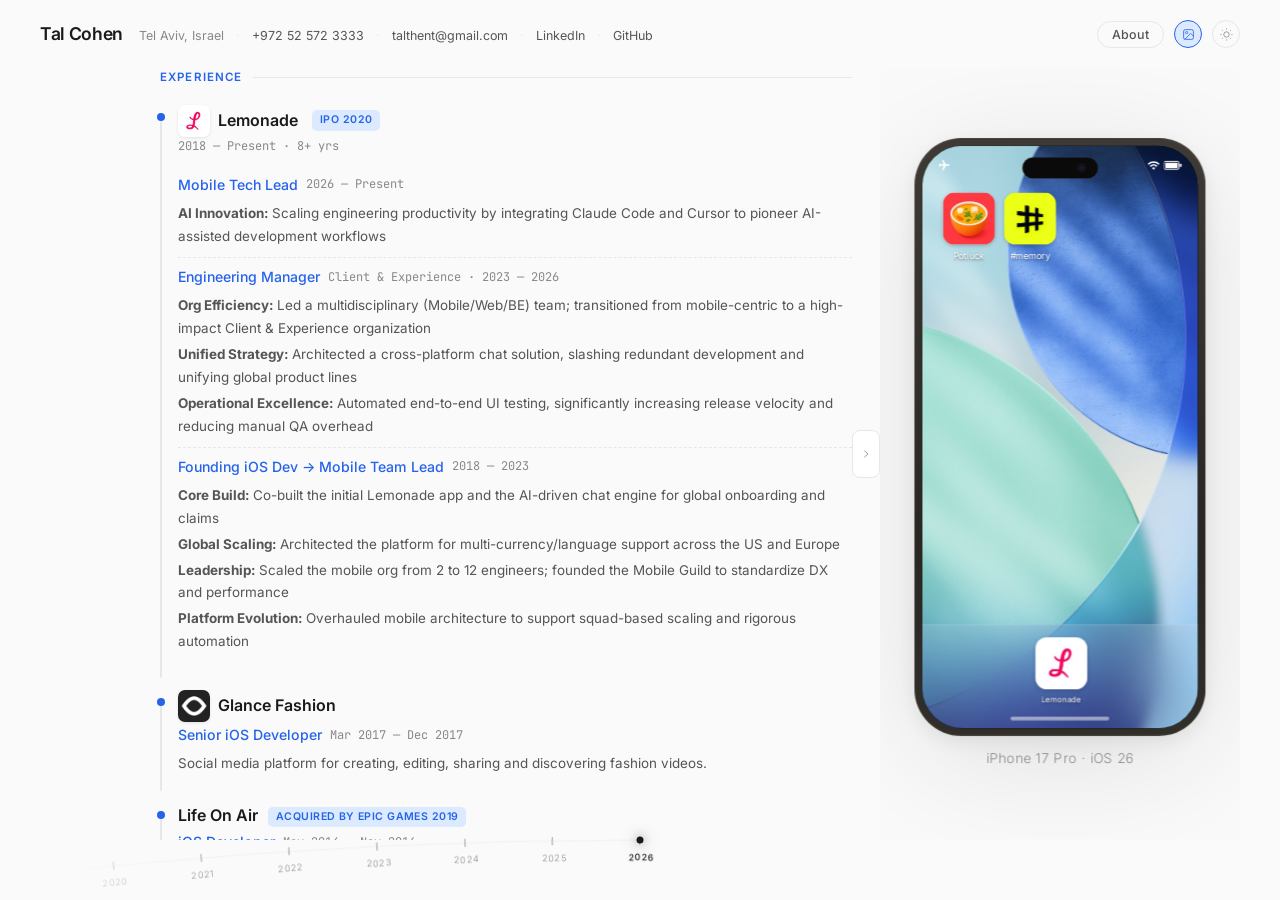
==== cv-final.html @ aab0a904 "Add cv-final and cv2 pages combining interactive device with full CV cv-final.html: Self-contained p" ====
<!DOCTYPE html>
<html lang="en" data-theme="light" style="color-scheme: light dark">
<head>
  <meta charset="UTF-8">
  <meta name="viewport" content="width=device-width, initial-scale=1.0, viewport-fit=cover">
  <title>Tal Cohen — Mobile Tech Lead</title>
  <meta name="description" content="Tal Cohen — Mobile Tech Lead at Lemonade. 12+ years of iOS development through every iPhone generation.">
  <meta name="theme-color" content="#ffffff" id="themeColorMeta">
  <link rel="icon" href="data:image/svg+xml,<svg xmlns='http://www.w3.org/2000/svg' viewBox='0 0 100 100'><text y='.9em' font-size='90'>📱</text></svg>">
  <link rel="preconnect" href="https://fonts.googleapis.com">
  <link rel="preconnect" href="https://fonts.gstatic.com" crossorigin>
  <link href="https://fonts.googleapis.com/css2?family=Inter:wght@400;500;600;700&family=JetBrains+Mono:wght@400;500&display=swap" rel="stylesheet">
  <style>
    /* ══════════════════════════════════════
       Reset & Base
       ══════════════════════════════════════ */
    *, *::before, *::after { margin: 0; padding: 0; box-sizing: border-box; }

    :root {
      --font-sans: 'Inter', -apple-system, BlinkMacSystemFont, sans-serif;
      --font-mono: 'JetBrains Mono', monospace;
      --radius: 12px;
      --transition: 0.3s ease;
      --spring: cubic-bezier(0.16, 1, 0.3, 1);
    }

    /* ── Light Theme ── */
    [data-theme="light"] {
      --bg: #fafafa;
      --bg-card: #ffffff;
      --text: #1a1a1a;
      --text-secondary: #555;
      --text-muted: #888;
      --accent: #2563eb;
      --accent-soft: #dbeafe;
      --border: #e5e7eb;
      --tag-bg: #f0f4ff;
      --tag-text: #2563eb;
      --shadow: 0 1px 3px rgba(0,0,0,0.06), 0 1px 2px rgba(0,0,0,0.04);
      --shadow-lg: 0 4px 24px rgba(0,0,0,0.08);
      --overlay-bg: rgba(250,250,250,0.72);
    }

    /* ── Dark Theme ── */
    [data-theme="dark"] {
      --bg: #0f0f0f;
      --bg-card: #1a1a1a;
      --text: #e5e5e5;
      --text-secondary: #a3a3a3;
      --text-muted: #666;
      --accent: #60a5fa;
      --accent-soft: #1e3a5f;
      --border: #2a2a2a;
      --tag-bg: #1e293b;
      --tag-text: #93c5fd;
      --shadow: 0 1px 3px rgba(0,0,0,0.3);
      --shadow-lg: 0 4px 24px rgba(0,0,0,0.4);
      --overlay-bg: rgba(15,15,15,0.72);
    }

    html {
      scroll-behavior: smooth;
      height: 100%;
    }

    body {
      font-family: var(--font-sans);
      background: var(--bg);
      color: var(--text);
      line-height: 1.6;
      transition: background var(--transition), color var(--transition);
      -webkit-font-smoothing: antialiased;
      height: 100%;
      overflow: hidden;
    }

    /* ══════════════════════════════════════
       App Layout — full viewport
       ══════════════════════════════════════ */
    .app {
      display: flex;
      flex-direction: column;
      height: 100vh;
      height: 100dvh;
      overflow: hidden;
      padding: 0 40px;
      background: transparent;
    }

    /* Entrance animation */
    .app .header, .app .main-stage, .app .timeline {
      opacity: 0;
    }
    .app.loaded .header { animation: fadeIn 1s ease forwards; }
    .app.loaded .main-stage { animation: fadeIn 1.2s ease 0.2s forwards; }
    .app.loaded .timeline { animation: fadeIn 1s ease 0.5s forwards; }
    @keyframes fadeIn { from { opacity: 0; } to { opacity: 1; } }

    /* ══════════════════════════════════════
       Header
       ══════════════════════════════════════ */
    .header {
      position: relative;
      z-index: 10;
      padding: 20px 0;
      display: flex;
      align-items: center;
      justify-content: space-between;
      flex-shrink: 0;
    }

    .header-left {
      display: flex;
      align-items: baseline;
      gap: 16px;
    }

    .header h1 {
      font-size: 1.1rem;
      font-weight: 600;
      letter-spacing: -0.02em;
      color: var(--text);
    }

    .header .contact-row {
      display: flex;
      flex-wrap: wrap;
      gap: 12px;
      font-size: 0.78rem;
      color: var(--text-muted);
    }

    .header .contact-row a {
      color: var(--text-secondary);
      text-decoration: none;
      transition: color var(--transition);
    }

    .header .contact-row a:hover { color: var(--accent); }

    .header .contact-row .sep { color: var(--border); }

    .header-actions {
      display: flex;
      align-items: center;
      gap: 10px;
    }

    /* ── Header Buttons ── */
    .header-btn {
      width: 28px;
      height: 28px;
      border-radius: 50%;
      border: 1px solid var(--border);
      background: transparent;
      cursor: pointer;
      transition: border-color var(--transition), color var(--transition), background var(--transition);
      display: flex;
      align-items: center;
      justify-content: center;
      color: var(--text-muted);
    }

    .header-btn:hover {
      border-color: var(--text-secondary);
      color: var(--text-secondary);
    }

    .header-btn.active {
      border-color: var(--accent);
      background: var(--accent-soft);
      color: var(--accent);
    }

    .about-btn {
      padding: 5px 14px;
      border-radius: 980px;
      border: 1px solid var(--border);
      background: transparent;
      color: var(--text-secondary);
      font-family: var(--font-sans);
      font-size: 0.78rem;
      font-weight: 500;
      cursor: pointer;
      transition: border-color var(--transition), color var(--transition);
    }

    .about-btn:hover {
      border-color: var(--accent);
      color: var(--accent);
    }

    /* Theme toggle icons */
    .theme-icon {
      transition: opacity 0.3s ease, transform 0.3s ease;
      position: absolute;
    }
    .theme-icon--sun { opacity: 1; transform: scale(1); }
    .theme-icon--moon { opacity: 0; transform: scale(0.6); }
    [data-theme="dark"] .theme-icon--sun { opacity: 0; transform: scale(0.6); }
    [data-theme="dark"] .theme-icon--moon { opacity: 1; transform: scale(1); }

    /* ══════════════════════════════════════
       Main Stage — CV left, device right
       ══════════════════════════════════════ */
    .main-stage {
      flex: 1;
      display: flex;
      min-height: 0;
      overflow: hidden;
      position: relative;
    }


    /* ── CV Panel (left) ── */
    .cv-panel-wrap {
      flex: 1;
      position: relative;
      min-height: 0;
    }


    .cv-panel {
      width: 100%;
      height: 100%;
      overflow-y: auto;
      overscroll-behavior: contain;
      padding: 0 0 40px 120px;
    }

    .cv-panel::-webkit-scrollbar { display: none; }
    .cv-panel { scrollbar-width: none; }

    /* ── Device Collapse Button ── */
    .device-collapse {
      width: 28px;
      height: 48px;
      border: 1px solid var(--border);
      border-radius: 8px;
      background: var(--bg-card);
      color: var(--text-muted);
      cursor: pointer;
      display: flex;
      align-items: center;
      justify-content: center;
      flex-shrink: 0;
      align-self: center;
      transition: color var(--transition), border-color var(--transition), background var(--transition);
      z-index: 3;
    }

    .device-collapse:hover {
      color: var(--text-secondary);
      border-color: var(--text-secondary);
    }

    .device-collapse svg {
      transition: transform 0.3s ease;
    }

    .device-collapsed .device-collapse svg {
      transform: rotate(180deg);
    }

    /* ── Device Panel (right) ── */
    .device-panel {
      width: 360px;
      flex-shrink: 0;
      display: flex;
      align-items: center;
      justify-content: center;
      transition: width 0.5s cubic-bezier(0.16, 1, 0.3, 1), opacity 0.3s ease;
      overflow: hidden;
    }

    .device-collapsed .device-panel {
      width: 0;
      opacity: 0;
    }

    /* ══════════════════════════════════════
       CV Content — Experience (from cv2)
       ══════════════════════════════════════ */
    .section { margin-bottom: 32px; }

    .section-title {
      font-size: 0.72rem;
      font-weight: 600;
      text-transform: uppercase;
      letter-spacing: 0.1em;
      color: var(--accent);
      margin-bottom: 18px;
      display: flex;
      align-items: center;
      gap: 10px;
    }

    .section-title::after {
      content: '';
      flex: 1;
      height: 1px;
      background: var(--border);
    }

    .exp-card {
      position: relative;
      padding-left: 18px;
      margin-bottom: 28px;
    }

    .exp-card::before {
      content: '';
      position: absolute;
      left: 0; top: 8px; bottom: -16px;
      width: 2px;
      background: var(--border);
      border-radius: 1px;
    }

    .exp-card:last-child::before { bottom: 8px; }

    .exp-card::after {
      content: '';
      position: absolute;
      left: -3px; top: 8px;
      width: 8px; height: 8px;
      border-radius: 50%;
      background: var(--accent);
    }

    .exp-company-row {
      display: flex;
      align-items: center;
      gap: 8px;
    }

    .app-icon {
      width: 32px; height: 32px;
      border-radius: 7px;
      object-fit: cover;
      flex-shrink: 0;
      box-shadow: 0 1px 3px rgba(0,0,0,0.1);
    }

    .app-icon-sm {
      width: 20px; height: 20px;
      border-radius: 5px;
      object-fit: cover;
      flex-shrink: 0;
      box-shadow: 0 1px 2px rgba(0,0,0,0.08);
      vertical-align: middle;
      margin-right: 3px;
    }

    .exp-company {
      font-size: 1rem;
      font-weight: 600;
      color: var(--text);
    }

    .exp-meta {
      display: flex;
      flex-wrap: wrap;
      gap: 8px;
      align-items: center;
      margin-top: 2px;
    }

    .exp-role {
      font-size: 0.88rem;
      font-weight: 500;
      color: var(--accent);
    }

    .exp-date {
      font-size: 0.75rem;
      color: var(--text-muted);
      font-family: var(--font-mono);
    }

    .exp-desc {
      margin-top: 6px;
      font-size: 0.84rem;
      color: var(--text-secondary);
      line-height: 1.7;
    }

    .exp-desc ul {
      list-style: none;
      margin-top: 4px;
    }

    .exp-desc ul li {
      margin-bottom: 3px;
    }

    .role-timeline { margin-top: 10px; }
    .role-item { padding: 6px 0; }
    .role-item + .role-item { border-top: 1px dashed var(--border); }

    .badge {
      display: inline-flex;
      align-items: center;
      font-size: 0.66rem;
      font-weight: 600;
      text-transform: uppercase;
      letter-spacing: 0.04em;
      padding: 2px 8px;
      border-radius: 5px;
      background: var(--accent-soft);
      color: var(--accent);
      margin-left: 6px;
      vertical-align: middle;
      transition: background var(--transition), color var(--transition);
    }

    /* Project cards */
    .project-card {
      background: var(--bg-card);
      border: 1px solid var(--border);
      border-radius: var(--radius);
      padding: 16px;
      margin-top: 10px;
      box-shadow: var(--shadow);
      transition: background var(--transition), border-color var(--transition);
    }

    .project-card h3 { font-size: 0.92rem; font-weight: 600; margin-bottom: 2px; }
    .project-card .project-sub { font-size: 0.75rem; color: var(--text-muted); font-family: var(--font-mono); margin-bottom: 6px; }
    .project-card p { font-size: 0.84rem; color: var(--text-secondary); line-height: 1.6; }
    .project-card .project-tags { margin-top: 8px; }

    .tags { display: flex; flex-wrap: wrap; gap: 5px; }
    .tag {
      font-size: 0.72rem; font-weight: 500;
      padding: 3px 9px; border-radius: 5px;
      background: var(--tag-bg); color: var(--tag-text);
      transition: background var(--transition), color var(--transition);
      white-space: nowrap;
    }

    /* ══════════════════════════════════════
       Device (from index.html)
       ══════════════════════════════════════ */
    .device {
      position: relative;
      flex-shrink: 0;
      filter: drop-shadow(0 4px 8px rgba(0,0,0,0.08)) drop-shadow(0 16px 48px rgba(0,0,0,0.1));
      cursor: pointer;
      transform-origin: center center;
    }

    .device__frame {
      position: relative;
      overflow: hidden;
      width: var(--frame-w);
      height: var(--frame-h);
      border-radius: var(--frame-r);
      transition: width 0.7s var(--spring), height 0.7s var(--spring), border-radius 0.5s var(--spring), background 0.4s ease, border-color 0.4s ease, box-shadow 0.4s ease;
    }

    .device__screen {
      position: absolute;
      overflow: hidden;
      display: flex;
      flex-direction: column;
      z-index: 1;
      top: var(--screen-top); left: var(--screen-side); right: var(--screen-side); bottom: var(--screen-bottom);
      border-radius: var(--screen-r);
      background: #000;
      transition: top 0.7s var(--spring), left 0.7s var(--spring), right 0.7s var(--spring), bottom 0.7s var(--spring), border-radius 0.5s var(--spring);
    }

    .device__wallpaper {
      position: absolute; inset: 0;
      background-size: cover; background-position: center;
      z-index: 0;
      transition: opacity 0.5s ease;
    }

    .device__statusbar {
      position: relative; z-index: 2; height: 20px;
      display: flex; align-items: flex-end; justify-content: space-between;
      padding: 0 12px; font-size: 7px; font-weight: 600; color: #fff;
      text-shadow: 0 0.5px 1px rgba(0,0,0,0.3);
    }

    .device__statusbar-left, .device__statusbar-right {
      display: flex; align-items: flex-end; gap: 3px;
    }

    .device__icons { position: relative; z-index: 1; flex: 1; }

    .device__app {
      position: absolute;
      display: flex; flex-direction: column; align-items: center; gap: 3px;
      transition: left 0.5s var(--spring), top 0.5s var(--spring), transform 0.5s var(--spring), opacity 0.5s var(--spring);
    }

    .device__app--entering { opacity: 0; transform: scale(0.3); }
    .device__app--leaving { opacity: 0; transform: scale(0.3); pointer-events: none; }

    .device__app-icon {
      width: 40px; height: 40px; border-radius: 22%; object-fit: cover;
      box-shadow: 0 1px 3px rgba(0,0,0,0.2);
    }

    .device__app-label {
      font-size: 7px; color: #fff;
      text-shadow: 0 0.5px 2px rgba(0,0,0,0.5);
      text-align: center; max-width: 44px;
      overflow: hidden; text-overflow: ellipsis; white-space: nowrap;
    }

    .device__dock {
      position: absolute; z-index: 3; bottom: 0; left: 0; right: 0; height: 80px;
      background: rgba(255,255,255,0.15);
      backdrop-filter: blur(20px); -webkit-backdrop-filter: blur(20px);
      border-top: 1px solid rgba(255,255,255,0.1);
      border-radius: 0 0 var(--screen-r) var(--screen-r);
      transition: border-radius 0.5s var(--spring);
    }

    .device__dock .device__app-icon { width: 40px; height: 40px; }
    .device__dock .device__app-label { font-size: 6px; }

    .device__home-indicator {
      position: absolute; bottom: 6px; left: 50%; transform: translateX(-50%);
      width: 36%; height: 3px; border-radius: 2px;
      background: rgba(255,255,255,0.5); z-index: 3;
      transition: opacity 0.4s ease;
    }

    .device__home-btn {
      position: absolute; bottom: 13px; left: 50%; transform: translateX(-50%);
      width: 32px; height: 32px; border-radius: 50%;
      border: 1.5px solid rgba(255,255,255,0.1);
      background: linear-gradient(180deg, #222, #1a1a1a);
      box-shadow: 0 1px 2px rgba(0,0,0,0.3), inset 0 1px 1px rgba(255,255,255,0.08);
      z-index: 5; transition: opacity 0.4s ease;
    }

    .device__home-btn::after {
      content: ''; position: absolute; top: 50%; left: 50%;
      transform: translate(-50%, -50%);
      width: 22px; height: 22px; border-radius: 4px;
      border: 1px solid rgba(255,255,255,0.08);
    }

    [data-theme="dark"] .device__home-btn {
      border-color: rgba(0,0,0,0.15);
      background: linear-gradient(180deg, #d0d0d0, #b8b8b8);
      box-shadow: 0 1px 2px rgba(0,0,0,0.1), inset 0 1px 1px rgba(255,255,255,0.5);
    }
    [data-theme="dark"] .device__home-btn::after { border-color: rgba(0,0,0,0.12); }

    .device__notch {
      position: absolute; top: var(--screen-top); left: 50%; transform: translateX(-50%);
      width: var(--notch-w); height: var(--notch-h);
      background: #0a0a0a; border-radius: 0 0 8px 8px; z-index: 5;
      transition: opacity 0.4s ease, width 0.5s var(--spring), height 0.5s var(--spring), top 0.7s var(--spring);
    }
    .device__notch::after {
      content: ''; position: absolute; top: 4px; right: 14px;
      width: 4px; height: 4px; border-radius: 50%;
      background: radial-gradient(circle, #1a1a2e 30%, #0d0d1a 70%);
      box-shadow: 0 0 0 1px rgba(40,40,60,0.5);
    }

    .device__island {
      position: absolute; top: 14px; left: 50%; transform: translateX(-50%);
      width: var(--island-w); height: var(--island-h);
      background: #0a0a0a; border-radius: 50px; z-index: 5;
      box-shadow: 0 0 0 0.5px rgba(60,60,60,0.3);
      transition: opacity 0.4s ease, width 0.5s var(--spring), height 0.5s var(--spring);
    }
    .device__island::after {
      content: ''; position: absolute; top: 50%; right: 10px; transform: translateY(-50%);
      width: 5px; height: 5px; border-radius: 50%;
      background: radial-gradient(circle, #1a1a2e 30%, #0d0d1a 70%);
      box-shadow: 0 0 0 1px rgba(40,40,60,0.4);
    }

    .device__side-btn {
      position: absolute; z-index: 6; border-radius: 2px;
      transition: background 0.3s ease;
    }
    .device__side-btn--power { right: -3px; top: 100px; height: 36px; width: 3px; border-radius: 0 2px 2px 0; background: linear-gradient(90deg, #1a1a1a, #2a2a2a, #1a1a1a); }
    .device__side-btn--vol-up { left: -3px; top: 90px; height: 24px; width: 3px; border-radius: 2px 0 0 2px; background: linear-gradient(270deg, #1a1a1a, #2a2a2a, #1a1a1a); }
    .device__side-btn--vol-down { left: -3px; top: 120px; height: 24px; width: 3px; border-radius: 2px 0 0 2px; background: linear-gradient(270deg, #1a1a1a, #2a2a2a, #1a1a1a); }
    .device__side-btn--silent { left: -3px; top: 70px; width: 3px; height: 10px; border-radius: 2px 0 0 2px; background: linear-gradient(270deg, #1a1a1a, #2a2a2a, #1a1a1a); }

    [data-theme="dark"] .device__side-btn--power { background: linear-gradient(90deg, #bbb, #d5d5d5, #bbb); }
    [data-theme="dark"] .device__side-btn--vol-up,
    [data-theme="dark"] .device__side-btn--vol-down,
    [data-theme="dark"] .device__side-btn--silent { background: linear-gradient(270deg, #bbb, #d5d5d5, #bbb); }

    /* Frame gradients */
    .device--classic .device__frame { background: linear-gradient(180deg, #2a2a2a, #1e1e1e, #181818); border: 1px solid rgba(255,255,255,0.06); }
    [data-theme="dark"] .device--classic .device__frame { background: linear-gradient(180deg, #e8e8e8, #d8d8d8, #ccc); border-color: rgba(255,255,255,0.3); }
    .device--notch .device__frame { background: linear-gradient(180deg, #2a2a2a, #1e1e1e, #181818); border: 1px solid rgba(255,255,255,0.06); }
    [data-theme="dark"] .device--notch .device__frame { background: linear-gradient(180deg, #e0e0e0, #d0d0d0, #c4c4c4); border-color: rgba(255,255,255,0.3); }
    .device--flat .device__frame { background: linear-gradient(180deg, #262626, #1a1a1a, #141414); border: 1px solid rgba(255,255,255,0.04); }
    [data-theme="dark"] .device--flat .device__frame { background: linear-gradient(180deg, #ddd, #ccc, #c0c0c0); border-color: rgba(255,255,255,0.3); }
    .device--island .device__frame { background: linear-gradient(180deg, #262626, #1a1a1a, #141414); border: 1px solid rgba(255,255,255,0.04); }
    [data-theme="dark"] .device--island .device__frame { background: linear-gradient(180deg, #ddd, #ccc, #c0c0c0); border-color: rgba(255,255,255,0.3); }

    .device--steel .device__frame { background: linear-gradient(160deg, #3a3a3a, #222, #444, #1a1a1a, #333, #252525, #3a3a3a) !important; }
    [data-theme="dark"] .device--steel .device__frame { background: linear-gradient(160deg, #eee, #d8d8d8, #f4f4f4, #ccc, #e0e0e0, #d0d0d0, #e8e8e8) !important; }
    .device--titanium .device__frame { background: linear-gradient(180deg, #3e3a36, #34302c, #2a2622, #322e2a) !important; }
    [data-theme="dark"] .device--titanium .device__frame { background: linear-gradient(180deg, #d2cdc6, #c4bfb7, #b8b3ab, #c0bbb3) !important; }

    .device__caption {
      text-align: center; margin-top: 10px;
      font-size: 0.65rem; font-weight: 300; letter-spacing: 0.03em;
      color: var(--text-muted); transition: color var(--transition);
    }

    /* ══════════════════════════════════════
       Timeline (from index.html)
       ══════════════════════════════════════ */
    .timeline {
      position: relative; flex-shrink: 0; height: 100px;
      margin-top: -40px;
      cursor: pointer; user-select: none; -webkit-user-select: none;
      overflow: hidden;
      -webkit-mask-image: linear-gradient(to right, transparent 0%, black 15%, black 85%, transparent 100%);
      mask-image: linear-gradient(to right, transparent 0%, black 15%, black 85%, transparent 100%);
    }


    .timeline__inner {
      position: absolute; top: 0; left: 0; right: 0; bottom: 0;
      transform-origin: 0 0;
      transition: transform 0.8s cubic-bezier(0.16, 1, 0.3, 1);
      will-change: transform;
    }

    .timeline__svg {
      position: absolute; bottom: 10px; left: 40px; right: 40px;
      width: calc(100% - 80px); height: 70px; overflow: visible;
    }

    .timeline__arc { fill: none; stroke: var(--border); stroke-width: 0.5; transition: stroke var(--transition); }

    .timeline__tick-el {
      position: absolute; height: 1px; background: var(--border); opacity: 0.5; pointer-events: none;
    }
    .timeline__tick-el--major { height: 1px; background: var(--text-muted); opacity: 0.8; }

    .timeline__label-el {
      position: absolute; transform: translateX(-50%);
      font-family: var(--font-sans); font-size: 9px; font-weight: 300; letter-spacing: 0.04em;
      color: var(--text-muted); cursor: pointer;
      transition: color 0.6s cubic-bezier(0.16, 1, 0.3, 1), font-weight 0.6s cubic-bezier(0.16, 1, 0.3, 1);
      white-space: nowrap;
    }
    .timeline__label-el--active { color: var(--text); font-weight: 500; }

    .timeline__dot {
      position: absolute; z-index: 10; border-radius: 50%;
      width: 7px; height: 7px; transform: translate(-50%, -50%);
      background: var(--text);
      box-shadow: 0 0 6px 2px rgba(128,128,128,0.2), 0 0 14px 4px rgba(128,128,128,0.2);
      cursor: grab; pointer-events: auto;
      transition: background var(--transition), box-shadow var(--transition);
    }
    .timeline__dot:active { cursor: grabbing; }

    /* ══════════════════════════════════════
       Footer
       ══════════════════════════════════════ */
    .footer {
      text-align: center;
      padding: 32px 0 24px;
      font-size: 0.68rem;
      font-weight: 400;
      letter-spacing: 0.15em;
      text-transform: uppercase;
      color: var(--text-muted);
    }

    /* ══════════════════════════════════════
       About Overlay
       ══════════════════════════════════════ */
    .about-overlay {
      position: fixed; inset: 0; z-index: 100;
      background: var(--overlay-bg);
      backdrop-filter: blur(40px) saturate(180%);
      -webkit-backdrop-filter: blur(40px) saturate(180%);
      display: flex; align-items: center; justify-content: center;
      opacity: 0; pointer-events: none;
      transition: opacity 0.4s ease;
    }
    .about-overlay.visible { opacity: 1; pointer-events: all; }

    .about-content {
      max-width: 520px; width: 90%; max-height: 80vh;
      overflow-y: auto; overscroll-behavior: contain; padding: 48px;
    }

    .about-close {
      position: absolute; top: 28px; right: 28px;
      width: 32px; height: 32px; border-radius: 50%;
      border: 1px solid var(--border); background: transparent;
      color: var(--text-secondary); font-size: 1rem; cursor: pointer;
      display: flex; align-items: center; justify-content: center;
      transition: border-color var(--transition), color var(--transition);
    }
    .about-close:hover { border-color: var(--text-secondary); color: var(--text); }

    .about-section { margin-bottom: 32px; }

    .about-section-title {
      font-size: 0.65rem; font-weight: 500; text-transform: uppercase;
      letter-spacing: 0.12em; color: var(--text-muted); margin-bottom: 16px;
    }

    .about-text {
      font-size: 0.9rem; color: var(--text-secondary); line-height: 1.7; font-weight: 300;
    }
    .about-text p + p { margin-top: 12px; }

    .about-skills-category { margin-bottom: 12px; }
    .about-skills-label { font-size: 0.72rem; font-weight: 500; color: var(--text-muted); margin-bottom: 6px; }

    .about-interests { list-style: none; }
    .about-interests li {
      font-size: 0.88rem; color: var(--text-secondary); font-weight: 300;
      padding: 4px 0; display: flex; align-items: center; gap: 8px;
    }

    .about-contact a {
      color: var(--text); text-decoration: none; font-size: 0.88rem; font-weight: 400;
      transition: color var(--transition);
    }
    .about-contact a:hover { color: var(--text-secondary); }
    .about-contact p { font-size: 0.88rem; color: var(--text-secondary); font-weight: 300; margin-bottom: 4px; }

    /* ══════════════════════════════════════
       Print & Mobile
       ══════════════════════════════════════ */
    @media print {
      .header-actions, .about-overlay, .device-panel, .timeline, .footer { display: none; }
      body { background: #fff; color: #000; overflow: visible; height: auto; }
      .app { height: auto; overflow: visible; }
      .main-stage { overflow: visible; }
      .cv-panel { overflow: visible; }
    }

    @media (max-width: 900px) {
      .device-panel { display: none; }
      .header-left { flex-direction: column; gap: 4px; }
    }

    @media (max-width: 600px) {
      .app { padding: 0 16px; }
      .cv-panel { padding-left: 0; }
      .header .contact-row { font-size: 0.7rem; gap: 8px; }
      .timeline { height: 56px; }
    }

    /* Touch & select */
    button, a, .timeline, .device { touch-action: manipulation; }
    .main-stage, .timeline { user-select: none; -webkit-user-select: none; }

    @media (prefers-reduced-motion: reduce) {
      *, *::before, *::after {
        animation-duration: 0.01ms !important;
        transition-duration: 0.01ms !important;
      }
    }
  </style>
</head>
<body>

  <div class="app">

    <!-- Header -->
    <header class="header">
      <div class="header-left">
        <h1>Tal Cohen</h1>
        <div class="contact-row">
          <span>Tel Aviv, Israel</span>
          <span class="sep">·</span>
          <a href="tel:+972525723333">+972 52 572 3333</a>
          <span class="sep">·</span>
          <a href="mailto:talthent@gmail.com">talthent@gmail.com</a>
          <span class="sep">·</span>
          <a href="https://www.linkedin.com/in/tal-cohen-ios/" target="_blank" rel="noopener">LinkedIn</a>
          <span class="sep">·</span>
          <a href="https://github.com/talthent" target="_blank" rel="noopener">GitHub</a>
        </div>
      </div>
      <div class="header-actions">
        <button class="about-btn" id="aboutBtn">About</button>
        <button class="header-btn" id="wallpaperToggle" aria-label="Toggle wallpaper">
          <svg width="13" height="13" viewBox="0 0 24 24" fill="none" stroke="currentColor" stroke-width="1.5"><rect x="3" y="3" width="18" height="18" rx="3"/><circle cx="8.5" cy="8.5" r="2"/><path d="M21 15l-5-5L5 21"/></svg>
        </button>
        <button class="header-btn" id="themeToggle" aria-label="Toggle theme">
          <svg class="theme-icon theme-icon--sun" width="13" height="13" viewBox="0 0 24 24" fill="none" stroke="currentColor" stroke-width="1.5"><circle cx="12" cy="12" r="5"/><path d="M12 1v2M12 21v2M4.22 4.22l1.42 1.42M18.36 18.36l1.42 1.42M1 12h2M21 12h2M4.22 19.78l1.42-1.42M18.36 5.64l1.42-1.42"/></svg>
          <svg class="theme-icon theme-icon--moon" width="13" height="13" viewBox="0 0 24 24" fill="none" stroke="currentColor" stroke-width="1.5"><path d="M21 12.79A9 9 0 1111.21 3 7 7 0 0021 12.79z"/></svg>
        </button>
      </div>
    </header>

    <!-- Main Stage -->
    <div class="main-stage">

      <!-- CV Panel (left, scrollable) -->
      <div class="cv-panel-wrap">
      <div class="cv-panel" id="cvPanel">

        <!-- Experience -->
        <section class="section">
          <h2 class="section-title">Experience</h2>

          <!-- Lemonade -->
          <div class="exp-card" data-year-index="12">
            <div class="exp-company-row">
              <img src="assets/lemonade.jpg" alt="Lemonade" class="app-icon">
              <div class="exp-company">Lemonade</div>
              <span class="badge">IPO 2020</span>
            </div>
            <div class="exp-date">2018 — Present · 8+ yrs</div>

            <div class="role-timeline">
              <div class="role-item" data-year-index="12">
                <div class="exp-meta">
                  <span class="exp-role">Mobile Tech Lead</span>
                  <span class="exp-date">2026 — Present</span>
                </div>
                <div class="exp-desc">
                  <ul>
                    <li><strong>AI Innovation:</strong> Scaling engineering productivity by integrating Claude Code and Cursor to pioneer AI-assisted development workflows</li>
                  </ul>
                </div>
              </div>

              <div class="role-item" data-year-index="9">
                <div class="exp-meta">
                  <span class="exp-role">Engineering Manager</span>
                  <span class="exp-date">Client & Experience · 2023 — 2026</span>
                </div>
                <div class="exp-desc">
                  <ul>
                    <li><strong>Org Efficiency:</strong> Led a multidisciplinary (Mobile/Web/BE) team; transitioned from mobile-centric to a high-impact Client & Experience organization</li>
                    <li><strong>Unified Strategy:</strong> Architected a cross-platform chat solution, slashing redundant development and unifying global product lines</li>
                    <li><strong>Operational Excellence:</strong> Automated end-to-end UI testing, significantly increasing release velocity and reducing manual QA overhead</li>
                  </ul>
                </div>
              </div>

              <div class="role-item" data-year-index="4">
                <div class="exp-meta">
                  <span class="exp-role">Founding iOS Dev → Mobile Team Lead</span>
                  <span class="exp-date">2018 — 2023</span>
                </div>
                <div class="exp-desc">
                  <ul>
                    <li><strong>Core Build:</strong> Co-built the initial Lemonade app and the AI-driven chat engine for global onboarding and claims</li>
                    <li><strong>Global Scaling:</strong> Architected the platform for multi-currency/language support across the US and Europe</li>
                    <li><strong>Leadership:</strong> Scaled the mobile org from 2 to 12 engineers; founded the Mobile Guild to standardize DX and performance</li>
                    <li><strong>Platform Evolution:</strong> Overhauled mobile architecture to support squad-based scaling and rigorous automation</li>
                  </ul>
                </div>
              </div>
            </div>
          </div>

          <!-- Glance -->
          <div class="exp-card" data-year-index="3">
            <div class="exp-company-row">
              <img src="assets/glance.png" alt="Glance Fashion" class="app-icon">
              <div class="exp-company">Glance Fashion</div>
            </div>
            <div class="exp-meta">
              <span class="exp-role">Senior iOS Developer</span>
              <span class="exp-date">Mar 2017 — Dec 2017</span>
            </div>
            <div class="exp-desc">
              <p>Social media platform for creating, editing, sharing and discovering fashion videos.</p>
            </div>
          </div>

          <!-- Life On Air -->
          <div class="exp-card" data-year-index="0">
            <div class="exp-company">Life On Air <span class="badge">Acquired by Epic Games 2019</span></div>
            <div class="exp-meta">
              <span class="exp-role">iOS Developer</span>
              <span class="exp-date">May 2014 — Nov 2016</span>
            </div>
            <div class="exp-desc">
              <p>Part of a small, high-caliber team building social apps around live video.</p>
              <ul>
                <li><img src="assets/houseparty.png" alt="Houseparty" class="app-icon-sm"><strong>Houseparty</strong> — Built the entire app from scratch. End-to-end architecture and product design. Integrated real-time messaging and WebRTC live video. Reached #2 on the overall App Store chart</li>
                <li><img src="assets/meerkat.png" alt="Meerkat" class="app-icon-sm"><strong>Meerkat</strong> — Live broadcast app on Twitter's social graph that gained massive traction</li>
                <li><img src="assets/yevvo.png" alt="Yevvo" class="app-icon-sm"><strong>Yevvo</strong> — Joined mid-project and rewrote major portions of the codebase</li>
              </ul>
            </div>
          </div>
        </section>

        <!-- Side Projects -->
        <section class="section">
          <h2 class="section-title">Side Projects</h2>

          <div class="project-card" style="margin-bottom: 12px;">
            <div class="exp-company-row" style="margin-bottom: 4px;">
              <img src="assets/memory.png" alt="#memory" class="app-icon">
              <h3>#memory</h3>
            </div>
            <div class="project-sub">Dec 2016 — Mar 2017</div>
            <p>Helped build a brain extension note-taking app for macOS and iOS. Built the macOS app and performed code review for the iOS app.</p>
            <div class="tags project-tags">
              <span class="tag">macOS</span>
              <span class="tag">iOS</span>
              <span class="tag">Cocoa</span>
            </div>
          </div>

          <div class="project-card">
            <div class="exp-company-row" style="margin-bottom: 4px;">
              <img src="assets/potluck.jpg" alt="Potluck Recipes" class="app-icon">
              <h3>Potluck Recipes</h3>
            </div>
            <div class="project-sub">Co-Founded with my wife · Oct 2019 — Present</div>
            <p>A cookbook app to keep and share favorite family recipes. Started as a React Native project, migrated to native Swift, and later completely rewritten in VueJS + Ionic for full cross-platform support.</p>
            <div class="tags project-tags">
              <span class="tag">VueJS</span>
              <span class="tag">Ionic</span>
              <span class="tag">Swift</span>
              <span class="tag">React Native</span>
              <span class="tag">Cross-Platform</span>
            </div>
          </div>
        </section>

        <div class="footer">Vibecoded with &hearts;</div>

      </div>
      </div>

      <!-- Device (right) -->
      <button class="device-collapse" id="deviceCollapse" aria-label="Toggle device">
        <svg width="14" height="14" viewBox="0 0 24 24" fill="none" stroke="currentColor" stroke-width="1.5"><path d="M9 18l6-6-6-6"/></svg>
      </button>
      <div class="device-panel" id="devicePanel"></div>

    </div>

    <!-- Timeline -->
    <div class="timeline" id="timeline"></div>

  </div>

  <!-- About Overlay -->
  <div class="about-overlay" id="aboutOverlay" role="dialog" aria-modal="true" aria-label="About" aria-hidden="true">
    <button class="about-close" id="aboutClose" aria-label="Close">&times;</button>
    <div class="about-content" id="aboutContent"></div>
  </div>

  <!-- Scripts (inline, self-contained) -->
  <script>
    // ── Data ──
    const CAREER_DATA = [
      { year: 2014, device: { model: 'iPhone 6', era: 'classic', ios: 8 }, company: 'Life On Air', role: 'iOS Developer', apps: [{ name: 'Yevvo', icon: 'assets/yevvo.png', dock: true }, { name: 'Meerkat', icon: 'assets/meerkat.png', dock: true }], highlights: [], wallpaper: 'assets/wallpapers/ios8.png' },
      { year: 2015, device: { model: 'iPhone 6s', era: 'classic', ios: 9 }, company: 'Life On Air', role: 'iOS Developer', apps: [{ name: 'Meerkat', icon: 'assets/meerkat.png', dock: true }, { name: 'Houseparty', icon: 'assets/houseparty.png', dock: true }], highlights: [], wallpaper: 'assets/wallpapers/ios9.png' },
      { year: 2016, device: { model: 'iPhone 7', era: 'classic', ios: 10 }, company: 'Life On Air', role: 'iOS Developer', apps: [{ name: 'Houseparty', icon: 'assets/houseparty.png', dock: true }], highlights: [], wallpaper: 'assets/wallpapers/ios10.jpeg' },
      { year: 2017, device: { model: 'iPhone X', era: 'notch', ios: 11 }, company: 'Glance Fashion', role: 'Senior iOS Developer', apps: [{ name: 'Glance', icon: 'assets/glance.png', dock: true }], highlights: [], wallpaper: 'assets/wallpapers/ios11.jpeg' },
      { year: 2018, device: { model: 'iPhone XS', era: 'notch', ios: 12 }, company: 'Lemonade', role: 'Senior iOS Developer', apps: [{ name: 'Lemonade', icon: 'assets/lemonade.jpg', dock: true }], highlights: [], wallpaper: 'assets/wallpapers/ios12.jpeg' },
      { year: 2019, device: { model: 'iPhone 11 Pro', era: 'notch', ios: 13, material: 'steel' }, company: 'Lemonade', role: 'Senior iOS Developer', apps: [{ name: 'Lemonade', icon: 'assets/lemonade.jpg', dock: true }, { name: 'Potluck', icon: 'assets/potluck.jpg' }], highlights: [], wallpaper: 'assets/wallpapers/ios13.png' },
      { year: 2020, device: { model: 'iPhone 12 Pro', era: 'flat', ios: 14, material: 'steel' }, company: 'Lemonade', role: 'Senior iOS Developer', apps: [{ name: 'Lemonade', icon: 'assets/lemonade.jpg', dock: true }, { name: 'Potluck', icon: 'assets/potluck.jpg' }], highlights: [], wallpaper: 'assets/wallpapers/ios14.jpg' },
      { year: 2021, device: { model: 'iPhone 13 Pro', era: 'flat', ios: 15, material: 'steel' }, company: 'Lemonade', role: 'Lead iOS Developer', apps: [{ name: 'Lemonade', icon: 'assets/lemonade.jpg', dock: true }, { name: 'Potluck', icon: 'assets/potluck.jpg' }], highlights: [], wallpaper: 'assets/wallpapers/ios15.jpg' },
      { year: 2022, device: { model: 'iPhone 14 Pro', era: 'island', ios: 16, material: 'steel' }, company: 'Lemonade', role: 'Mobile Platform Team Lead', apps: [{ name: 'Lemonade', icon: 'assets/lemonade.jpg', dock: true }, { name: 'Potluck', icon: 'assets/potluck.jpg' }], highlights: [], wallpaper: 'assets/wallpapers/ios16.jpg' },
      { year: 2023, device: { model: 'iPhone 15 Pro', era: 'island', ios: 17, material: 'titanium' }, company: 'Lemonade', role: 'Engineering Manager', apps: [{ name: 'Lemonade', icon: 'assets/lemonade.jpg', dock: true }, { name: 'Potluck', icon: 'assets/potluck.jpg' }], highlights: [], wallpaper: 'assets/wallpapers/ios17.jpg' },
      { year: 2024, device: { model: 'iPhone 16 Pro', era: 'island', ios: 18, material: 'titanium' }, company: 'Lemonade', role: 'Engineering Manager', apps: [{ name: 'Lemonade', icon: 'assets/lemonade.jpg', dock: true }, { name: 'Potluck', icon: 'assets/potluck.jpg' }, { name: '#memory', icon: 'assets/memory.png' }], highlights: [], wallpaper: 'assets/wallpapers/ios18.png' },
      { year: 2025, device: { model: 'iPhone 17 Pro', era: 'island', ios: 26, material: 'titanium' }, company: 'Lemonade', role: 'Engineering Manager', apps: [{ name: 'Lemonade', icon: 'assets/lemonade.jpg', dock: true }, { name: 'Potluck', icon: 'assets/potluck.jpg' }, { name: '#memory', icon: 'assets/memory.png' }], highlights: [], wallpaper: 'assets/wallpapers/ios26.jpg' },
      { year: 2026, device: { model: 'iPhone 17 Pro', era: 'island', ios: 26, material: 'titanium' }, company: 'Lemonade', role: 'Mobile Tech Lead', apps: [{ name: 'Lemonade', icon: 'assets/lemonade.jpg', dock: true }, { name: 'Potluck', icon: 'assets/potluck.jpg' }, { name: '#memory', icon: 'assets/memory.png' }], highlights: [], wallpaper: 'assets/wallpapers/ios26.jpg' }
    ];

    const ABOUT_DATA = {
      intro: 'I love working on products that obsess over tiny details — really thinking about what the user feels at every interaction.',
      personal: 'Outside of work I\'m a pianist who performs every once in a while, a swimmer, working on my silversmith skills, and a foodie when time allows. Married to Shani, father of two.',
      skills: {
        'Frameworks & Architecture': ['SwiftUI', 'TCA', 'Combine', 'UIKit', 'Swift Concurrency', 'SPM Modular Arch', 'Ionic Capacitor'],
        'Testing': ['XCTest', 'Snapshot Testing', 'UI Testing', 'OCR-based WebView Testing'],
        'Tools & CI/CD': ['Fastlane', 'GitHub Actions', 'Xcode Cloud', 'Custom CI Scripts'],
        'AI-Assisted Development': ['Claude Code', 'Cursor', 'MCP Integrations']
      },
      personal_interests: [
        { icon: '\u{1F3B9}', label: 'Pianist & performer' },
        { icon: '\u{1F3CA}', label: 'Swimming' },
        { icon: '\u{1F528}', label: 'Silversmithing' },
        { icon: '\u{1F37D}', label: 'Foodie' },
        { icon: '\u{1F3B5}', label: 'Military band commander' }
      ],
      contact: {
        location: 'Tel Aviv, Israel',
        phone: '+972 52 572 3333',
        email: 'talthent@gmail.com',
        linkedin: 'https://www.linkedin.com/in/tal-cohen-ios/',
        github: 'https://github.com/talthent'
      }
    };

    const WALLPAPER_GRADIENTS = {
      8:  'linear-gradient(135deg, #1a2a6c, #b21f1f, #fdbb2d)',
      9:  'linear-gradient(135deg, #667db6, #0082c8, #667db6)',
      10: 'linear-gradient(135deg, #2c3e50, #3498db)',
      11: 'linear-gradient(135deg, #0f9b8e, #24c6dc, #514a9d)',
      12: 'linear-gradient(135deg, #ff6e7f, #bfe9ff)',
      13: 'linear-gradient(135deg, #0a0a2e, #1a1a4e, #2d1b69)',
      14: 'linear-gradient(135deg, #a8edea, #fed6e3)',
      15: 'linear-gradient(135deg, #c9d6ff, #e2e2e2)',
      16: 'linear-gradient(135deg, #f12711, #f5af19)',
      17: 'linear-gradient(135deg, #fceabb, #f8b500)',
      18: 'linear-gradient(135deg, #4158d0, #c850c0, #ffcc70)',
      26: 'linear-gradient(135deg, #a18cd1, #fbc2eb)'
    };
  </script>

  <script>
    // ── State ──
    const State = (() => {
      const yearCount = CAREER_DATA.length;
      const yearStart = CAREER_DATA[0].year;
      const yearEnd = CAREER_DATA[yearCount - 1].year;
      let currentIndex = yearCount - 1;
      const listeners = [];

      function subscribe(fn) { listeners.push(fn); }
      function notify() { listeners.forEach(fn => fn(currentIndex)); }

      function goTo(index) {
        if (index < 0 || index >= yearCount) return;
        currentIndex = index;
        notify();
      }

      function prev() { goTo(currentIndex - 1); }
      function next() { goTo(currentIndex + 1); }
      function getIndex() { return currentIndex; }
      function getData(index) { return CAREER_DATA[index != null ? index : currentIndex]; }

      return { subscribe, goTo, prev, next, getIndex, getData, yearCount, yearStart, yearEnd };
    })();
  </script>

  <script>
    // ── Device ──
    const Device = (() => {
      const ERA_SPECS = {
        classic: { frameW: 210, frameH: 420, frameR: 42, screenTop: 70, screenSide: 12, screenBottom: 70, screenR: 3,  notchW: 0,  notchH: 0,  islandW: 0,  islandH: 0  },
        notch:   { frameW: 224, frameH: 460, frameR: 38, screenTop: 8,  screenSide: 8,  screenBottom: 8,  screenR: 30, notchW: 38, notchH: 16, islandW: 0,  islandH: 0  },
        flat:    { frameW: 224, frameH: 460, frameR: 36, screenTop: 5,  screenSide: 5,  screenBottom: 5,  screenR: 31, notchW: 30, notchH: 14, islandW: 0,  islandH: 0  },
        island:  { frameW: 224, frameH: 460, frameR: 36, screenTop: 5,  screenSide: 5,  screenBottom: 5,  screenR: 31, notchW: 0,  notchH: 0,  islandW: 26, islandH: 16 },
      };

      const DOCK_HEIGHT = 80;
      const PLAIN_GRADIENT = 'linear-gradient(145deg, #2d2926, #3d3835, #4a4440)';

      let deviceEl, frameEl, screenEl, captionEl;
      let homeBtnEl, notchEl, islandEl, homeIndicatorEl;
      let wpFrontEl, wpBackEl;
      let dockEl, iconsGridEl;
      let wpIsFrontA = true, wallpapersOn = true, firstWallpaper = true;
      const currentDockApps = new Map();
      const currentGridApps = new Map();

      function init(container) {
        preloadIcons();
        buildDOM(container);
        State.subscribe(() => update());
      }

      function preloadIcons() {
        const seen = new Set();
        CAREER_DATA.forEach(d => d.apps.forEach(app => {
          if (!seen.has(app.icon)) { seen.add(app.icon); new Image().src = app.icon; }
        }));
      }

      function buildDOM(container) {
        deviceEl = document.createElement('div');
        deviceEl.className = 'device';
        frameEl = document.createElement('div');
        frameEl.className = 'device__frame';

        homeBtnEl = c(frameEl, 'div', 'device__home-btn');
        notchEl = c(frameEl, 'div', 'device__notch');
        islandEl = c(frameEl, 'div', 'device__island');

        screenEl = c(frameEl, 'div', 'device__screen');
        wpFrontEl = c(screenEl, 'div', 'device__wallpaper');
        wpBackEl = c(screenEl, 'div', 'device__wallpaper');
        wpBackEl.style.opacity = '0';

        const statusbar = c(screenEl, 'div', 'device__statusbar');
        statusbar.innerHTML = `
          <span class="device__statusbar-left"><svg width="10" height="10" viewBox="0 0 24 24" fill="white"><g transform="translate(12,12) rotate(90) translate(-12,-12)"><path d="M21 16v-2l-8-5V3.5A1.5 1.5 0 0011.5 2 1.5 1.5 0 0010 3.5V9l-8 5v2l8-2.5V19l-2 1.5V22l3.5-1 3.5 1v-1.5L13 19v-5.5l8 2.5z"/></g></svg></span>
          <span class="device__statusbar-right"><svg width="10" height="10" viewBox="0 0 24 24" fill="white"><path d="M1 9l2 2c4.97-4.97 13.03-4.97 18 0l2-2C16.93 2.93 7.08 2.93 1 9zm8 8l3 3 3-3a4.237 4.237 0 00-6 0zm-4-4l2 2a7.074 7.074 0 0110 0l2-2C15.14 9.14 8.87 9.14 5 13z"/></svg><svg width="14" height="10" viewBox="0 0 28 14" fill="white"><rect x="0" y="1" width="23" height="12" rx="2" ry="2" fill="none" stroke="white" stroke-width="1.5"/><rect x="2" y="3" width="19" height="8" rx="1" ry="1"/><rect x="24.5" y="4.5" width="2.5" height="5" rx="1" ry="1"/></svg></span>`;

        iconsGridEl = c(screenEl, 'div', 'device__icons');
        dockEl = c(screenEl, 'div', 'device__dock');
        homeIndicatorEl = c(screenEl, 'div', 'device__home-indicator');
        frameEl.appendChild(screenEl);

        ['power', 'vol-up', 'vol-down', 'silent'].forEach(btn =>
          c(frameEl, 'div', `device__side-btn device__side-btn--${btn}`)
        );

        deviceEl.appendChild(frameEl);
        captionEl = c(deviceEl, 'div', 'device__caption');
        container.appendChild(deviceEl);
      }

      function c(parent, tag, cls) {
        const el = document.createElement(tag);
        el.className = cls;
        parent.appendChild(el);
        return el;
      }

      function update() {
        const data = State.getData();
        const spec = ERA_SPECS[data.device.era];
        const era = data.device.era;
        setVars(spec);
        deviceEl.className = `device device--${era}${data.device.material ? ` device--${data.device.material}` : ''}`;
        homeBtnEl.style.opacity = era === 'classic' ? '1' : '0';
        notchEl.style.opacity = (era === 'notch' || era === 'flat') ? '1' : '0';
        islandEl.style.opacity = era === 'island' ? '1' : '0';
        homeIndicatorEl.style.opacity = era !== 'classic' ? '1' : '0';
        captionEl.textContent = `${data.device.model} \u00b7 iOS ${data.device.ios}`;
        crossfadeWallpaper(data);
        diffApps(dockEl, currentDockApps, data.apps.filter(a => a.dock), calcDockPositions, spec);
        diffApps(iconsGridEl, currentGridApps, data.apps.filter(a => !a.dock), calcGridPositions, spec);
      }

      function setVars(spec) {
        const s = deviceEl.style;
        s.setProperty('--frame-w', spec.frameW + 'px');
        s.setProperty('--frame-h', spec.frameH + 'px');
        s.setProperty('--frame-r', spec.frameR + 'px');
        s.setProperty('--screen-top', spec.screenTop + 'px');
        s.setProperty('--screen-side', spec.screenSide + 'px');
        s.setProperty('--screen-bottom', spec.screenBottom + 'px');
        s.setProperty('--screen-r', spec.screenR + 'px');
        s.setProperty('--notch-w', spec.notchW + '%');
        s.setProperty('--notch-h', spec.notchH + 'px');
        s.setProperty('--island-w', spec.islandW + '%');
        s.setProperty('--island-h', spec.islandH + 'px');
      }

      function crossfadeWallpaper(data) {
        const bgImage = wallpapersOn ? (WALLPAPER_GRADIENTS[data.device.ios] || WALLPAPER_GRADIENTS[26]) : PLAIN_GRADIENT;
        if (firstWallpaper) {
          firstWallpaper = false;
          wpFrontEl.style.backgroundImage = bgImage;
          wpFrontEl.style.opacity = '1';
          if (wallpapersOn && data.wallpaper) {
            const img = new Image();
            img.onload = () => { wpFrontEl.style.backgroundImage = `url(${data.wallpaper})`; };
            img.src = data.wallpaper;
          }
          return;
        }
        const back = wpIsFrontA ? wpBackEl : wpFrontEl;
        const front = wpIsFrontA ? wpFrontEl : wpBackEl;
        back.style.transition = 'none';
        back.style.opacity = '1';
        back.style.backgroundImage = bgImage;
        back.style.zIndex = '0';
        front.style.zIndex = '1';
        if (wallpapersOn && data.wallpaper) {
          const img = new Image();
          img.onload = () => { back.style.backgroundImage = `url(${data.wallpaper})`; };
          img.src = data.wallpaper;
        }
        requestAnimationFrame(() => { front.style.transition = 'opacity 0.5s ease'; front.style.opacity = '0'; });
        wpIsFrontA = !wpIsFrontA;
      }

      function setWallpapers(on) { wallpapersOn = on; update(); }

      function calcGridPositions(count, _c, spec) {
        const cols = 4, iconSize = 40, itemH = iconSize + 15;
        const containerW = spec.frameW - 2 * spec.screenSide;
        const padX = 16, padY = 16;
        const gapX = (containerW - padX * 2 - cols * iconSize) / (cols - 1);
        return Array.from({ length: count }, (_, i) => ({ left: padX + (i % cols) * (iconSize + gapX), top: padY + Math.floor(i / cols) * (itemH + 14) }));
      }

      function calcDockPositions(count, _c, spec) {
        const iconSize = 40, itemH = iconSize + 14, gap = 16;
        const containerW = spec.frameW - 2 * spec.screenSide;
        const totalW = count * iconSize + (count - 1) * gap;
        const startX = (containerW - totalW) / 2;
        return Array.from({ length: count }, (_, i) => ({ left: startX + i * (iconSize + gap), top: (DOCK_HEIGHT - itemH) / 2 - 4 }));
      }

      function diffApps(container, currentMap, newApps, calcFn, spec) {
        const newKeys = new Set(newApps.map(a => a.name));
        for (const [name, el] of currentMap) {
          if (!newKeys.has(name)) { el.classList.add('device__app--leaving'); el.addEventListener('transitionend', () => el.remove(), { once: true }); currentMap.delete(name); }
        }
        const positions = calcFn(newApps.length, container, spec);
        newApps.forEach((app, i) => {
          const pos = positions[i];
          if (!currentMap.has(app.name)) {
            const appEl = createAppEl(app);
            appEl.style.left = pos.left + 'px'; appEl.style.top = pos.top + 'px';
            appEl.classList.add('device__app--entering');
            container.appendChild(appEl);
            requestAnimationFrame(() => requestAnimationFrame(() => appEl.classList.remove('device__app--entering')));
            currentMap.set(app.name, appEl);
          } else {
            const el = currentMap.get(app.name);
            el.style.left = pos.left + 'px'; el.style.top = pos.top + 'px';
          }
        });
      }

      function createAppEl(app) {
        const el = document.createElement('div');
        el.className = 'device__app';
        const icon = document.createElement('img');
        icon.className = 'device__app-icon'; icon.src = app.icon; icon.alt = app.name; icon.width = 40; icon.height = 40;
        el.appendChild(icon);
        const label = document.createElement('span');
        label.className = 'device__app-label'; label.textContent = app.name;
        el.appendChild(label);
        return el;
      }

      return { init, setWallpapers };
    })();
  </script>

  <script>
    // ── Timeline ──
    const Timeline = (() => {
      let svgEl, arcPath, container, inner, indicatorEl;
      let labelEls = [], tickEls = [], yearPoints = [];
      let isDragging = false, totalLength = 0;
      const YEAR_START = State.yearStart, YEAR_END = State.yearEnd, YEAR_COUNT = YEAR_END - YEAR_START;

      function init(containerEl) {
        container = containerEl;
        inner = document.createElement('div');
        inner.className = 'timeline__inner';
        container.appendChild(inner);

        svgEl = document.createElementNS('http://www.w3.org/2000/svg', 'svg');
        svgEl.setAttribute('viewBox', '0 0 1000 100');
        svgEl.setAttribute('preserveAspectRatio', 'none');
        svgEl.classList.add('timeline__svg');

        arcPath = document.createElementNS('http://www.w3.org/2000/svg', 'path');
        arcPath.setAttribute('d', 'M 30,85 Q 500,10 970,85');
        arcPath.setAttribute('class', 'timeline__arc');
        svgEl.appendChild(arcPath);
        inner.appendChild(svgEl);
        totalLength = arcPath.getTotalLength();

        for (let year = YEAR_START; year <= YEAR_END; year++) {
          const t = (year - YEAR_START) / YEAR_COUNT;
          const tick = document.createElement('div');
          tick.className = 'timeline__tick-el timeline__tick-el--major';
          inner.appendChild(tick);
          tickEls.push({ el: tick, t, major: true });

          const label = document.createElement('div');
          label.className = 'timeline__label-el';
          label.textContent = year;
          label.dataset.year = year;
          label.addEventListener('click', (e) => { e.stopPropagation(); State.goTo(year - YEAR_START); });
          inner.appendChild(label);
          labelEls.push(label);
        }

        indicatorEl = document.createElement('div');
        indicatorEl.className = 'timeline__dot';
        container.appendChild(indicatorEl);

        layoutElements();
        positionDot();

        window.addEventListener('resize', () => { layoutElements(); positionDot(); scrollToIndex(State.getIndex()); });
        initInteractions();
        State.subscribe((index) => update(index));
      }

      function getPointRelativeToInner(t) {
        const svgPt = arcPath.getPointAtLength(t * totalLength);
        const rect = svgEl.getBoundingClientRect();
        const innerRect = inner.getBoundingClientRect();
        return { x: rect.left - innerRect.left + (svgPt.x / 1000) * rect.width, y: rect.top - innerRect.top + (svgPt.y / 100) * rect.height };
      }

      function getTangentAngle(t) {
        const len = t * totalLength;
        const pt1 = arcPath.getPointAtLength(Math.max(0, len - 2));
        const pt2 = arcPath.getPointAtLength(Math.min(totalLength, len + 2));
        const rect = svgEl.getBoundingClientRect();
        return Math.atan2((pt2.y - pt1.y) / 100 * rect.height, (pt2.x - pt1.x) / 1000 * rect.width);
      }

      function layoutElements() {
        inner.style.transition = 'none';
        inner.style.transform = 'none';
        inner.offsetHeight;
        yearPoints = [];

        tickEls.forEach(({ el, t, major }) => {
          const pt = getPointRelativeToInner(t);
          const angle = getTangentAngle(t);
          const perpAngle = angle - Math.PI / 2;
          const len = major ? 8 : 5;
          el.style.left = pt.x + 'px'; el.style.top = pt.y + 'px';
          el.style.width = len + 'px';
          el.style.transform = `translate(-50%, -50%) rotate(${perpAngle + Math.PI}rad)`;
          el.style.transformOrigin = 'center center';
        });

        labelEls.forEach(label => {
          const year = parseInt(label.dataset.year);
          const t = (year - YEAR_START) / YEAR_COUNT;
          const pt = getPointRelativeToInner(t);
          const angle = getTangentAngle(t);
          const degrees = angle * (180 / Math.PI);
          label.style.left = pt.x + 'px'; label.style.top = (pt.y + 10) + 'px';
          label.style.transform = `translateX(-50%) rotate(${degrees}deg)`;
          yearPoints.push({ x: pt.x, y: pt.y, angle });
        });

        requestAnimationFrame(() => { inner.style.transition = ''; });
      }

      function positionDot() {
        indicatorEl.style.left = (container.offsetWidth / 2) + 'px';
        indicatorEl.style.top = (container.offsetHeight * 0.4) + 'px';
      }

      function scrollToIndex(index) {
        if (yearPoints.length === 0) return;
        const cx = container.offsetWidth / 2;
        const cy = container.offsetHeight * 0.4;
        const pt = yearPoints[index];
        const angleDeg = pt.angle * (180 / Math.PI);
        inner.style.transform = `translate(${cx}px, ${cy}px) rotate(${-angleDeg}deg) translate(${-pt.x}px, ${-pt.y}px)`;
      }

      function initInteractions() {
        container.addEventListener('mousedown', handleStart);
        container.addEventListener('touchstart', handleStart, { passive: false });
        window.addEventListener('mousemove', handleMove);
        window.addEventListener('touchmove', handleMove, { passive: false });
        window.addEventListener('mouseup', handleEnd);
        window.addEventListener('touchend', handleEnd);
        container.addEventListener('wheel', (e) => {
          e.preventDefault();
          if (e.deltaY > 0 || e.deltaX > 0) State.goTo(Math.min(State.getIndex() + 1, YEAR_COUNT));
          else State.goTo(Math.max(State.getIndex() - 1, 0));
        }, { passive: false });
      }

      function handleStart(e) { isDragging = true; handleMove(e); }
      function handleMove(e) {
        if (!isDragging) return;
        e.preventDefault();
        const rect = container.getBoundingClientRect();
        const clientX = e.touches ? e.touches[0].clientX : e.clientX;
        const relX = (clientX - rect.left) / rect.width;
        const currentIdx = State.getIndex();
        const offset = (relX - 0.5) * 6;
        const index = Math.round(Math.max(0, Math.min(YEAR_COUNT, currentIdx + offset)));
        if (index !== currentIdx) State.goTo(index);
      }
      function handleEnd() { isDragging = false; }

      function update(index) {
        scrollToIndex(index);
        labelEls.forEach(label => {
          const yearIndex = parseInt(label.dataset.year) - YEAR_START;
          label.classList.toggle('timeline__label-el--active', yearIndex === index);
        });
      }

      return { init };
    })();
  </script>

  <script>
    // ── About ──
    const About = (() => {
      function init() {
        const overlay = document.getElementById('aboutOverlay');
        const content = document.getElementById('aboutContent');
        const btn = document.getElementById('aboutBtn');
        const closeBtn = document.getElementById('aboutClose');

        content.innerHTML = `
          <div class="about-section">
            <h3 class="about-section-title">About</h3>
            <div class="about-text">
              <p>${ABOUT_DATA.intro}</p>
              <p>${ABOUT_DATA.personal}</p>
            </div>
          </div>
          <div class="about-section about-contact">
            <h3 class="about-section-title">Contact</h3>
            <p>${ABOUT_DATA.contact.location}</p>
            <p><a href="tel:${ABOUT_DATA.contact.phone}">${ABOUT_DATA.contact.phone}</a></p>
            <p><a href="mailto:${ABOUT_DATA.contact.email}">${ABOUT_DATA.contact.email}</a></p>
            <p><a href="${ABOUT_DATA.contact.linkedin}" target="_blank" rel="noopener">LinkedIn</a> &middot; <a href="${ABOUT_DATA.contact.github}" target="_blank" rel="noopener">GitHub</a></p>
          </div>
          <div class="about-section">
            <h3 class="about-section-title">Technical Skills</h3>
            ${Object.entries(ABOUT_DATA.skills).map(([cat, skills]) => `
              <div class="about-skills-category">
                <div class="about-skills-label">${cat}</div>
                <div class="tags">${skills.map(s => `<span class="tag">${s}</span>`).join('')}</div>
              </div>
            `).join('')}
          </div>
          <div class="about-section">
            <h3 class="about-section-title">Personal</h3>
            <ul class="about-interests">
              ${ABOUT_DATA.personal_interests.map(i => `<li><span>${i.icon}</span> ${i.label}</li>`).join('')}
            </ul>
          </div>
        `;

        let lastFocused = null;
        function open() { lastFocused = document.activeElement; overlay.classList.add('visible'); overlay.setAttribute('aria-hidden', 'false'); closeBtn.focus(); }
        function close() { overlay.classList.remove('visible'); overlay.setAttribute('aria-hidden', 'true'); if (lastFocused) lastFocused.focus(); }
        function isOpen() { return overlay.classList.contains('visible'); }

        btn.addEventListener('click', open);
        closeBtn.addEventListener('click', close);
        overlay.addEventListener('click', (e) => { if (e.target === overlay) close(); });
        document.addEventListener('keydown', (e) => {
          if (!isOpen()) return;
          if (e.key === 'Escape') { close(); return; }
          if (e.key === 'Tab') {
            const focusable = overlay.querySelectorAll('button, a[href]');
            const first = focusable[0], last = focusable[focusable.length - 1];
            if (e.shiftKey && document.activeElement === first) { e.preventDefault(); last.focus(); }
            else if (!e.shiftKey && document.activeElement === last) { e.preventDefault(); first.focus(); }
          }
        });

        return { isOpen };
      }
      return { init };
    })();
  </script>

  <script>
    // ── Theme ──
    const Theme = (() => {
      function init() {
        const saved = localStorage.getItem('theme');
        if (saved) document.documentElement.setAttribute('data-theme', saved);
        else if (window.matchMedia('(prefers-color-scheme: dark)').matches) document.documentElement.setAttribute('data-theme', 'dark');

        const meta = document.getElementById('themeColorMeta');
        meta.setAttribute('content', document.documentElement.getAttribute('data-theme') === 'dark' ? '#0f0f0f' : '#fafafa');

        document.getElementById('themeToggle').addEventListener('click', () => {
          const current = document.documentElement.getAttribute('data-theme');
          const next = current === 'light' ? 'dark' : 'light';
          document.documentElement.setAttribute('data-theme', next);
          document.documentElement.style.colorScheme = next;
          meta.setAttribute('content', next === 'dark' ? '#0f0f0f' : '#fafafa');
          localStorage.setItem('theme', next);
        });
      }
      return { init };
    })();
  </script>

  <script>
    // ── Input ──
    const Input = (() => {
      let aboutIsOpen = () => false;
      function init(opts = {}) {
        if (opts.aboutIsOpen) aboutIsOpen = opts.aboutIsOpen;

        document.addEventListener('keydown', (e) => {
          if (aboutIsOpen()) return;
          if (e.key === 'ArrowLeft') { e.preventDefault(); State.prev(); }
          else if (e.key === 'ArrowRight') { e.preventDefault(); State.next(); }
        });

        // Wheel on device panel
        const dp = document.querySelector('.device-panel');
        if (dp) {
          let accum = 0;
          dp.addEventListener('wheel', (e) => {
            e.preventDefault();
            const delta = Math.abs(e.deltaY) > Math.abs(e.deltaX) ? e.deltaY : e.deltaX;
            accum += delta;
            if (accum >= 200) { State.next(); accum = 0; }
            else if (accum <= -200) { State.prev(); accum = 0; }
          }, { passive: false });
        }
      }
      return { init };
    })();
  </script>

  <script>
    // ── Boot ──
    (() => {
      function boot() {
        Theme.init();
        Device.init(document.getElementById('devicePanel'));
        Timeline.init(document.getElementById('timeline'));

        const about = About.init();
        Input.init({ aboutIsOpen: about.isOpen });

        const wpBtn = document.getElementById('wallpaperToggle');
        const wpSaved = localStorage.getItem('wallpapers');
        const wpOn = wpSaved !== 'off';
        wpBtn.classList.toggle('active', wpOn);
        Device.setWallpapers(wpOn);

        wpBtn.addEventListener('click', () => {
          const on = !wpBtn.classList.contains('active');
          wpBtn.classList.toggle('active', on);
          Device.setWallpapers(on);
          localStorage.setItem('wallpapers', on ? 'on' : 'off');
        });

        // Device collapse toggle
        document.getElementById('deviceCollapse').addEventListener('click', () => {
          document.querySelector('.main-stage').classList.toggle('device-collapsed');
        });

        // Scroll-driven timeline: map scroll position to year index smoothly
        const cvPanel = document.getElementById('cvPanel');
        const maxIndex = State.yearCount - 1;

        cvPanel.addEventListener('scroll', () => {
          const scrollTop = cvPanel.scrollTop;
          const scrollMax = cvPanel.scrollHeight - cvPanel.clientHeight;
          if (scrollMax <= 0) return;
          const progress = scrollTop / scrollMax; // 0 = top (newest) → 1 = bottom (oldest)
          const idx = Math.round(maxIndex - progress * maxIndex); // reverse: top=latest, bottom=earliest
          if (idx !== State.getIndex()) State.goTo(idx);
        }, { passive: true });

        // Scale device to fill available height (only on init + resize)
        function scaleDevice() {
          const panel = document.getElementById('devicePanel');
          const device = panel.querySelector('.device');
          if (!device) return;
          const panelH = panel.clientHeight;
          const deviceH = 460 + 30; // max frame height + caption
          const scale = Math.min((panelH - 20) / deviceH, 1.3);
          device.style.transform = `scale(${scale})`;
        }
        window.addEventListener('resize', scaleDevice);

        State.goTo(State.yearCount - 1);
        requestAnimationFrame(() => {
          document.querySelector('.app').classList.add('loaded');
          scaleDevice();
        });
      }

      if (document.readyState === 'loading') document.addEventListener('DOMContentLoaded', boot);
      else boot();
    })();
  </script>

</body>
</html>
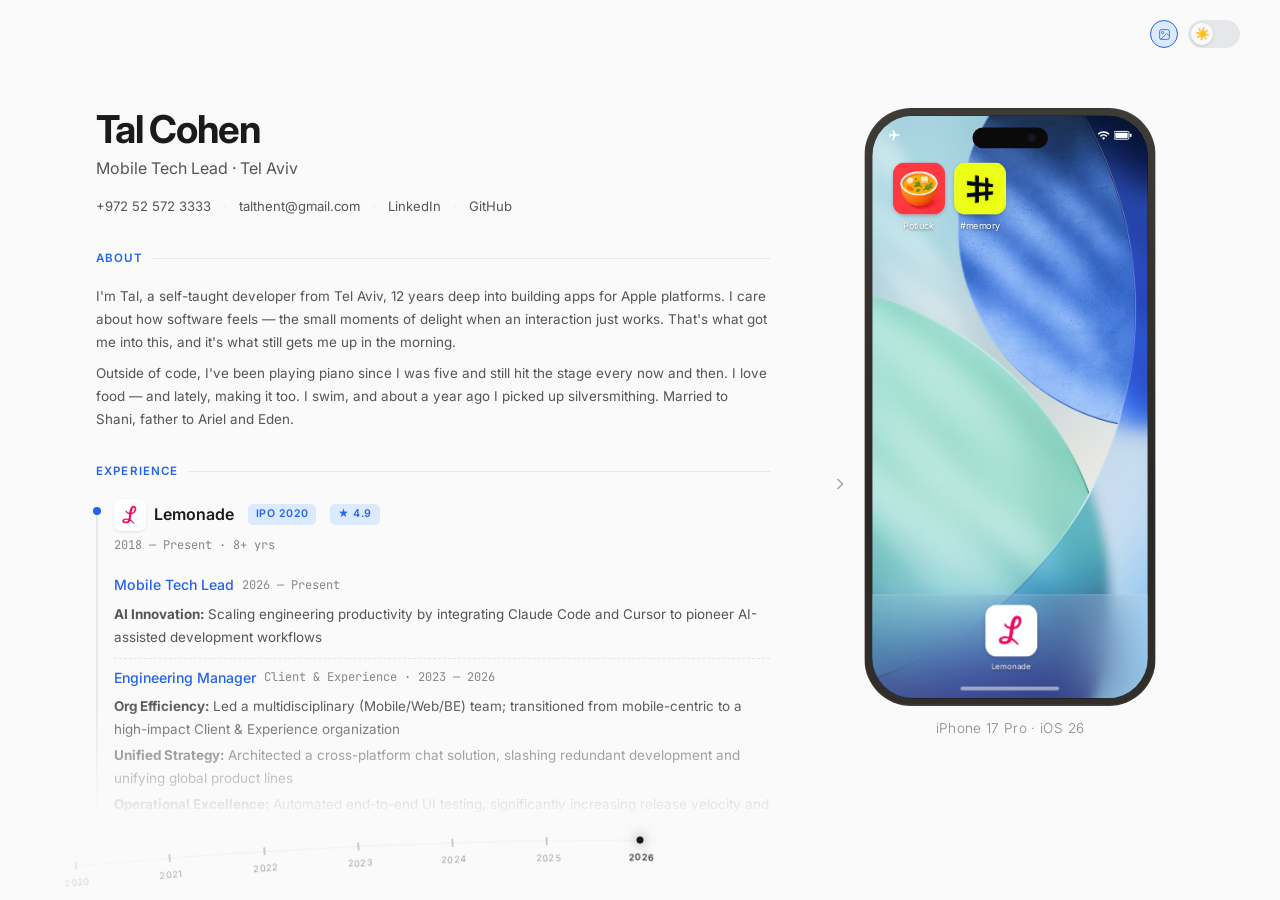
==== commit 149fa614: "Polish cv-final: hero section, scroll-synced timeline, simplified code - Added hero with name/contac" ====
--- a/cv-final.html
+++ b/cv-final.html
@@ -11,591 +11,270 @@
   <link rel="preconnect" href="https://fonts.gstatic.com" crossorigin>
   <link href="https://fonts.googleapis.com/css2?family=Inter:wght@400;500;600;700&family=JetBrains+Mono:wght@400;500&display=swap" rel="stylesheet">
   <style>
-    /* ══════════════════════════════════════
-       Reset & Base
-       ══════════════════════════════════════ */
     *, *::before, *::after { margin: 0; padding: 0; box-sizing: border-box; }
 
     :root {
-      --font-sans: 'Inter', -apple-system, BlinkMacSystemFont, sans-serif;
-      --font-mono: 'JetBrains Mono', monospace;
-      --radius: 12px;
-      --transition: 0.3s ease;
+      --sans: 'Inter', -apple-system, BlinkMacSystemFont, sans-serif;
+      --mono: 'JetBrains Mono', monospace;
+      --t: 0.3s ease;
       --spring: cubic-bezier(0.16, 1, 0.3, 1);
     }
 
-    /* ── Light Theme ── */
     [data-theme="light"] {
-      --bg: #fafafa;
-      --bg-card: #ffffff;
-      --text: #1a1a1a;
-      --text-secondary: #555;
-      --text-muted: #888;
-      --accent: #2563eb;
-      --accent-soft: #dbeafe;
-      --border: #e5e7eb;
-      --tag-bg: #f0f4ff;
-      --tag-text: #2563eb;
-      --shadow: 0 1px 3px rgba(0,0,0,0.06), 0 1px 2px rgba(0,0,0,0.04);
-      --shadow-lg: 0 4px 24px rgba(0,0,0,0.08);
-      --overlay-bg: rgba(250,250,250,0.72);
-    }
-
-    /* ── Dark Theme ── */
+      --bg: #fafafa; --card: #fff; --text: #1a1a1a; --dim: #555; --muted: #888;
+      --accent: #2563eb; --accent-soft: #dbeafe; --border: #e5e7eb;
+      --tag-bg: #f0f4ff; --tag-text: #2563eb;
+      --shadow: 0 1px 3px rgba(0,0,0,0.06); --overlay: rgba(250,250,250,0.72);
+    }
+
     [data-theme="dark"] {
-      --bg: #0f0f0f;
-      --bg-card: #1a1a1a;
-      --text: #e5e5e5;
-      --text-secondary: #a3a3a3;
-      --text-muted: #666;
-      --accent: #60a5fa;
-      --accent-soft: #1e3a5f;
-      --border: #2a2a2a;
-      --tag-bg: #1e293b;
-      --tag-text: #93c5fd;
-      --shadow: 0 1px 3px rgba(0,0,0,0.3);
-      --shadow-lg: 0 4px 24px rgba(0,0,0,0.4);
-      --overlay-bg: rgba(15,15,15,0.72);
-    }
-
-    html {
-      scroll-behavior: smooth;
-      height: 100%;
-    }
-
+      --bg: #0f0f0f; --card: #1a1a1a; --text: #e5e5e5; --dim: #a3a3a3; --muted: #666;
+      --accent: #60a5fa; --accent-soft: #1e3a5f; --border: #2a2a2a;
+      --tag-bg: #1e293b; --tag-text: #93c5fd;
+      --shadow: 0 1px 3px rgba(0,0,0,0.3); --overlay: rgba(15,15,15,0.72);
+    }
+
+    html, body { height: 100%; background: var(--bg); }
     body {
-      font-family: var(--font-sans);
-      background: var(--bg);
-      color: var(--text);
-      line-height: 1.6;
-      transition: background var(--transition), color var(--transition);
-      -webkit-font-smoothing: antialiased;
-      height: 100%;
-      overflow: hidden;
-    }
-
-    /* ══════════════════════════════════════
-       App Layout — full viewport
-       ══════════════════════════════════════ */
+      font-family: var(--sans); color: var(--text); line-height: 1.6;
+      transition: background var(--t), color var(--t);
+      -webkit-font-smoothing: antialiased; overflow: hidden;
+    }
+
+    /* Layout */
     .app {
-      display: flex;
-      flex-direction: column;
-      height: 100vh;
-      height: 100dvh;
-      overflow: hidden;
-      padding: 0 40px;
-      background: transparent;
-    }
-
-    /* Entrance animation */
-    .app .header, .app .main-stage, .app .timeline {
-      opacity: 0;
-    }
-    .app.loaded .header { animation: fadeIn 1s ease forwards; }
-    .app.loaded .main-stage { animation: fadeIn 1.2s ease 0.2s forwards; }
-    .app.loaded .timeline { animation: fadeIn 1s ease 0.5s forwards; }
-    @keyframes fadeIn { from { opacity: 0; } to { opacity: 1; } }
-
-    /* ══════════════════════════════════════
-       Header
-       ══════════════════════════════════════ */
-    .header {
-      position: relative;
-      z-index: 10;
-      padding: 20px 0;
-      display: flex;
-      align-items: center;
-      justify-content: space-between;
-      flex-shrink: 0;
-    }
-
-    .header-left {
-      display: flex;
-      align-items: baseline;
-      gap: 16px;
-    }
-
-    .header h1 {
-      font-size: 1.1rem;
-      font-weight: 600;
-      letter-spacing: -0.02em;
-      color: var(--text);
-    }
-
-    .header .contact-row {
-      display: flex;
-      flex-wrap: wrap;
-      gap: 12px;
-      font-size: 0.78rem;
-      color: var(--text-muted);
-    }
-
-    .header .contact-row a {
-      color: var(--text-secondary);
-      text-decoration: none;
-      transition: color var(--transition);
-    }
-
-    .header .contact-row a:hover { color: var(--accent); }
-
-    .header .contact-row .sep { color: var(--border); }
-
-    .header-actions {
-      display: flex;
-      align-items: center;
-      gap: 10px;
-    }
-
-    /* ── Header Buttons ── */
-    .header-btn {
-      width: 28px;
-      height: 28px;
-      border-radius: 50%;
-      border: 1px solid var(--border);
-      background: transparent;
-      cursor: pointer;
-      transition: border-color var(--transition), color var(--transition), background var(--transition);
-      display: flex;
-      align-items: center;
-      justify-content: center;
-      color: var(--text-muted);
-    }
-
-    .header-btn:hover {
-      border-color: var(--text-secondary);
-      color: var(--text-secondary);
-    }
-
-    .header-btn.active {
-      border-color: var(--accent);
-      background: var(--accent-soft);
-      color: var(--accent);
-    }
-
-    .about-btn {
-      padding: 5px 14px;
-      border-radius: 980px;
-      border: 1px solid var(--border);
-      background: transparent;
-      color: var(--text-secondary);
-      font-family: var(--font-sans);
-      font-size: 0.78rem;
-      font-weight: 500;
-      cursor: pointer;
-      transition: border-color var(--transition), color var(--transition);
-    }
-
-    .about-btn:hover {
-      border-color: var(--accent);
-      color: var(--accent);
-    }
-
-    /* Theme toggle icons */
-    .theme-icon {
-      transition: opacity 0.3s ease, transform 0.3s ease;
-      position: absolute;
-    }
-    .theme-icon--sun { opacity: 1; transform: scale(1); }
-    .theme-icon--moon { opacity: 0; transform: scale(0.6); }
-    [data-theme="dark"] .theme-icon--sun { opacity: 0; transform: scale(0.6); }
-    [data-theme="dark"] .theme-icon--moon { opacity: 1; transform: scale(1); }
-
-    /* ══════════════════════════════════════
-       Main Stage — CV left, device right
-       ══════════════════════════════════════ */
-    .main-stage {
-      flex: 1;
-      display: flex;
-      min-height: 0;
-      overflow: hidden;
-      position: relative;
-    }
-
-
-    /* ── CV Panel (left) ── */
-    .cv-panel-wrap {
-      flex: 1;
-      position: relative;
-      min-height: 0;
-    }
-
-
-    .cv-panel {
-      width: 100%;
-      height: 100%;
-      overflow-y: auto;
-      overscroll-behavior: contain;
-      padding: 0 0 40px 120px;
-    }
-
-    .cv-panel::-webkit-scrollbar { display: none; }
-    .cv-panel { scrollbar-width: none; }
-
-    /* ── Device Collapse Button ── */
-    .device-collapse {
-      width: 28px;
-      height: 48px;
-      border: 1px solid var(--border);
-      border-radius: 8px;
-      background: var(--bg-card);
-      color: var(--text-muted);
-      cursor: pointer;
-      display: flex;
-      align-items: center;
-      justify-content: center;
-      flex-shrink: 0;
-      align-self: center;
-      transition: color var(--transition), border-color var(--transition), background var(--transition);
-      z-index: 3;
-    }
-
-    .device-collapse:hover {
-      color: var(--text-secondary);
-      border-color: var(--text-secondary);
-    }
-
-    .device-collapse svg {
-      transition: transform 0.3s ease;
-    }
-
-    .device-collapsed .device-collapse svg {
-      transform: rotate(180deg);
-    }
-
-    /* ── Device Panel (right) ── */
+      display: flex; flex-direction: column;
+      height: 100vh; height: 100dvh;
+      overflow: hidden; padding: 0 40px;
+    }
+
+    .app > * { opacity: 0; }
+    .app.loaded > header { animation: fadeIn 1s ease forwards; }
+    .app.loaded > .stage { animation: fadeIn 1.2s ease 0.2s forwards; }
+    @keyframes fadeIn { to { opacity: 1; } }
+
+    /* Header */
+    header {
+      z-index: 10; padding: 20px 0; flex-shrink: 0;
+      display: flex; align-items: center; justify-content: space-between;
+    }
+
+    header h1 { font-size: 1.1rem; font-weight: 600; letter-spacing: -0.02em; white-space: nowrap; }
+
+    .header-info {
+      display: flex; align-items: baseline; gap: 16px;
+      opacity: 0; transform: translateY(-8px);
+      transition: opacity 0.3s, transform 0.3s;
+      pointer-events: none;
+    }
+    .header-info.visible {
+      opacity: 1; transform: translateY(0);
+      pointer-events: auto;
+    }
+
+    .contact {
+      display: flex; flex-wrap: wrap; gap: 12px; margin-left: 16px;
+      font-size: 0.78rem; color: var(--muted); align-items: baseline;
+    }
+    .contact a { color: var(--dim); text-decoration: none; transition: color var(--t); }
+    .contact a:hover { color: var(--accent); }
+    .contact .sep { color: var(--border); }
+
+    .actions { display: flex; align-items: center; gap: 10px; }
+
+    .btn-round {
+      width: 28px; height: 28px; border-radius: 50%;
+      border: 1px solid var(--border); background: transparent;
+      cursor: pointer; display: flex; align-items: center; justify-content: center;
+      color: var(--muted); position: relative;
+      transition: border-color var(--t), color var(--t), background var(--t);
+    }
+    .btn-round:hover { border-color: var(--dim); color: var(--dim); }
+    .btn-round.active { border-color: var(--accent); background: var(--accent-soft); color: var(--accent); }
+
+    .btn-about {
+      padding: 5px 14px; border-radius: 980px;
+      border: 1px solid var(--border); background: transparent;
+      color: var(--dim); font-family: var(--sans); font-size: 0.78rem; font-weight: 500;
+      cursor: pointer; transition: border-color var(--t), color var(--t);
+    }
+    .btn-about:hover { border-color: var(--accent); color: var(--accent); }
+
+    .theme-toggle {
+      width: 52px; height: 28px; border-radius: 14px;
+      border: 1px solid var(--border); background: var(--border);
+      cursor: pointer; display: flex; align-items: center; padding: 2px;
+      transition: background var(--t), border-color var(--t);
+    }
+    .theme-toggle .knob {
+      width: 22px; height: 22px; border-radius: 50%;
+      background: var(--bg); display: flex; align-items: center; justify-content: center;
+      font-size: 12px; box-shadow: 0 1px 3px rgba(0,0,0,0.15);
+      transition: transform var(--t), background var(--t);
+    }
+    .theme-toggle .knob::after { content: '\2600\FE0F'; }
+    [data-theme="dark"] .theme-toggle .knob { transform: translateX(24px); }
+    [data-theme="dark"] .theme-toggle .knob::after { content: '\1F319'; }
+
+    /* Stage */
+    .stage { flex: 1; display: flex; min-height: 0; position: relative; justify-content: center; gap: 60px; }
+    .stage::after {
+      content: ''; position: absolute; left: -40px; right: -40px; bottom: 0; height: 200px;
+      background: linear-gradient(to top, var(--bg) 40%, transparent);
+      pointer-events: none; z-index: 1;
+    }
+
+    /* CV scroll */
+    .cv {
+      width: 680px; flex-shrink: 0; overflow-y: auto; overscroll-behavior: contain;
+      padding: 0 0 140px 6px;
+      scrollbar-width: none;
+    }
+    .cv::-webkit-scrollbar { display: none; }
+
+    /* Device collapse */
+    .btn-collapse {
+      width: 20px; height: 40px; border: none; border-radius: 6px;
+      background: transparent; color: var(--muted); cursor: pointer;
+      display: flex; align-items: center; justify-content: center;
+      flex-shrink: 0; align-self: center; margin-right: -80px;
+      z-index: 6; transition: color var(--t);
+      opacity: 0.7;
+    }
+    .btn-collapse:hover { color: var(--text); opacity: 1; }
+    .btn-collapse svg { transition: transform 0.3s; }
+    .collapsed .btn-collapse svg { transform: rotate(180deg); }
+
     .device-panel {
-      width: 360px;
-      flex-shrink: 0;
-      display: flex;
-      align-items: center;
-      justify-content: center;
-      transition: width 0.5s cubic-bezier(0.16, 1, 0.3, 1), opacity 0.3s ease;
-      overflow: hidden;
-    }
-
-    .device-collapsed .device-panel {
-      width: 0;
-      opacity: 0;
-    }
-
-    /* ══════════════════════════════════════
-       CV Content — Experience (from cv2)
-       ══════════════════════════════════════ */
+      width: 360px; flex-shrink: 0;
+      display: flex; align-items: center; justify-content: center;
+      overflow: visible; z-index: 5; padding: 20px 0 140px;
+      transition: width 0.5s var(--spring), opacity 0.4s;
+    }
+    .collapsed .device-panel { width: 0; opacity: 0; pointer-events: none; overflow: hidden; }
+
+    /* Hero */
+    .hero {
+      padding: 40px 0 32px;
+    }
+    .hero-name {
+      font-size: 2.4rem; font-weight: 700; letter-spacing: -0.03em; line-height: 1.1;
+    }
+    .hero-title {
+      font-size: 1rem; color: var(--dim); font-weight: 400; margin-top: 6px;
+    }
+    .hero-contact {
+      display: flex; flex-wrap: wrap; gap: 12px; margin-top: 14px;
+      font-size: 0.82rem; color: var(--muted);
+    }
+    .hero-contact a { color: var(--dim); text-decoration: none; transition: color var(--t); }
+    .hero-contact a:hover { color: var(--accent); }
+    .hero-contact .sep { color: var(--border); }
+
+    /* CV content */
     .section { margin-bottom: 32px; }
-
-    .section-title {
-      font-size: 0.72rem;
-      font-weight: 600;
-      text-transform: uppercase;
-      letter-spacing: 0.1em;
-      color: var(--accent);
-      margin-bottom: 18px;
-      display: flex;
-      align-items: center;
-      gap: 10px;
-    }
-
-    .section-title::after {
-      content: '';
-      flex: 1;
-      height: 1px;
-      background: var(--border);
-    }
-
-    .exp-card {
-      position: relative;
-      padding-left: 18px;
-      margin-bottom: 28px;
-    }
-
-    .exp-card::before {
-      content: '';
-      position: absolute;
-      left: 0; top: 8px; bottom: -16px;
-      width: 2px;
-      background: var(--border);
-      border-radius: 1px;
-    }
-
-    .exp-card:last-child::before { bottom: 8px; }
-
-    .exp-card::after {
-      content: '';
-      position: absolute;
-      left: -3px; top: 8px;
-      width: 8px; height: 8px;
-      border-radius: 50%;
-      background: var(--accent);
-    }
-
-    .exp-company-row {
-      display: flex;
-      align-items: center;
-      gap: 8px;
-    }
-
-    .app-icon {
-      width: 32px; height: 32px;
-      border-radius: 7px;
-      object-fit: cover;
-      flex-shrink: 0;
-      box-shadow: 0 1px 3px rgba(0,0,0,0.1);
-    }
-
-    .app-icon-sm {
-      width: 20px; height: 20px;
-      border-radius: 5px;
-      object-fit: cover;
-      flex-shrink: 0;
-      box-shadow: 0 1px 2px rgba(0,0,0,0.08);
-      vertical-align: middle;
-      margin-right: 3px;
-    }
-
-    .exp-company {
-      font-size: 1rem;
-      font-weight: 600;
-      color: var(--text);
-    }
-
-    .exp-meta {
-      display: flex;
-      flex-wrap: wrap;
-      gap: 8px;
-      align-items: center;
-      margin-top: 2px;
-    }
-
-    .exp-role {
-      font-size: 0.88rem;
-      font-weight: 500;
-      color: var(--accent);
-    }
-
-    .exp-date {
-      font-size: 0.75rem;
-      color: var(--text-muted);
-      font-family: var(--font-mono);
-    }
-
-    .exp-desc {
-      margin-top: 6px;
-      font-size: 0.84rem;
-      color: var(--text-secondary);
-      line-height: 1.7;
-    }
-
-    .exp-desc ul {
-      list-style: none;
-      margin-top: 4px;
-    }
-
-    .exp-desc ul li {
-      margin-bottom: 3px;
-    }
-
-    .role-timeline { margin-top: 10px; }
-    .role-item { padding: 6px 0; }
-    .role-item + .role-item { border-top: 1px dashed var(--border); }
+    .section h2 {
+      font-size: 0.72rem; font-weight: 600; text-transform: uppercase;
+      letter-spacing: 0.1em; color: var(--accent); margin-bottom: 18px;
+      display: flex; align-items: center; gap: 10px;
+    }
+    .section h2::after { content: ''; flex: 1; height: 1px; background: var(--border); }
+
+    .job {
+      position: relative; padding-left: 18px; margin-bottom: 28px;
+    }
+    .job::before {
+      content: ''; position: absolute; left: 0; top: 8px; bottom: -16px;
+      width: 2px; background: var(--border);
+    }
+    .job:last-child::before { bottom: 8px; }
+    .job::after {
+      content: ''; position: absolute; left: -3px; top: 8px;
+      width: 8px; height: 8px; border-radius: 50%; background: var(--accent);
+    }
+
+.row { display: flex; align-items: center; gap: 8px; }
+
+    .icon-32 { width: 32px; height: 32px; border-radius: 7px; object-fit: cover; box-shadow: 0 1px 3px rgba(0,0,0,0.1); }
+    .icon-20 { width: 20px; height: 20px; border-radius: 5px; object-fit: cover; vertical-align: middle; margin-right: 3px; }
+
+    .company { font-size: 1rem; font-weight: 600; }
+
+    .meta { display: flex; flex-wrap: wrap; gap: 8px; align-items: center; margin-top: 2px; }
+    .role { font-size: 0.88rem; font-weight: 500; color: var(--accent); }
+    .date { font-size: 0.75rem; color: var(--muted); font-family: var(--mono); }
+
+    .desc { margin-top: 6px; font-size: 0.84rem; color: var(--dim); line-height: 1.7; }
+    .desc ul { list-style: none; margin-top: 4px; }
+    .desc li { margin-bottom: 3px; }
+
+    .roles { margin-top: 10px; }
+    .roles > div { padding: 6px 0; }
+    .roles > div + div { border-top: 1px dashed var(--border); }
 
     .badge {
-      display: inline-flex;
-      align-items: center;
-      font-size: 0.66rem;
-      font-weight: 600;
-      text-transform: uppercase;
-      letter-spacing: 0.04em;
-      padding: 2px 8px;
-      border-radius: 5px;
-      background: var(--accent-soft);
-      color: var(--accent);
-      margin-left: 6px;
-      vertical-align: middle;
-      transition: background var(--transition), color var(--transition);
-    }
-
-    /* Project cards */
-    .project-card {
-      background: var(--bg-card);
-      border: 1px solid var(--border);
-      border-radius: var(--radius);
-      padding: 16px;
-      margin-top: 10px;
-      box-shadow: var(--shadow);
-      transition: background var(--transition), border-color var(--transition);
-    }
-
-    .project-card h3 { font-size: 0.92rem; font-weight: 600; margin-bottom: 2px; }
-    .project-card .project-sub { font-size: 0.75rem; color: var(--text-muted); font-family: var(--font-mono); margin-bottom: 6px; }
-    .project-card p { font-size: 0.84rem; color: var(--text-secondary); line-height: 1.6; }
-    .project-card .project-tags { margin-top: 8px; }
-
-    .tags { display: flex; flex-wrap: wrap; gap: 5px; }
+      display: inline-flex; font-size: 0.66rem; font-weight: 600;
+      text-transform: uppercase; letter-spacing: 0.04em;
+      padding: 2px 8px; border-radius: 5px;
+      background: var(--accent-soft); color: var(--accent);
+      margin-left: 6px; vertical-align: middle;
+      transition: background var(--t), color var(--t);
+    }
+
+    .card {
+      background: var(--card); border: 1px solid var(--border);
+      border-radius: 12px; padding: 16px; margin-top: 10px;
+      box-shadow: var(--shadow); transition: background var(--t), border-color var(--t);
+    }
+    .card h3 { font-size: 0.92rem; font-weight: 600; margin-bottom: 2px; }
+    .card .sub { font-size: 0.75rem; color: var(--muted); font-family: var(--mono); margin-bottom: 6px; }
+    .card p { font-size: 0.84rem; color: var(--dim); line-height: 1.6; }
+
+    .tags { display: flex; flex-wrap: wrap; gap: 5px; margin-top: 8px; }
     .tag {
-      font-size: 0.72rem; font-weight: 500;
-      padding: 3px 9px; border-radius: 5px;
+      font-size: 0.72rem; font-weight: 500; padding: 3px 9px; border-radius: 5px;
       background: var(--tag-bg); color: var(--tag-text);
-      transition: background var(--transition), color var(--transition);
-      white-space: nowrap;
-    }
-
-    /* ══════════════════════════════════════
-       Device (from index.html)
-       ══════════════════════════════════════ */
-    .device {
-      position: relative;
-      flex-shrink: 0;
-      filter: drop-shadow(0 4px 8px rgba(0,0,0,0.08)) drop-shadow(0 16px 48px rgba(0,0,0,0.1));
-      cursor: pointer;
-      transform-origin: center center;
-    }
-
-    .device__frame {
-      position: relative;
-      overflow: hidden;
-      width: var(--frame-w);
-      height: var(--frame-h);
-      border-radius: var(--frame-r);
-      transition: width 0.7s var(--spring), height 0.7s var(--spring), border-radius 0.5s var(--spring), background 0.4s ease, border-color 0.4s ease, box-shadow 0.4s ease;
-    }
-
-    .device__screen {
-      position: absolute;
-      overflow: hidden;
-      display: flex;
-      flex-direction: column;
-      z-index: 1;
-      top: var(--screen-top); left: var(--screen-side); right: var(--screen-side); bottom: var(--screen-bottom);
-      border-radius: var(--screen-r);
-      background: #000;
-      transition: top 0.7s var(--spring), left 0.7s var(--spring), right 0.7s var(--spring), bottom 0.7s var(--spring), border-radius 0.5s var(--spring);
-    }
-
-    .device__wallpaper {
-      position: absolute; inset: 0;
-      background-size: cover; background-position: center;
-      z-index: 0;
-      transition: opacity 0.5s ease;
-    }
-
-    .device__statusbar {
-      position: relative; z-index: 2; height: 20px;
-      display: flex; align-items: flex-end; justify-content: space-between;
-      padding: 0 12px; font-size: 7px; font-weight: 600; color: #fff;
-      text-shadow: 0 0.5px 1px rgba(0,0,0,0.3);
-    }
-
-    .device__statusbar-left, .device__statusbar-right {
-      display: flex; align-items: flex-end; gap: 3px;
-    }
-
-    .device__icons { position: relative; z-index: 1; flex: 1; }
-
-    .device__app {
-      position: absolute;
-      display: flex; flex-direction: column; align-items: center; gap: 3px;
-      transition: left 0.5s var(--spring), top 0.5s var(--spring), transform 0.5s var(--spring), opacity 0.5s var(--spring);
-    }
-
-    .device__app--entering { opacity: 0; transform: scale(0.3); }
-    .device__app--leaving { opacity: 0; transform: scale(0.3); pointer-events: none; }
-
-    .device__app-icon {
-      width: 40px; height: 40px; border-radius: 22%; object-fit: cover;
-      box-shadow: 0 1px 3px rgba(0,0,0,0.2);
-    }
-
-    .device__app-label {
-      font-size: 7px; color: #fff;
-      text-shadow: 0 0.5px 2px rgba(0,0,0,0.5);
-      text-align: center; max-width: 44px;
-      overflow: hidden; text-overflow: ellipsis; white-space: nowrap;
-    }
-
-    .device__dock {
-      position: absolute; z-index: 3; bottom: 0; left: 0; right: 0; height: 80px;
-      background: rgba(255,255,255,0.15);
-      backdrop-filter: blur(20px); -webkit-backdrop-filter: blur(20px);
-      border-top: 1px solid rgba(255,255,255,0.1);
-      border-radius: 0 0 var(--screen-r) var(--screen-r);
-      transition: border-radius 0.5s var(--spring);
-    }
-
-    .device__dock .device__app-icon { width: 40px; height: 40px; }
-    .device__dock .device__app-label { font-size: 6px; }
-
-    .device__home-indicator {
-      position: absolute; bottom: 6px; left: 50%; transform: translateX(-50%);
-      width: 36%; height: 3px; border-radius: 2px;
-      background: rgba(255,255,255,0.5); z-index: 3;
-      transition: opacity 0.4s ease;
-    }
-
-    .device__home-btn {
-      position: absolute; bottom: 13px; left: 50%; transform: translateX(-50%);
-      width: 32px; height: 32px; border-radius: 50%;
-      border: 1.5px solid rgba(255,255,255,0.1);
-      background: linear-gradient(180deg, #222, #1a1a1a);
-      box-shadow: 0 1px 2px rgba(0,0,0,0.3), inset 0 1px 1px rgba(255,255,255,0.08);
-      z-index: 5; transition: opacity 0.4s ease;
-    }
-
-    .device__home-btn::after {
-      content: ''; position: absolute; top: 50%; left: 50%;
-      transform: translate(-50%, -50%);
-      width: 22px; height: 22px; border-radius: 4px;
-      border: 1px solid rgba(255,255,255,0.08);
-    }
-
-    [data-theme="dark"] .device__home-btn {
-      border-color: rgba(0,0,0,0.15);
-      background: linear-gradient(180deg, #d0d0d0, #b8b8b8);
-      box-shadow: 0 1px 2px rgba(0,0,0,0.1), inset 0 1px 1px rgba(255,255,255,0.5);
-    }
-    [data-theme="dark"] .device__home-btn::after { border-color: rgba(0,0,0,0.12); }
-
-    .device__notch {
-      position: absolute; top: var(--screen-top); left: 50%; transform: translateX(-50%);
-      width: var(--notch-w); height: var(--notch-h);
-      background: #0a0a0a; border-radius: 0 0 8px 8px; z-index: 5;
-      transition: opacity 0.4s ease, width 0.5s var(--spring), height 0.5s var(--spring), top 0.7s var(--spring);
-    }
-    .device__notch::after {
-      content: ''; position: absolute; top: 4px; right: 14px;
-      width: 4px; height: 4px; border-radius: 50%;
-      background: radial-gradient(circle, #1a1a2e 30%, #0d0d1a 70%);
-      box-shadow: 0 0 0 1px rgba(40,40,60,0.5);
-    }
-
-    .device__island {
-      position: absolute; top: 14px; left: 50%; transform: translateX(-50%);
-      width: var(--island-w); height: var(--island-h);
-      background: #0a0a0a; border-radius: 50px; z-index: 5;
-      box-shadow: 0 0 0 0.5px rgba(60,60,60,0.3);
-      transition: opacity 0.4s ease, width 0.5s var(--spring), height 0.5s var(--spring);
-    }
-    .device__island::after {
-      content: ''; position: absolute; top: 50%; right: 10px; transform: translateY(-50%);
-      width: 5px; height: 5px; border-radius: 50%;
-      background: radial-gradient(circle, #1a1a2e 30%, #0d0d1a 70%);
-      box-shadow: 0 0 0 1px rgba(40,40,60,0.4);
-    }
-
-    .device__side-btn {
-      position: absolute; z-index: 6; border-radius: 2px;
-      transition: background 0.3s ease;
-    }
-    .device__side-btn--power { right: -3px; top: 100px; height: 36px; width: 3px; border-radius: 0 2px 2px 0; background: linear-gradient(90deg, #1a1a1a, #2a2a2a, #1a1a1a); }
-    .device__side-btn--vol-up { left: -3px; top: 90px; height: 24px; width: 3px; border-radius: 2px 0 0 2px; background: linear-gradient(270deg, #1a1a1a, #2a2a2a, #1a1a1a); }
-    .device__side-btn--vol-down { left: -3px; top: 120px; height: 24px; width: 3px; border-radius: 2px 0 0 2px; background: linear-gradient(270deg, #1a1a1a, #2a2a2a, #1a1a1a); }
-    .device__side-btn--silent { left: -3px; top: 70px; width: 3px; height: 10px; border-radius: 2px 0 0 2px; background: linear-gradient(270deg, #1a1a1a, #2a2a2a, #1a1a1a); }
-
-    [data-theme="dark"] .device__side-btn--power { background: linear-gradient(90deg, #bbb, #d5d5d5, #bbb); }
-    [data-theme="dark"] .device__side-btn--vol-up,
-    [data-theme="dark"] .device__side-btn--vol-down,
-    [data-theme="dark"] .device__side-btn--silent { background: linear-gradient(270deg, #bbb, #d5d5d5, #bbb); }
-
-    /* Frame gradients */
+      transition: background var(--t), color var(--t); white-space: nowrap;
+    }
+
+    .footer {
+      text-align: center; padding: 32px 0 24px;
+      font-size: 0.68rem; font-weight: 400; letter-spacing: 0.15em;
+      text-transform: uppercase; color: var(--muted);
+    }
+
+    /* Device */
+    .device { position: relative; flex-shrink: 0; cursor: pointer; transform-origin: center; }
+    .device__frame { position: relative; overflow: hidden; width: var(--frame-w); height: var(--frame-h); border-radius: var(--frame-r); transition: width 0.7s var(--spring), height 0.7s var(--spring), border-radius 0.5s var(--spring), background 0.4s, border-color 0.4s; }
+    .device__screen { position: absolute; overflow: hidden; display: flex; flex-direction: column; z-index: 1; top: var(--screen-top); left: var(--screen-side); right: var(--screen-side); bottom: var(--screen-bottom); border-radius: var(--screen-r); background: #000; transition: top 0.7s var(--spring), left 0.7s var(--spring), right 0.7s var(--spring), bottom 0.7s var(--spring), border-radius 0.5s var(--spring); }
+    .device__wp { position: absolute; inset: 0; background-size: cover; background-position: center; transition: opacity 0.5s; }
+    .device__bar { position: relative; z-index: 2; height: 20px; display: flex; align-items: flex-end; justify-content: space-between; padding: 0 12px; font-size: 7px; font-weight: 600; color: #fff; text-shadow: 0 0.5px 1px rgba(0,0,0,0.3); }
+    .device__bar span { display: flex; align-items: flex-end; gap: 3px; }
+    .device__grid { position: relative; z-index: 1; flex: 1; }
+    .device__app { position: absolute; display: flex; flex-direction: column; align-items: center; gap: 3px; transition: left 0.5s var(--spring), top 0.5s var(--spring), transform 0.5s var(--spring), opacity 0.5s var(--spring); }
+    .device__app.entering { opacity: 0; transform: scale(0.3); }
+    .device__app.leaving { opacity: 0; transform: scale(0.3); pointer-events: none; }
+    .device__app img { width: 40px; height: 40px; border-radius: 22%; object-fit: cover; box-shadow: 0 1px 3px rgba(0,0,0,0.2); }
+    .device__app span { font-size: 7px; color: #fff; text-shadow: 0 0.5px 2px rgba(0,0,0,0.5); text-align: center; max-width: 44px; overflow: hidden; text-overflow: ellipsis; white-space: nowrap; }
+    .device__dock { position: absolute; z-index: 3; bottom: 0; left: 0; right: 0; height: 80px; background: rgba(255,255,255,0.15); backdrop-filter: blur(20px); -webkit-backdrop-filter: blur(20px); border-top: 1px solid rgba(255,255,255,0.1); border-radius: 0 0 var(--screen-r) var(--screen-r); transition: border-radius 0.5s var(--spring); }
+    .device__dock span { font-size: 6px; }
+    .device__indicator { position: absolute; bottom: 6px; left: 50%; transform: translateX(-50%); width: 36%; height: 3px; border-radius: 2px; background: rgba(255,255,255,0.5); z-index: 3; transition: opacity 0.4s; }
+    .device__home { position: absolute; bottom: 13px; left: 50%; transform: translateX(-50%); width: 32px; height: 32px; border-radius: 50%; border: 1.5px solid rgba(255,255,255,0.1); background: linear-gradient(180deg, #222, #1a1a1a); box-shadow: 0 1px 2px rgba(0,0,0,0.3), inset 0 1px 1px rgba(255,255,255,0.08); z-index: 5; transition: opacity 0.4s; }
+    .device__home::after { content: ''; position: absolute; top: 50%; left: 50%; transform: translate(-50%,-50%); width: 22px; height: 22px; border-radius: 4px; border: 1px solid rgba(255,255,255,0.08); }
+    [data-theme="dark"] .device__home { border-color: rgba(0,0,0,0.15); background: linear-gradient(180deg, #d0d0d0, #b8b8b8); }
+    [data-theme="dark"] .device__home::after { border-color: rgba(0,0,0,0.12); }
+    .device__notch { position: absolute; top: var(--screen-top); left: 50%; transform: translateX(-50%); width: var(--notch-w); height: var(--notch-h); background: #0a0a0a; border-radius: 0 0 8px 8px; z-index: 5; transition: opacity 0.4s, width 0.5s var(--spring), height 0.5s var(--spring), top 0.7s var(--spring); }
+    .device__notch::after { content: ''; position: absolute; top: 4px; right: 14px; width: 4px; height: 4px; border-radius: 50%; background: radial-gradient(circle, #1a1a2e 30%, #0d0d1a 70%); box-shadow: 0 0 0 1px rgba(40,40,60,0.5); }
+    .device__island { position: absolute; top: 14px; left: 50%; transform: translateX(-50%); width: var(--island-w); height: var(--island-h); background: #0a0a0a; border-radius: 50px; z-index: 5; transition: opacity 0.4s, width 0.5s var(--spring), height 0.5s var(--spring); }
+    .device__island::after { content: ''; position: absolute; top: 50%; right: 10px; transform: translateY(-50%); width: 5px; height: 5px; border-radius: 50%; background: radial-gradient(circle, #1a1a2e 30%, #0d0d1a 70%); box-shadow: 0 0 0 1px rgba(40,40,60,0.4); }
+    .device__side { position: absolute; z-index: 6; border-radius: 2px; transition: background 0.3s; }
+    .device__side.power { right: -3px; top: 100px; height: 36px; width: 3px; border-radius: 0 2px 2px 0; background: linear-gradient(90deg, #1a1a1a, #2a2a2a, #1a1a1a); }
+    .device__side.vol-up { left: -3px; top: 90px; height: 24px; width: 3px; border-radius: 2px 0 0 2px; background: linear-gradient(270deg, #1a1a1a, #2a2a2a, #1a1a1a); }
+    .device__side.vol-down { left: -3px; top: 120px; height: 24px; width: 3px; border-radius: 2px 0 0 2px; background: linear-gradient(270deg, #1a1a1a, #2a2a2a, #1a1a1a); }
+    .device__side.silent { left: -3px; top: 70px; width: 3px; height: 10px; border-radius: 2px 0 0 2px; background: linear-gradient(270deg, #1a1a1a, #2a2a2a, #1a1a1a); }
+    [data-theme="dark"] .device__side.power { background: linear-gradient(90deg, #bbb, #d5d5d5, #bbb); }
+    [data-theme="dark"] .device__side.vol-up, [data-theme="dark"] .device__side.vol-down, [data-theme="dark"] .device__side.silent { background: linear-gradient(270deg, #bbb, #d5d5d5, #bbb); }
+
     .device--classic .device__frame { background: linear-gradient(180deg, #2a2a2a, #1e1e1e, #181818); border: 1px solid rgba(255,255,255,0.06); }
     [data-theme="dark"] .device--classic .device__frame { background: linear-gradient(180deg, #e8e8e8, #d8d8d8, #ccc); border-color: rgba(255,255,255,0.3); }
     .device--notch .device__frame { background: linear-gradient(180deg, #2a2a2a, #1e1e1e, #181818); border: 1px solid rgba(255,255,255,0.06); }
@@ -604,979 +283,530 @@
     [data-theme="dark"] .device--flat .device__frame { background: linear-gradient(180deg, #ddd, #ccc, #c0c0c0); border-color: rgba(255,255,255,0.3); }
     .device--island .device__frame { background: linear-gradient(180deg, #262626, #1a1a1a, #141414); border: 1px solid rgba(255,255,255,0.04); }
     [data-theme="dark"] .device--island .device__frame { background: linear-gradient(180deg, #ddd, #ccc, #c0c0c0); border-color: rgba(255,255,255,0.3); }
-
     .device--steel .device__frame { background: linear-gradient(160deg, #3a3a3a, #222, #444, #1a1a1a, #333, #252525, #3a3a3a) !important; }
     [data-theme="dark"] .device--steel .device__frame { background: linear-gradient(160deg, #eee, #d8d8d8, #f4f4f4, #ccc, #e0e0e0, #d0d0d0, #e8e8e8) !important; }
     .device--titanium .device__frame { background: linear-gradient(180deg, #3e3a36, #34302c, #2a2622, #322e2a) !important; }
     [data-theme="dark"] .device--titanium .device__frame { background: linear-gradient(180deg, #d2cdc6, #c4bfb7, #b8b3ab, #c0bbb3) !important; }
-
-    .device__caption {
-      text-align: center; margin-top: 10px;
-      font-size: 0.65rem; font-weight: 300; letter-spacing: 0.03em;
-      color: var(--text-muted); transition: color var(--transition);
-    }
-
-    /* ══════════════════════════════════════
-       Timeline (from index.html)
-       ══════════════════════════════════════ */
+    .device__caption { text-align: center; margin-top: 10px; font-size: 0.65rem; font-weight: 300; letter-spacing: 0.03em; color: var(--muted); }
+
+    /* Timeline */
     .timeline {
-      position: relative; flex-shrink: 0; height: 100px;
-      margin-top: -40px;
-      cursor: pointer; user-select: none; -webkit-user-select: none;
-      overflow: hidden;
+      position: absolute; bottom: 0; left: -40px; right: -40px; height: 100px; z-index: 2;
+      padding: 0 40px;
+      cursor: pointer; user-select: none; -webkit-user-select: none; overflow: hidden;
       -webkit-mask-image: linear-gradient(to right, transparent 0%, black 15%, black 85%, transparent 100%);
       mask-image: linear-gradient(to right, transparent 0%, black 15%, black 85%, transparent 100%);
     }
-
-
-    .timeline__inner {
-      position: absolute; top: 0; left: 0; right: 0; bottom: 0;
-      transform-origin: 0 0;
-      transition: transform 0.8s cubic-bezier(0.16, 1, 0.3, 1);
-      will-change: transform;
-    }
-
-    .timeline__svg {
-      position: absolute; bottom: 10px; left: 40px; right: 40px;
-      width: calc(100% - 80px); height: 70px; overflow: visible;
-    }
-
-    .timeline__arc { fill: none; stroke: var(--border); stroke-width: 0.5; transition: stroke var(--transition); }
-
-    .timeline__tick-el {
-      position: absolute; height: 1px; background: var(--border); opacity: 0.5; pointer-events: none;
-    }
-    .timeline__tick-el--major { height: 1px; background: var(--text-muted); opacity: 0.8; }
-
-    .timeline__label-el {
-      position: absolute; transform: translateX(-50%);
-      font-family: var(--font-sans); font-size: 9px; font-weight: 300; letter-spacing: 0.04em;
-      color: var(--text-muted); cursor: pointer;
-      transition: color 0.6s cubic-bezier(0.16, 1, 0.3, 1), font-weight 0.6s cubic-bezier(0.16, 1, 0.3, 1);
-      white-space: nowrap;
-    }
-    .timeline__label-el--active { color: var(--text); font-weight: 500; }
-
-    .timeline__dot {
-      position: absolute; z-index: 10; border-radius: 50%;
-      width: 7px; height: 7px; transform: translate(-50%, -50%);
-      background: var(--text);
-      box-shadow: 0 0 6px 2px rgba(128,128,128,0.2), 0 0 14px 4px rgba(128,128,128,0.2);
-      cursor: grab; pointer-events: auto;
-      transition: background var(--transition), box-shadow var(--transition);
-    }
-    .timeline__dot:active { cursor: grabbing; }
-
-    /* ══════════════════════════════════════
-       Footer
-       ══════════════════════════════════════ */
-    .footer {
-      text-align: center;
-      padding: 32px 0 24px;
-      font-size: 0.68rem;
-      font-weight: 400;
-      letter-spacing: 0.15em;
-      text-transform: uppercase;
-      color: var(--text-muted);
-    }
-
-    /* ══════════════════════════════════════
-       About Overlay
-       ══════════════════════════════════════ */
+    .tl-inner { position: absolute; inset: 0; transform-origin: 0 0; transition: transform 0.8s var(--spring); will-change: transform; }
+    .tl-svg { position: absolute; bottom: 10px; left: 40px; right: 40px; width: calc(100% - 80px); height: 70px; overflow: visible; }
+    .tl-arc { fill: none; stroke: var(--border); stroke-width: 0.5; transition: stroke var(--t); }
+    .tl-tick { position: absolute; height: 1px; background: var(--muted); opacity: 0.8; pointer-events: none; }
+    .tl-year { position: absolute; font-family: var(--sans); font-size: 9px; font-weight: 300; letter-spacing: 0.04em; color: var(--muted); cursor: pointer; transition: color 0.6s var(--spring), font-weight 0.6s var(--spring); white-space: nowrap; }
+    .tl-year.active { color: var(--text); font-weight: 500; }
+    .tl-dot { position: absolute; z-index: 10; border-radius: 50%; width: 7px; height: 7px; transform: translate(-50%,-50%); background: var(--text); box-shadow: 0 0 6px 2px rgba(128,128,128,0.2), 0 0 14px 4px rgba(128,128,128,0.2); cursor: grab; transition: background var(--t); }
+    .tl-dot:active { cursor: grabbing; }
+
+    /* About overlay */
     .about-overlay {
       position: fixed; inset: 0; z-index: 100;
-      background: var(--overlay-bg);
-      backdrop-filter: blur(40px) saturate(180%);
-      -webkit-backdrop-filter: blur(40px) saturate(180%);
+      background: var(--overlay); backdrop-filter: blur(40px) saturate(180%); -webkit-backdrop-filter: blur(40px) saturate(180%);
       display: flex; align-items: center; justify-content: center;
-      opacity: 0; pointer-events: none;
-      transition: opacity 0.4s ease;
+      opacity: 0; pointer-events: none; transition: opacity 0.4s;
     }
     .about-overlay.visible { opacity: 1; pointer-events: all; }
-
-    .about-content {
-      max-width: 520px; width: 90%; max-height: 80vh;
-      overflow-y: auto; overscroll-behavior: contain; padding: 48px;
-    }
-
-    .about-close {
-      position: absolute; top: 28px; right: 28px;
-      width: 32px; height: 32px; border-radius: 50%;
-      border: 1px solid var(--border); background: transparent;
-      color: var(--text-secondary); font-size: 1rem; cursor: pointer;
-      display: flex; align-items: center; justify-content: center;
-      transition: border-color var(--transition), color var(--transition);
-    }
-    .about-close:hover { border-color: var(--text-secondary); color: var(--text); }
-
-    .about-section { margin-bottom: 32px; }
-
-    .about-section-title {
-      font-size: 0.65rem; font-weight: 500; text-transform: uppercase;
-      letter-spacing: 0.12em; color: var(--text-muted); margin-bottom: 16px;
-    }
-
-    .about-text {
-      font-size: 0.9rem; color: var(--text-secondary); line-height: 1.7; font-weight: 300;
-    }
-    .about-text p + p { margin-top: 12px; }
-
-    .about-skills-category { margin-bottom: 12px; }
-    .about-skills-label { font-size: 0.72rem; font-weight: 500; color: var(--text-muted); margin-bottom: 6px; }
-
-    .about-interests { list-style: none; }
-    .about-interests li {
-      font-size: 0.88rem; color: var(--text-secondary); font-weight: 300;
-      padding: 4px 0; display: flex; align-items: center; gap: 8px;
-    }
-
-    .about-contact a {
-      color: var(--text); text-decoration: none; font-size: 0.88rem; font-weight: 400;
-      transition: color var(--transition);
-    }
-    .about-contact a:hover { color: var(--text-secondary); }
-    .about-contact p { font-size: 0.88rem; color: var(--text-secondary); font-weight: 300; margin-bottom: 4px; }
-
-    /* ══════════════════════════════════════
-       Print & Mobile
-       ══════════════════════════════════════ */
+    .about-overlay .content { max-width: 520px; width: 90%; max-height: 80vh; overflow-y: auto; padding: 48px; }
+    .about-overlay .close {
+      position: absolute; top: 28px; right: 28px; width: 32px; height: 32px; border-radius: 50%;
+      border: 1px solid var(--border); background: transparent; color: var(--dim); font-size: 1rem;
+      cursor: pointer; display: flex; align-items: center; justify-content: center;
+      transition: border-color var(--t), color var(--t);
+    }
+    .about-overlay .close:hover { border-color: var(--dim); color: var(--text); }
+    .about-overlay section { margin-bottom: 32px; }
+    .about-overlay h3 { font-size: 0.65rem; font-weight: 500; text-transform: uppercase; letter-spacing: 0.12em; color: var(--muted); margin-bottom: 16px; }
+    .about-overlay .bio { font-size: 0.9rem; color: var(--dim); line-height: 1.7; font-weight: 300; }
+    .about-overlay .bio p + p { margin-top: 12px; }
+    .about-overlay .skill-cat { margin-bottom: 12px; }
+    .about-overlay .skill-label { font-size: 0.72rem; font-weight: 500; color: var(--muted); margin-bottom: 6px; }
+    .about-overlay .interests { list-style: none; }
+    .about-overlay .interests li { font-size: 0.88rem; color: var(--dim); font-weight: 300; padding: 4px 0; display: flex; align-items: center; gap: 8px; }
+    .about-overlay .contact-info a { color: var(--text); text-decoration: none; font-size: 0.88rem; font-weight: 400; transition: color var(--t); }
+    .about-overlay .contact-info a:hover { color: var(--dim); }
+    .about-overlay .contact-info p { font-size: 0.88rem; color: var(--dim); font-weight: 300; margin-bottom: 4px; }
+
+    /* Print & responsive */
     @media print {
-      .header-actions, .about-overlay, .device-panel, .timeline, .footer { display: none; }
+      .actions, .about-overlay, .device-panel, .timeline, .footer, .btn-collapse { display: none; }
       body { background: #fff; color: #000; overflow: visible; height: auto; }
       .app { height: auto; overflow: visible; }
-      .main-stage { overflow: visible; }
-      .cv-panel { overflow: visible; }
-    }
-
-    @media (max-width: 900px) {
-      .device-panel { display: none; }
-      .header-left { flex-direction: column; gap: 4px; }
-    }
-
-    @media (max-width: 600px) {
-      .app { padding: 0 16px; }
-      .cv-panel { padding-left: 0; }
-      .header .contact-row { font-size: 0.7rem; gap: 8px; }
-      .timeline { height: 56px; }
-    }
-
-    /* Touch & select */
+      .stage, .cv { overflow: visible; }
+    }
+    @media (max-width: 900px) { .device-panel, .btn-collapse { display: none; } header > div:first-child { flex-direction: column; gap: 4px; } }
+    @media (max-width: 600px) { .app { padding: 0 16px; } .cv { width: 100%; } .contact { font-size: 0.7rem; gap: 8px; } .timeline { height: 56px; } }
+
     button, a, .timeline, .device { touch-action: manipulation; }
-    .main-stage, .timeline { user-select: none; -webkit-user-select: none; }
-
-    @media (prefers-reduced-motion: reduce) {
-      *, *::before, *::after {
-        animation-duration: 0.01ms !important;
-        transition-duration: 0.01ms !important;
-      }
-    }
+    .timeline { user-select: none; -webkit-user-select: none; }
+    @media (prefers-reduced-motion: reduce) { *, *::before, *::after { animation-duration: 0.01ms !important; transition-duration: 0.01ms !important; } }
   </style>
 </head>
 <body>
-
   <div class="app">
-
-    <!-- Header -->
-    <header class="header">
-      <div class="header-left">
+    <header>
+      <div class="header-info" id="headerInfo">
         <h1>Tal Cohen</h1>
-        <div class="contact-row">
-          <span>Tel Aviv, Israel</span>
-          <span class="sep">·</span>
-          <a href="tel:+972525723333">+972 52 572 3333</a>
-          <span class="sep">·</span>
-          <a href="mailto:talthent@gmail.com">talthent@gmail.com</a>
-          <span class="sep">·</span>
-          <a href="https://www.linkedin.com/in/tal-cohen-ios/" target="_blank" rel="noopener">LinkedIn</a>
-          <span class="sep">·</span>
+        <div class="contact">
+          <a href="tel:+972525723333">+972 52 572 3333</a><span class="sep">·</span>
+          <a href="mailto:talthent@gmail.com">talthent@gmail.com</a><span class="sep">·</span>
+          <a href="https://www.linkedin.com/in/tal-cohen-ios/" target="_blank" rel="noopener">LinkedIn</a><span class="sep">·</span>
           <a href="https://github.com/talthent" target="_blank" rel="noopener">GitHub</a>
         </div>
       </div>
-      <div class="header-actions">
-        <button class="about-btn" id="aboutBtn">About</button>
-        <button class="header-btn" id="wallpaperToggle" aria-label="Toggle wallpaper">
+      <div class="actions">
+<button class="btn-round" id="wpToggle" aria-label="Toggle wallpaper">
           <svg width="13" height="13" viewBox="0 0 24 24" fill="none" stroke="currentColor" stroke-width="1.5"><rect x="3" y="3" width="18" height="18" rx="3"/><circle cx="8.5" cy="8.5" r="2"/><path d="M21 15l-5-5L5 21"/></svg>
         </button>
-        <button class="header-btn" id="themeToggle" aria-label="Toggle theme">
-          <svg class="theme-icon theme-icon--sun" width="13" height="13" viewBox="0 0 24 24" fill="none" stroke="currentColor" stroke-width="1.5"><circle cx="12" cy="12" r="5"/><path d="M12 1v2M12 21v2M4.22 4.22l1.42 1.42M18.36 18.36l1.42 1.42M1 12h2M21 12h2M4.22 19.78l1.42-1.42M18.36 5.64l1.42-1.42"/></svg>
-          <svg class="theme-icon theme-icon--moon" width="13" height="13" viewBox="0 0 24 24" fill="none" stroke="currentColor" stroke-width="1.5"><path d="M21 12.79A9 9 0 1111.21 3 7 7 0 0021 12.79z"/></svg>
+        <button class="theme-toggle" id="themeToggle" aria-label="Toggle theme">
+          <span class="knob"></span>
         </button>
       </div>
     </header>
 
-    <!-- Main Stage -->
-    <div class="main-stage">
-
-      <!-- CV Panel (left, scrollable) -->
-      <div class="cv-panel-wrap">
-      <div class="cv-panel" id="cvPanel">
-
-        <!-- Experience -->
+    <div class="stage">
+      <div class="cv" id="cv">
+        <div class="hero" id="hero">
+          <h2 class="hero-name">Tal Cohen</h2>
+          <p class="hero-title">Mobile Tech Lead · Tel Aviv</p>
+          <div class="hero-contact">
+            <a href="tel:+972525723333">+972 52 572 3333</a><span class="sep">·</span>
+            <a href="mailto:talthent@gmail.com">talthent@gmail.com</a><span class="sep">·</span>
+            <a href="https://www.linkedin.com/in/tal-cohen-ios/" target="_blank" rel="noopener">LinkedIn</a><span class="sep">·</span>
+            <a href="https://github.com/talthent" target="_blank" rel="noopener">GitHub</a>
+          </div>
+        </div>
+
         <section class="section">
-          <h2 class="section-title">Experience</h2>
-
-          <!-- Lemonade -->
-          <div class="exp-card" data-year-index="12">
-            <div class="exp-company-row">
-              <img src="assets/lemonade.jpg" alt="Lemonade" class="app-icon">
-              <div class="exp-company">Lemonade</div>
+          <h2>About</h2>
+          <div class="desc" style="margin-bottom:16px">
+            <p>I'm Tal, a self-taught developer from Tel Aviv, 12 years deep into building apps for Apple platforms. I care about how software feels — the small moments of delight when an interaction just works. That's what got me into this, and it's what still gets me up in the morning.</p>
+            <p style="margin-top:8px">Outside of code, I've been playing piano since I was five and still hit the stage every now and then. I love food — and lately, making it too. I swim, and about a year ago I picked up silversmithing. Married to Shani, father to Ariel and Eden.</p>
+          </div>
+        </section>
+
+        <section class="section" id="expSection">
+          <h2>Experience</h2>
+
+          <div class="job">
+            <div class="row">
+              <img src="assets/lemonade.jpg" alt="Lemonade" class="icon-32">
+              <span class="company">Lemonade</span>
               <span class="badge">IPO 2020</span>
+              <span class="badge">&#9733; 4.9</span>
             </div>
-            <div class="exp-date">2018 — Present · 8+ yrs</div>
-
-            <div class="role-timeline">
-              <div class="role-item" data-year-index="12">
-                <div class="exp-meta">
-                  <span class="exp-role">Mobile Tech Lead</span>
-                  <span class="exp-date">2026 — Present</span>
-                </div>
-                <div class="exp-desc">
-                  <ul>
-                    <li><strong>AI Innovation:</strong> Scaling engineering productivity by integrating Claude Code and Cursor to pioneer AI-assisted development workflows</li>
-                  </ul>
-                </div>
+            <span class="date">2018 — Present · 8+ yrs</span>
+            <div class="roles">
+              <div>
+                <div class="meta"><span class="role">Mobile Tech Lead</span><span class="date">2026 — Present</span></div>
+                <div class="desc"><ul><li><strong>AI Innovation:</strong> Scaling engineering productivity by integrating Claude Code and Cursor to pioneer AI-assisted development workflows</li></ul></div>
               </div>
-
-              <div class="role-item" data-year-index="9">
-                <div class="exp-meta">
-                  <span class="exp-role">Engineering Manager</span>
-                  <span class="exp-date">Client & Experience · 2023 — 2026</span>
-                </div>
-                <div class="exp-desc">
-                  <ul>
-                    <li><strong>Org Efficiency:</strong> Led a multidisciplinary (Mobile/Web/BE) team; transitioned from mobile-centric to a high-impact Client & Experience organization</li>
-                    <li><strong>Unified Strategy:</strong> Architected a cross-platform chat solution, slashing redundant development and unifying global product lines</li>
-                    <li><strong>Operational Excellence:</strong> Automated end-to-end UI testing, significantly increasing release velocity and reducing manual QA overhead</li>
-                  </ul>
-                </div>
+              <div>
+                <div class="meta"><span class="role">Engineering Manager</span><span class="date">Client & Experience · 2023 — 2026</span></div>
+                <div class="desc"><ul>
+                  <li><strong>Org Efficiency:</strong> Led a multidisciplinary (Mobile/Web/BE) team; transitioned from mobile-centric to a high-impact Client & Experience organization</li>
+                  <li><strong>Unified Strategy:</strong> Architected a cross-platform chat solution, slashing redundant development and unifying global product lines</li>
+                  <li><strong>Operational Excellence:</strong> Automated end-to-end UI testing, significantly increasing release velocity and reducing manual QA overhead</li>
+                </ul></div>
               </div>
-
-              <div class="role-item" data-year-index="4">
-                <div class="exp-meta">
-                  <span class="exp-role">Founding iOS Dev → Mobile Team Lead</span>
-                  <span class="exp-date">2018 — 2023</span>
-                </div>
-                <div class="exp-desc">
-                  <ul>
-                    <li><strong>Core Build:</strong> Co-built the initial Lemonade app and the AI-driven chat engine for global onboarding and claims</li>
-                    <li><strong>Global Scaling:</strong> Architected the platform for multi-currency/language support across the US and Europe</li>
-                    <li><strong>Leadership:</strong> Scaled the mobile org from 2 to 12 engineers; founded the Mobile Guild to standardize DX and performance</li>
-                    <li><strong>Platform Evolution:</strong> Overhauled mobile architecture to support squad-based scaling and rigorous automation</li>
-                  </ul>
-                </div>
+              <div>
+                <div class="meta"><span class="role">Founding iOS Dev → iOS Team Lead</span><span class="date">2018 — 2023</span></div>
+                <div class="desc"><ul>
+                  <li><strong>Core Build:</strong> Co-built the initial Lemonade app and the AI-driven chat engine for global onboarding and claims</li>
+                  <li><strong>Global Scaling:</strong> Architected the platform for multi-currency/language support across the US and Europe</li>
+                  <li><strong>Leadership:</strong> Scaled the mobile org from 2 to 12 engineers; founded the Mobile Guild to standardize DX and performance</li>
+                  <li><strong>Platform Evolution:</strong> Overhauled mobile architecture to support squad-based scaling and rigorous automation</li>
+                </ul></div>
               </div>
             </div>
           </div>
 
-          <!-- Glance -->
-          <div class="exp-card" data-year-index="3">
-            <div class="exp-company-row">
-              <img src="assets/glance.png" alt="Glance Fashion" class="app-icon">
-              <div class="exp-company">Glance Fashion</div>
+          <div class="job">
+            <div class="row">
+              <img src="assets/glance.png" alt="Glance Fashion" class="icon-32">
+              <span class="company">Glance Fashion</span>
             </div>
-            <div class="exp-meta">
-              <span class="exp-role">Senior iOS Developer</span>
-              <span class="exp-date">Mar 2017 — Dec 2017</span>
-            </div>
-            <div class="exp-desc">
-              <p>Social media platform for creating, editing, sharing and discovering fashion videos.</p>
-            </div>
+            <div class="meta"><span class="role">Senior iOS Developer</span><span class="date">Mar 2017 — Dec 2017</span></div>
+            <div class="desc"><p>Social media platform for creating, editing, sharing and discovering fashion videos.</p></div>
           </div>
 
-          <!-- Life On Air -->
-          <div class="exp-card" data-year-index="0">
-            <div class="exp-company">Life On Air <span class="badge">Acquired by Epic Games 2019</span></div>
-            <div class="exp-meta">
-              <span class="exp-role">iOS Developer</span>
-              <span class="exp-date">May 2014 — Nov 2016</span>
-            </div>
-            <div class="exp-desc">
+          <div class="job">
+            <span class="company">Life On Air <span class="badge">Acquired by Epic Games 2019</span></span>
+            <div class="meta"><span class="role">iOS Developer</span><span class="date">May 2014 — Nov 2016</span></div>
+            <div class="desc">
               <p>Part of a small, high-caliber team building social apps around live video.</p>
               <ul>
-                <li><img src="assets/houseparty.png" alt="Houseparty" class="app-icon-sm"><strong>Houseparty</strong> — Built the entire app from scratch. End-to-end architecture and product design. Integrated real-time messaging and WebRTC live video. Reached #2 on the overall App Store chart</li>
-                <li><img src="assets/meerkat.png" alt="Meerkat" class="app-icon-sm"><strong>Meerkat</strong> — Live broadcast app on Twitter's social graph that gained massive traction</li>
-                <li><img src="assets/yevvo.png" alt="Yevvo" class="app-icon-sm"><strong>Yevvo</strong> — Joined mid-project and rewrote major portions of the codebase</li>
+                <li><img src="assets/houseparty.png" alt="Houseparty" class="icon-20"><strong>Houseparty</strong> — Built the entire app from scratch. End-to-end architecture and product design. Integrated real-time messaging and WebRTC live video. Reached #2 on the overall App Store chart</li>
+                <li><img src="assets/meerkat.png" alt="Meerkat" class="icon-20"><strong>Meerkat</strong> — Live broadcast app on Twitter's social graph that gained massive traction</li>
+                <li><img src="assets/yevvo.png" alt="Yevvo" class="icon-20"><strong>Yevvo</strong> — Joined mid-project and rewrote major portions of the codebase</li>
               </ul>
             </div>
           </div>
-        </section>
-
-        <!-- Side Projects -->
-        <section class="section">
-          <h2 class="section-title">Side Projects</h2>
-
-          <div class="project-card" style="margin-bottom: 12px;">
-            <div class="exp-company-row" style="margin-bottom: 4px;">
-              <img src="assets/memory.png" alt="#memory" class="app-icon">
-              <h3>#memory</h3>
-            </div>
-            <div class="project-sub">Dec 2016 — Mar 2017</div>
-            <p>Helped build a brain extension note-taking app for macOS and iOS. Built the macOS app and performed code review for the iOS app.</p>
-            <div class="tags project-tags">
-              <span class="tag">macOS</span>
-              <span class="tag">iOS</span>
-              <span class="tag">Cocoa</span>
+
+          <div class="job">
+            <span class="company">Musician</span>
+            <div class="meta"><span class="role">Self-Employed</span><span class="date">2010 — Apr 2014</span></div>
+            <div class="desc">
+              <p>Ran a home music studio — teaching piano, creating and producing music. Worked as a pianist and performed live shows with singers and productions across Israel.</p>
             </div>
           </div>
 
-          <div class="project-card">
-            <div class="exp-company-row" style="margin-bottom: 4px;">
-              <img src="assets/potluck.jpg" alt="Potluck Recipes" class="app-icon">
-              <h3>Potluck Recipes</h3>
-            </div>
-            <div class="project-sub">Co-Founded with my wife · Oct 2019 — Present</div>
-            <p>A cookbook app to keep and share favorite family recipes. Started as a React Native project, migrated to native Swift, and later completely rewritten in VueJS + Ionic for full cross-platform support.</p>
-            <div class="tags project-tags">
-              <span class="tag">VueJS</span>
-              <span class="tag">Ionic</span>
-              <span class="tag">Swift</span>
-              <span class="tag">React Native</span>
-              <span class="tag">Cross-Platform</span>
+          <div class="job">
+            <span class="company">IDF Military Band · <span style="font-family:'Arial Hebrew','Heebo',-apple-system,sans-serif">להקה צבאית</span></span>
+            <div class="meta"><span class="role">Band Commander & Pianist</span><span class="date">Jan 2007 — Jan 2010</span></div>
+            <div class="desc">
+              <p>Led and performed with a military band. Managed rehearsals, arranged music, and performed at official ceremonies and events throughout service.</p>
             </div>
           </div>
         </section>
 
-        <div class="footer">Vibecoded with &hearts;</div>
-
+        <section class="section">
+          <h2>Side Projects</h2>
+          <div class="card" style="margin-bottom:12px">
+            <div class="row" style="margin-bottom:4px"><img src="assets/memory.png" alt="#memory" class="icon-32"><h3>#memory</h3></div>
+            <div class="sub">2024 — Present</div>
+            <p>Helped build a brain extension note-taking app for macOS and iOS. Built the macOS app and performed code review for the iOS app.</p>
+            <div class="tags"><span class="tag">macOS</span><span class="tag">iOS</span><span class="tag">Cocoa</span></div>
+          </div>
+          <div class="card">
+            <div class="row" style="margin-bottom:4px"><img src="assets/potluck.jpg" alt="Potluck Recipes" class="icon-32"><h3>Potluck Recipes</h3><span class="badge">&#9733; 4.8</span></div>
+            <div class="sub">Oct 2019 — Present</div>
+            <p>Co-founded with my wife — a cookbook app to keep and share favorite family recipes. Started as a React Native project, migrated to native Swift, and later completely rewritten in VueJS + Ionic for full cross-platform support.</p>
+            <div class="tags"><span class="tag">VueJS</span><span class="tag">Ionic</span><span class="tag">Swift</span><span class="tag">React Native</span><span class="tag">Cross-Platform</span></div>
+          </div>
+        </section>
       </div>
-      </div>
-
-      <!-- Device (right) -->
-      <button class="device-collapse" id="deviceCollapse" aria-label="Toggle device">
-        <svg width="14" height="14" viewBox="0 0 24 24" fill="none" stroke="currentColor" stroke-width="1.5"><path d="M9 18l6-6-6-6"/></svg>
+
+      <button class="btn-collapse" id="collapseBtn" aria-label="Toggle device">
+        <svg width="20" height="20" viewBox="0 0 24 24" fill="none" stroke="currentColor" stroke-width="2"><path d="M9 18l6-6-6-6"/></svg>
       </button>
       <div class="device-panel" id="devicePanel"></div>
-
+      <div class="timeline" id="timeline"></div>
     </div>
-
-    <!-- Timeline -->
-    <div class="timeline" id="timeline"></div>
-
   </div>
 
-  <!-- About Overlay -->
-  <div class="about-overlay" id="aboutOverlay" role="dialog" aria-modal="true" aria-label="About" aria-hidden="true">
-    <button class="about-close" id="aboutClose" aria-label="Close">&times;</button>
-    <div class="about-content" id="aboutContent"></div>
+  <div class="about-overlay" id="aboutOverlay" role="dialog" aria-modal="true" aria-hidden="true">
+    <button class="close" id="aboutClose" aria-label="Close">&times;</button>
+    <div class="content" id="aboutContent"></div>
   </div>
 
-  <!-- Scripts (inline, self-contained) -->
   <script>
-    // ── Data ──
-    const CAREER_DATA = [
-      { year: 2014, device: { model: 'iPhone 6', era: 'classic', ios: 8 }, company: 'Life On Air', role: 'iOS Developer', apps: [{ name: 'Yevvo', icon: 'assets/yevvo.png', dock: true }, { name: 'Meerkat', icon: 'assets/meerkat.png', dock: true }], highlights: [], wallpaper: 'assets/wallpapers/ios8.png' },
-      { year: 2015, device: { model: 'iPhone 6s', era: 'classic', ios: 9 }, company: 'Life On Air', role: 'iOS Developer', apps: [{ name: 'Meerkat', icon: 'assets/meerkat.png', dock: true }, { name: 'Houseparty', icon: 'assets/houseparty.png', dock: true }], highlights: [], wallpaper: 'assets/wallpapers/ios9.png' },
-      { year: 2016, device: { model: 'iPhone 7', era: 'classic', ios: 10 }, company: 'Life On Air', role: 'iOS Developer', apps: [{ name: 'Houseparty', icon: 'assets/houseparty.png', dock: true }], highlights: [], wallpaper: 'assets/wallpapers/ios10.jpeg' },
-      { year: 2017, device: { model: 'iPhone X', era: 'notch', ios: 11 }, company: 'Glance Fashion', role: 'Senior iOS Developer', apps: [{ name: 'Glance', icon: 'assets/glance.png', dock: true }], highlights: [], wallpaper: 'assets/wallpapers/ios11.jpeg' },
-      { year: 2018, device: { model: 'iPhone XS', era: 'notch', ios: 12 }, company: 'Lemonade', role: 'Senior iOS Developer', apps: [{ name: 'Lemonade', icon: 'assets/lemonade.jpg', dock: true }], highlights: [], wallpaper: 'assets/wallpapers/ios12.jpeg' },
-      { year: 2019, device: { model: 'iPhone 11 Pro', era: 'notch', ios: 13, material: 'steel' }, company: 'Lemonade', role: 'Senior iOS Developer', apps: [{ name: 'Lemonade', icon: 'assets/lemonade.jpg', dock: true }, { name: 'Potluck', icon: 'assets/potluck.jpg' }], highlights: [], wallpaper: 'assets/wallpapers/ios13.png' },
-      { year: 2020, device: { model: 'iPhone 12 Pro', era: 'flat', ios: 14, material: 'steel' }, company: 'Lemonade', role: 'Senior iOS Developer', apps: [{ name: 'Lemonade', icon: 'assets/lemonade.jpg', dock: true }, { name: 'Potluck', icon: 'assets/potluck.jpg' }], highlights: [], wallpaper: 'assets/wallpapers/ios14.jpg' },
-      { year: 2021, device: { model: 'iPhone 13 Pro', era: 'flat', ios: 15, material: 'steel' }, company: 'Lemonade', role: 'Lead iOS Developer', apps: [{ name: 'Lemonade', icon: 'assets/lemonade.jpg', dock: true }, { name: 'Potluck', icon: 'assets/potluck.jpg' }], highlights: [], wallpaper: 'assets/wallpapers/ios15.jpg' },
-      { year: 2022, device: { model: 'iPhone 14 Pro', era: 'island', ios: 16, material: 'steel' }, company: 'Lemonade', role: 'Mobile Platform Team Lead', apps: [{ name: 'Lemonade', icon: 'assets/lemonade.jpg', dock: true }, { name: 'Potluck', icon: 'assets/potluck.jpg' }], highlights: [], wallpaper: 'assets/wallpapers/ios16.jpg' },
-      { year: 2023, device: { model: 'iPhone 15 Pro', era: 'island', ios: 17, material: 'titanium' }, company: 'Lemonade', role: 'Engineering Manager', apps: [{ name: 'Lemonade', icon: 'assets/lemonade.jpg', dock: true }, { name: 'Potluck', icon: 'assets/potluck.jpg' }], highlights: [], wallpaper: 'assets/wallpapers/ios17.jpg' },
-      { year: 2024, device: { model: 'iPhone 16 Pro', era: 'island', ios: 18, material: 'titanium' }, company: 'Lemonade', role: 'Engineering Manager', apps: [{ name: 'Lemonade', icon: 'assets/lemonade.jpg', dock: true }, { name: 'Potluck', icon: 'assets/potluck.jpg' }, { name: '#memory', icon: 'assets/memory.png' }], highlights: [], wallpaper: 'assets/wallpapers/ios18.png' },
-      { year: 2025, device: { model: 'iPhone 17 Pro', era: 'island', ios: 26, material: 'titanium' }, company: 'Lemonade', role: 'Engineering Manager', apps: [{ name: 'Lemonade', icon: 'assets/lemonade.jpg', dock: true }, { name: 'Potluck', icon: 'assets/potluck.jpg' }, { name: '#memory', icon: 'assets/memory.png' }], highlights: [], wallpaper: 'assets/wallpapers/ios26.jpg' },
-      { year: 2026, device: { model: 'iPhone 17 Pro', era: 'island', ios: 26, material: 'titanium' }, company: 'Lemonade', role: 'Mobile Tech Lead', apps: [{ name: 'Lemonade', icon: 'assets/lemonade.jpg', dock: true }, { name: 'Potluck', icon: 'assets/potluck.jpg' }, { name: '#memory', icon: 'assets/memory.png' }], highlights: [], wallpaper: 'assets/wallpapers/ios26.jpg' }
-    ];
-
-    const ABOUT_DATA = {
-      intro: 'I love working on products that obsess over tiny details — really thinking about what the user feels at every interaction.',
-      personal: 'Outside of work I\'m a pianist who performs every once in a while, a swimmer, working on my silversmith skills, and a foodie when time allows. Married to Shani, father of two.',
-      skills: {
-        'Frameworks & Architecture': ['SwiftUI', 'TCA', 'Combine', 'UIKit', 'Swift Concurrency', 'SPM Modular Arch', 'Ionic Capacitor'],
-        'Testing': ['XCTest', 'Snapshot Testing', 'UI Testing', 'OCR-based WebView Testing'],
-        'Tools & CI/CD': ['Fastlane', 'GitHub Actions', 'Xcode Cloud', 'Custom CI Scripts'],
-        'AI-Assisted Development': ['Claude Code', 'Cursor', 'MCP Integrations']
-      },
-      personal_interests: [
-        { icon: '\u{1F3B9}', label: 'Pianist & performer' },
-        { icon: '\u{1F3CA}', label: 'Swimming' },
-        { icon: '\u{1F528}', label: 'Silversmithing' },
-        { icon: '\u{1F37D}', label: 'Foodie' },
-        { icon: '\u{1F3B5}', label: 'Military band commander' }
-      ],
-      contact: {
-        location: 'Tel Aviv, Israel',
-        phone: '+972 52 572 3333',
-        email: 'talthent@gmail.com',
-        linkedin: 'https://www.linkedin.com/in/tal-cohen-ios/',
-        github: 'https://github.com/talthent'
+  const CAREER_DATA = [
+    { year: 2014, device: { model: 'iPhone 6', era: 'classic', ios: 8 }, apps: [{ name: 'Yevvo', icon: 'assets/yevvo.png', dock: true }, { name: 'Meerkat', icon: 'assets/meerkat.png', dock: true }], wallpaper: 'assets/wallpapers/ios8.png' },
+    { year: 2015, device: { model: 'iPhone 6s', era: 'classic', ios: 9 }, apps: [{ name: 'Meerkat', icon: 'assets/meerkat.png', dock: true }, { name: 'Houseparty', icon: 'assets/houseparty.png', dock: true }], wallpaper: 'assets/wallpapers/ios9.png' },
+    { year: 2016, device: { model: 'iPhone 7', era: 'classic', ios: 10 }, apps: [{ name: 'Houseparty', icon: 'assets/houseparty.png', dock: true }], wallpaper: 'assets/wallpapers/ios10.jpeg' },
+    { year: 2017, device: { model: 'iPhone X', era: 'notch', ios: 11 }, apps: [{ name: 'Glance', icon: 'assets/glance.png', dock: true }], wallpaper: 'assets/wallpapers/ios11.jpeg' },
+    { year: 2018, device: { model: 'iPhone XS', era: 'notch', ios: 12 }, apps: [{ name: 'Lemonade', icon: 'assets/lemonade.jpg', dock: true }], wallpaper: 'assets/wallpapers/ios12.jpeg' },
+    { year: 2019, device: { model: 'iPhone 11 Pro', era: 'notch', ios: 13, material: 'steel' }, apps: [{ name: 'Lemonade', icon: 'assets/lemonade.jpg', dock: true }, { name: 'Potluck', icon: 'assets/potluck.jpg' }], wallpaper: 'assets/wallpapers/ios13.png' },
+    { year: 2020, device: { model: 'iPhone 12 Pro', era: 'flat', ios: 14, material: 'steel' }, apps: [{ name: 'Lemonade', icon: 'assets/lemonade.jpg', dock: true }, { name: 'Potluck', icon: 'assets/potluck.jpg' }], wallpaper: 'assets/wallpapers/ios14.jpg' },
+    { year: 2021, device: { model: 'iPhone 13 Pro', era: 'flat', ios: 15, material: 'steel' }, apps: [{ name: 'Lemonade', icon: 'assets/lemonade.jpg', dock: true }, { name: 'Potluck', icon: 'assets/potluck.jpg' }], wallpaper: 'assets/wallpapers/ios15.jpg' },
+    { year: 2022, device: { model: 'iPhone 14 Pro', era: 'island', ios: 16, material: 'steel' }, apps: [{ name: 'Lemonade', icon: 'assets/lemonade.jpg', dock: true }, { name: 'Potluck', icon: 'assets/potluck.jpg' }], wallpaper: 'assets/wallpapers/ios16.jpg' },
+    { year: 2023, device: { model: 'iPhone 15 Pro', era: 'island', ios: 17, material: 'titanium' }, apps: [{ name: 'Lemonade', icon: 'assets/lemonade.jpg', dock: true }, { name: 'Potluck', icon: 'assets/potluck.jpg' }], wallpaper: 'assets/wallpapers/ios17.jpg' },
+    { year: 2024, device: { model: 'iPhone 16 Pro', era: 'island', ios: 18, material: 'titanium' }, apps: [{ name: 'Lemonade', icon: 'assets/lemonade.jpg', dock: true }, { name: 'Potluck', icon: 'assets/potluck.jpg' }, { name: '#memory', icon: 'assets/memory.png' }], wallpaper: 'assets/wallpapers/ios18.png' },
+    { year: 2025, device: { model: 'iPhone 17 Pro', era: 'island', ios: 26, material: 'titanium' }, apps: [{ name: 'Lemonade', icon: 'assets/lemonade.jpg', dock: true }, { name: 'Potluck', icon: 'assets/potluck.jpg' }, { name: '#memory', icon: 'assets/memory.png' }], wallpaper: 'assets/wallpapers/ios26.jpg' },
+    { year: 2026, device: { model: 'iPhone 17 Pro', era: 'island', ios: 26, material: 'titanium' }, apps: [{ name: 'Lemonade', icon: 'assets/lemonade.jpg', dock: true }, { name: 'Potluck', icon: 'assets/potluck.jpg' }, { name: '#memory', icon: 'assets/memory.png' }], wallpaper: 'assets/wallpapers/ios26.jpg' }
+  ];
+
+  const ABOUT_DATA = {
+    intro: 'I\'m Tal, a self-taught developer from Tel Aviv, 12 years deep into building apps for Apple platforms. I care about how software feels \u2014 the small moments of delight when an interaction just works. That\'s what got me into this, and it\'s what still gets me up in the morning.',
+    personal: 'Outside of code, I\'ve been playing piano since I was five, served as a military band commander, and still hit the stage every now and then. I love food \u2014 and lately, making it too. I swim, and about a year ago I picked up silversmithing. Married to Shani, father to Ariel and Eden.',
+    skills: {
+      'Frameworks & Architecture': ['SwiftUI', 'TCA', 'Combine', 'UIKit', 'Swift Concurrency', 'SPM Modular Arch', 'Ionic Capacitor'],
+      'Testing': ['XCTest', 'Snapshot Testing', 'UI Testing', 'OCR-based WebView Testing'],
+      'Tools & CI/CD': ['Fastlane', 'GitHub Actions', 'Xcode Cloud', 'Custom CI Scripts'],
+      'AI-Assisted Development': ['Claude Code', 'Cursor', 'MCP Integrations']
+    },
+    interests: [
+      { icon: '\u{1F3B9}', label: 'Pianist & performer' },
+      { icon: '\u{1F3CA}', label: 'Swimming' },
+      { icon: '\u{1F528}', label: 'Silversmithing' },
+      { icon: '\u{1F37D}', label: 'Foodie' },
+      { icon: '\u{1F3B5}', label: 'Military band commander' }
+    ],
+    contact: { location: 'Tel Aviv, Israel', phone: '+972 52 572 3333', email: 'talthent@gmail.com', linkedin: 'https://www.linkedin.com/in/tal-cohen-ios/', github: 'https://github.com/talthent' }
+  };
+
+  const WP_GRAD = { 8:'linear-gradient(135deg,#1a2a6c,#b21f1f,#fdbb2d)', 9:'linear-gradient(135deg,#667db6,#0082c8,#667db6)', 10:'linear-gradient(135deg,#2c3e50,#3498db)', 11:'linear-gradient(135deg,#0f9b8e,#24c6dc,#514a9d)', 12:'linear-gradient(135deg,#ff6e7f,#bfe9ff)', 13:'linear-gradient(135deg,#0a0a2e,#1a1a4e,#2d1b69)', 14:'linear-gradient(135deg,#a8edea,#fed6e3)', 15:'linear-gradient(135deg,#c9d6ff,#e2e2e2)', 16:'linear-gradient(135deg,#f12711,#f5af19)', 17:'linear-gradient(135deg,#fceabb,#f8b500)', 18:'linear-gradient(135deg,#4158d0,#c850c0,#ffcc70)', 26:'linear-gradient(135deg,#a18cd1,#fbc2eb)' };
+
+  // ── State ──
+  const State = (() => {
+    const count = CAREER_DATA.length;
+    const start = CAREER_DATA[0].year;
+    const end = CAREER_DATA[count - 1].year;
+    let idx = count - 1;
+    const subs = [];
+    return {
+      subscribe: fn => subs.push(fn),
+      goTo: (i, force) => { if (i >= 0 && i < count && (i !== idx || force)) { idx = i; subs.forEach(fn => fn(idx)); } },
+      prev: () => State.goTo(idx - 1),
+      next: () => State.goTo(idx + 1),
+      get: () => idx,
+      data: i => CAREER_DATA[i ?? idx],
+      count, start, end
+    };
+  })();
+
+  // ── Device ──
+  const Device = (() => {
+    const SPECS = {
+      classic: { frameW:210, frameH:420, frameR:42, sTop:70, sSide:12, sBot:70, sR:3, notchW:0, notchH:0, islandW:0, islandH:0 },
+      notch:   { frameW:224, frameH:460, frameR:38, sTop:8,  sSide:8,  sBot:8,  sR:30, notchW:38, notchH:16, islandW:0, islandH:0 },
+      flat:    { frameW:224, frameH:460, frameR:36, sTop:5,  sSide:5,  sBot:5,  sR:31, notchW:30, notchH:14, islandW:0, islandH:0 },
+      island:  { frameW:224, frameH:460, frameR:36, sTop:5,  sSide:5,  sBot:5,  sR:31, notchW:0,  notchH:0,  islandW:26, islandH:16 },
+    };
+    const PLAIN = 'linear-gradient(145deg,#2d2926,#3d3835,#4a4440)';
+    let el, frame, screen, caption, home, notch, island, indicator, wpA, wpB, dock, grid;
+    let frontA = true, wpOn = true, first = true;
+    const dockApps = new Map(), gridApps = new Map();
+
+    function mk(p, cls) { const e = document.createElement('div'); e.className = cls; p.appendChild(e); return e; }
+
+    function init(container) {
+      // Preload
+      const seen = new Set();
+      CAREER_DATA.forEach(d => d.apps.forEach(a => { if (!seen.has(a.icon)) { seen.add(a.icon); new Image().src = a.icon; } }));
+
+      el = mk(container, 'device');
+      frame = mk(el, 'device__frame');
+      home = mk(frame, 'device__home');
+      notch = mk(frame, 'device__notch');
+      island = mk(frame, 'device__island');
+      screen = mk(frame, 'device__screen');
+      wpA = mk(screen, 'device__wp'); wpB = mk(screen, 'device__wp'); wpB.style.opacity = '0';
+      const bar = mk(screen, 'device__bar');
+      bar.innerHTML = '<span><svg width="10" height="10" viewBox="0 0 24 24" fill="white"><g transform="translate(12,12) rotate(90) translate(-12,-12)"><path d="M21 16v-2l-8-5V3.5A1.5 1.5 0 0011.5 2 1.5 1.5 0 0010 3.5V9l-8 5v2l8-2.5V19l-2 1.5V22l3.5-1 3.5 1v-1.5L13 19v-5.5l8 2.5z"/></g></svg></span><span><svg width="10" height="10" viewBox="0 0 24 24" fill="white"><path d="M1 9l2 2c4.97-4.97 13.03-4.97 18 0l2-2C16.93 2.93 7.08 2.93 1 9zm8 8l3 3 3-3a4.237 4.237 0 00-6 0zm-4-4l2 2a7.074 7.074 0 0110 0l2-2C15.14 9.14 8.87 9.14 5 13z"/></svg><svg width="14" height="10" viewBox="0 0 28 14" fill="white"><rect x="0" y="1" width="23" height="12" rx="2" ry="2" fill="none" stroke="white" stroke-width="1.5"/><rect x="2" y="3" width="19" height="8" rx="1" ry="1"/><rect x="24.5" y="4.5" width="2.5" height="5" rx="1" ry="1"/></svg></span>';
+      grid = mk(screen, 'device__grid');
+      dock = mk(screen, 'device__dock');
+      indicator = mk(screen, 'device__indicator');
+      ['power','vol-up','vol-down','silent'].forEach(b => mk(frame, 'device__side ' + b));
+      caption = mk(el, 'device__caption');
+      State.subscribe(() => update());
+    }
+
+    function update() {
+      const d = State.data(), sp = SPECS[d.device.era], era = d.device.era;
+      const s = el.style;
+      s.setProperty('--frame-w', sp.frameW+'px'); s.setProperty('--frame-h', sp.frameH+'px'); s.setProperty('--frame-r', sp.frameR+'px');
+      s.setProperty('--screen-top', sp.sTop+'px'); s.setProperty('--screen-side', sp.sSide+'px'); s.setProperty('--screen-bottom', sp.sBot+'px'); s.setProperty('--screen-r', sp.sR+'px');
+      s.setProperty('--notch-w', sp.notchW+'%'); s.setProperty('--notch-h', sp.notchH+'px'); s.setProperty('--island-w', sp.islandW+'%'); s.setProperty('--island-h', sp.islandH+'px');
+      el.className = `device device--${era}${d.device.material ? ' device--'+d.device.material : ''}`;
+      home.style.opacity = era === 'classic' ? '1' : '0';
+      notch.style.opacity = (era === 'notch' || era === 'flat') ? '1' : '0';
+      island.style.opacity = era === 'island' ? '1' : '0';
+      indicator.style.opacity = era !== 'classic' ? '1' : '0';
+      caption.textContent = d.device.model + ' \u00b7 iOS ' + d.device.ios;
+      wallpaper(d);
+      diff(dock, dockApps, d.apps.filter(a => a.dock), dockPos, sp);
+      diff(grid, gridApps, d.apps.filter(a => !a.dock), gridPos, sp);
+    }
+
+    function wallpaper(d) {
+      const bg = wpOn ? (WP_GRAD[d.device.ios] || WP_GRAD[26]) : PLAIN;
+      if (first) { first = false; wpA.style.backgroundImage = bg; wpA.style.opacity = '1'; if (wpOn && d.wallpaper) { const img = new Image(); img.onload = () => { wpA.style.backgroundImage = `url(${d.wallpaper})`; }; img.src = d.wallpaper; } return; }
+      const back = frontA ? wpB : wpA, front = frontA ? wpA : wpB;
+      back.style.transition = 'none'; back.style.opacity = '1'; back.style.backgroundImage = bg; back.style.zIndex = '0'; front.style.zIndex = '1';
+      if (wpOn && d.wallpaper) { const img = new Image(); img.onload = () => { back.style.backgroundImage = `url(${d.wallpaper})`; }; img.src = d.wallpaper; }
+      requestAnimationFrame(() => { front.style.transition = 'opacity 0.5s'; front.style.opacity = '0'; });
+      frontA = !frontA;
+    }
+
+    function setWp(on) { wpOn = on; update(); }
+
+    function gridPos(n, sp) {
+      const cols = 4, sz = 40, cw = sp.frameW - 2*sp.sSide, px = 16, gx = (cw - px*2 - cols*sz)/(cols-1);
+      return Array.from({length:n}, (_,i) => ({ left: px + (i%cols)*(sz+gx), top: 16 + Math.floor(i/cols)*(sz+29) }));
+    }
+
+    function dockPos(n, sp) {
+      const sz = 40, gap = 16, cw = sp.frameW - 2*sp.sSide, tw = n*sz+(n-1)*gap, sx = (cw-tw)/2;
+      return Array.from({length:n}, (_,i) => ({ left: sx + i*(sz+gap), top: 7 }));
+    }
+
+    function diff(container, map, apps, posFn, sp) {
+      const keys = new Set(apps.map(a => a.name));
+      for (const [n, e] of map) { if (!keys.has(n)) { e.classList.add('leaving'); e.addEventListener('transitionend', () => e.remove(), {once:true}); map.delete(n); } }
+      const pos = posFn(apps.length, sp);
+      apps.forEach((a, i) => {
+        const p = pos[i];
+        if (!map.has(a.name)) {
+          const ae = document.createElement('div'); ae.className = 'device__app entering';
+          const img = document.createElement('img'); img.src = a.icon; img.alt = a.name; img.width = 40; img.height = 40; ae.appendChild(img);
+          const lbl = document.createElement('span'); lbl.textContent = a.name; ae.appendChild(lbl);
+          ae.style.left = p.left+'px'; ae.style.top = p.top+'px';
+          container.appendChild(ae);
+          requestAnimationFrame(() => requestAnimationFrame(() => ae.classList.remove('entering')));
+          map.set(a.name, ae);
+        } else { const e = map.get(a.name); e.style.left = p.left+'px'; e.style.top = p.top+'px'; }
+      });
+    }
+
+    return { init, setWp };
+  })();
+
+  // ── Timeline ──
+  const Timeline = (() => {
+    let svg, arc, box, inner, dot, labels = [], ticks = [], pts = [], dragging = false, len = 0;
+    const S = State.start, E = State.end, N = E - S;
+
+    function init(el) {
+      box = el;
+      inner = document.createElement('div'); inner.className = 'tl-inner'; box.appendChild(inner);
+      svg = document.createElementNS('http://www.w3.org/2000/svg', 'svg');
+      svg.setAttribute('viewBox', '0 0 1000 100'); svg.setAttribute('preserveAspectRatio', 'none'); svg.classList.add('tl-svg');
+      arc = document.createElementNS('http://www.w3.org/2000/svg', 'path');
+      arc.setAttribute('d', 'M 30,85 Q 500,10 970,85'); arc.setAttribute('class', 'tl-arc');
+      svg.appendChild(arc); inner.appendChild(svg); len = arc.getTotalLength();
+
+      for (let y = S; y <= E; y++) {
+        const t = (y-S)/N;
+        const tick = document.createElement('div'); tick.className = 'tl-tick'; inner.appendChild(tick); ticks.push({el:tick, t});
+        const lbl = document.createElement('div'); lbl.className = 'tl-year'; lbl.textContent = y; lbl.dataset.year = y;
+        lbl.addEventListener('click', e => { e.stopPropagation(); State.goTo(y-S); });
+        inner.appendChild(lbl); labels.push(lbl);
       }
-    };
-
-    const WALLPAPER_GRADIENTS = {
-      8:  'linear-gradient(135deg, #1a2a6c, #b21f1f, #fdbb2d)',
-      9:  'linear-gradient(135deg, #667db6, #0082c8, #667db6)',
-      10: 'linear-gradient(135deg, #2c3e50, #3498db)',
-      11: 'linear-gradient(135deg, #0f9b8e, #24c6dc, #514a9d)',
-      12: 'linear-gradient(135deg, #ff6e7f, #bfe9ff)',
-      13: 'linear-gradient(135deg, #0a0a2e, #1a1a4e, #2d1b69)',
-      14: 'linear-gradient(135deg, #a8edea, #fed6e3)',
-      15: 'linear-gradient(135deg, #c9d6ff, #e2e2e2)',
-      16: 'linear-gradient(135deg, #f12711, #f5af19)',
-      17: 'linear-gradient(135deg, #fceabb, #f8b500)',
-      18: 'linear-gradient(135deg, #4158d0, #c850c0, #ffcc70)',
-      26: 'linear-gradient(135deg, #a18cd1, #fbc2eb)'
-    };
+      dot = document.createElement('div'); dot.className = 'tl-dot'; box.appendChild(dot);
+      layout(); placeDot();
+      window.addEventListener('resize', () => { layout(); placeDot(); scroll(State.get()); });
+
+      box.addEventListener('mousedown', startDrag); box.addEventListener('touchstart', startDrag, {passive:false});
+      window.addEventListener('mousemove', moveDrag); window.addEventListener('touchmove', moveDrag, {passive:false});
+      window.addEventListener('mouseup', () => dragging=false); window.addEventListener('touchend', () => dragging=false);
+      box.addEventListener('wheel', e => { e.preventDefault(); (e.deltaY>0||e.deltaX>0) ? State.next() : State.prev(); }, {passive:false});
+
+      State.subscribe(i => { scroll(i); labels.forEach(l => l.classList.toggle('active', parseInt(l.dataset.year)-S === i)); });
+    }
+
+    function pt(t) {
+      const p = arc.getPointAtLength(t*len), r = svg.getBoundingClientRect(), ir = inner.getBoundingClientRect();
+      return { x: r.left-ir.left + (p.x/1000)*r.width, y: r.top-ir.top + (p.y/100)*r.height };
+    }
+    function angle(t) {
+      const l = t*len, p1 = arc.getPointAtLength(Math.max(0,l-2)), p2 = arc.getPointAtLength(Math.min(len,l+2)), r = svg.getBoundingClientRect();
+      return Math.atan2((p2.y-p1.y)/100*r.height, (p2.x-p1.x)/1000*r.width);
+    }
+    function layout() {
+      inner.style.transition = 'none'; inner.style.transform = 'none'; inner.offsetHeight; pts = [];
+      ticks.forEach(({el,t}) => { const p = pt(t), a = angle(t)-Math.PI/2; el.style.left = p.x+'px'; el.style.top = p.y+'px'; el.style.width = '8px'; el.style.transform = `translate(-50%,-50%) rotate(${a+Math.PI}rad)`; });
+      labels.forEach(l => { const y = parseInt(l.dataset.year), t = (y-S)/N, p = pt(t), a = angle(t), d = a*180/Math.PI; l.style.left = p.x+'px'; l.style.top = (p.y+10)+'px'; l.style.transform = `translateX(-50%) rotate(${d}deg)`; pts.push({x:p.x, y:p.y, angle:a}); });
+      requestAnimationFrame(() => inner.style.transition = '');
+    }
+    function placeDot() { dot.style.left = box.offsetWidth/2+'px'; dot.style.top = box.offsetHeight*0.4+'px'; }
+    function scroll(i) { if (!pts.length) return; const cx=box.offsetWidth/2, cy=box.offsetHeight*0.4, p=pts[i], d=p.angle*180/Math.PI; inner.style.transform = `translate(${cx}px,${cy}px) rotate(${-d}deg) translate(${-p.x}px,${-p.y}px)`; }
+    function startDrag(e) { dragging = true; moveDrag(e); }
+    function moveDrag(e) { if (!dragging) return; e.preventDefault(); const r = box.getBoundingClientRect(), cx = (e.touches?e.touches[0].clientX:e.clientX), rx = (cx-r.left)/r.width, ci = State.get(), ni = Math.round(Math.max(0,Math.min(N, ci+(rx-0.5)*6))); if (ni !== ci) State.goTo(ni); }
+
+    return { init };
+  })();
+
+  // ── Boot ──
+  (() => {
+    function boot() {
+      // Theme
+      const saved = localStorage.getItem('theme');
+      if (saved) document.documentElement.setAttribute('data-theme', saved);
+      else if (matchMedia('(prefers-color-scheme:dark)').matches) document.documentElement.setAttribute('data-theme', 'dark');
+      const meta = document.getElementById('themeColorMeta');
+      meta.content = document.documentElement.dataset.theme === 'dark' ? '#0f0f0f' : '#fafafa';
+
+      document.getElementById('themeToggle').addEventListener('click', () => {
+        const next = document.documentElement.dataset.theme === 'light' ? 'dark' : 'light';
+        document.documentElement.setAttribute('data-theme', next);
+        document.documentElement.style.colorScheme = next;
+        meta.content = next === 'dark' ? '#0f0f0f' : '#fafafa';
+        localStorage.setItem('theme', next);
+      });
+
+      // Device + Timeline
+      Device.init(document.getElementById('devicePanel'));
+      Timeline.init(document.getElementById('timeline'));
+
+      // About
+      const overlay = document.getElementById('aboutOverlay'), content = document.getElementById('aboutContent');
+      const closeBtn = document.getElementById('aboutClose');
+      const D = ABOUT_DATA;
+      content.innerHTML = `
+        <section><h3>About</h3><div class="bio"><p>${D.intro}</p><p>${D.personal}</p></div></section>
+        <section class="contact-info"><h3>Contact</h3><p>${D.contact.location}</p><p><a href="tel:${D.contact.phone}">${D.contact.phone}</a></p><p><a href="mailto:${D.contact.email}">${D.contact.email}</a></p><p><a href="${D.contact.linkedin}" target="_blank">LinkedIn</a> · <a href="${D.contact.github}" target="_blank">GitHub</a></p></section>
+        <section><h3>Technical Skills</h3>${Object.entries(D.skills).map(([c,s]) => `<div class="skill-cat"><div class="skill-label">${c}</div><div class="tags">${s.map(x=>`<span class="tag">${x}</span>`).join('')}</div></div>`).join('')}</section>
+        <section><h3>Personal</h3><ul class="interests">${D.interests.map(i=>`<li><span>${i.icon}</span> ${i.label}</li>`).join('')}</ul></section>`;
+
+      let lastFocus = null;
+      const open = () => { lastFocus = document.activeElement; overlay.classList.add('visible'); overlay.setAttribute('aria-hidden','false'); closeBtn.focus(); };
+      const close = () => { overlay.classList.remove('visible'); overlay.setAttribute('aria-hidden','true'); if (lastFocus) lastFocus.focus(); };
+      closeBtn.addEventListener('click', close);
+      overlay.addEventListener('click', e => { if (e.target === overlay) close(); });
+      document.addEventListener('keydown', e => { if (overlay.classList.contains('visible') && e.key === 'Escape') close(); });
+
+      // Keyboard
+      document.addEventListener('keydown', e => {
+        if (overlay.classList.contains('visible')) return;
+        if (e.key === 'ArrowLeft') { e.preventDefault(); State.prev(); }
+        else if (e.key === 'ArrowRight') { e.preventDefault(); State.next(); }
+      });
+
+      // Wallpaper toggle
+      const wpBtn = document.getElementById('wpToggle');
+      const wpOn = localStorage.getItem('wallpapers') !== 'off';
+      wpBtn.classList.toggle('active', wpOn);
+      Device.setWp(wpOn);
+      wpBtn.addEventListener('click', () => {
+        const on = !wpBtn.classList.contains('active');
+        wpBtn.classList.toggle('active', on);
+        Device.setWp(on);
+        localStorage.setItem('wallpapers', on ? 'on' : 'off');
+      });
+
+      // Collapse
+      document.getElementById('collapseBtn').addEventListener('click', () => {
+        document.querySelector('.stage').classList.toggle('collapsed');
+      });
+
+      // Wheel on device
+      const dp = document.querySelector('.device-panel');
+      if (dp) { let acc = 0; dp.addEventListener('wheel', e => { e.preventDefault(); acc += Math.abs(e.deltaY)>Math.abs(e.deltaX)?e.deltaY:e.deltaX; if (acc>=200){State.next();acc=0;} else if(acc<=-200){State.prev();acc=0;} }, {passive:false}); }
+
+      // Show header info when hero scrolls out of view
+      const heroEl = document.getElementById('hero');
+      const headerInfo = document.getElementById('headerInfo');
+      new IntersectionObserver(([e]) => {
+        headerInfo.classList.toggle('visible', !e.isIntersecting);
+      }, { root: document.getElementById('cv'), threshold: 0 }).observe(heroEl);
+
+      // CV scroll → timeline
+      const cv = document.getElementById('cv'), max = State.count - 1;
+      const expSection = document.getElementById('expSection');
+      cv.addEventListener('scroll', () => {
+        const m = cv.scrollHeight - cv.clientHeight;
+        if (m <= 0) return;
+        const scrollStart = expSection.offsetTop;
+        const lifeOnAirEnd = expSection.offsetTop + expSection.offsetHeight * 0.7;
+        const range = lifeOnAirEnd - scrollStart;
+        const progress = Math.max(0, Math.min((cv.scrollTop - scrollStart) / range, 1));
+        const i = Math.round(max - progress * max);
+        if (i !== State.get()) State.goTo(i);
+      }, {passive:true});
+
+      // Scale device
+      function scale() {
+        const d = document.querySelector('.device'); if (!d) return;
+        const panel = document.getElementById('devicePanel');
+        const available = panel.clientHeight - 160; // 20 top + 140 bottom padding
+        d.style.transform = `scale(${Math.min(available / 490, 1.3)})`;
+      }
+      window.addEventListener('resize', scale);
+
+      State.goTo(State.count - 1, true);
+      requestAnimationFrame(() => { document.querySelector('.app').classList.add('loaded'); scale(); });
+    }
+    document.readyState === 'loading' ? document.addEventListener('DOMContentLoaded', boot) : boot();
+  })();
   </script>
-
-  <script>
-    // ── State ──
-    const State = (() => {
-      const yearCount = CAREER_DATA.length;
-      const yearStart = CAREER_DATA[0].year;
-      const yearEnd = CAREER_DATA[yearCount - 1].year;
-      let currentIndex = yearCount - 1;
-      const listeners = [];
-
-      function subscribe(fn) { listeners.push(fn); }
-      function notify() { listeners.forEach(fn => fn(currentIndex)); }
-
-      function goTo(index) {
-        if (index < 0 || index >= yearCount) return;
-        currentIndex = index;
-        notify();
-      }
-
-      function prev() { goTo(currentIndex - 1); }
-      function next() { goTo(currentIndex + 1); }
-      function getIndex() { return currentIndex; }
-      function getData(index) { return CAREER_DATA[index != null ? index : currentIndex]; }
-
-      return { subscribe, goTo, prev, next, getIndex, getData, yearCount, yearStart, yearEnd };
-    })();
-  </script>
-
-  <script>
-    // ── Device ──
-    const Device = (() => {
-      const ERA_SPECS = {
-        classic: { frameW: 210, frameH: 420, frameR: 42, screenTop: 70, screenSide: 12, screenBottom: 70, screenR: 3,  notchW: 0,  notchH: 0,  islandW: 0,  islandH: 0  },
-        notch:   { frameW: 224, frameH: 460, frameR: 38, screenTop: 8,  screenSide: 8,  screenBottom: 8,  screenR: 30, notchW: 38, notchH: 16, islandW: 0,  islandH: 0  },
-        flat:    { frameW: 224, frameH: 460, frameR: 36, screenTop: 5,  screenSide: 5,  screenBottom: 5,  screenR: 31, notchW: 30, notchH: 14, islandW: 0,  islandH: 0  },
-        island:  { frameW: 224, frameH: 460, frameR: 36, screenTop: 5,  screenSide: 5,  screenBottom: 5,  screenR: 31, notchW: 0,  notchH: 0,  islandW: 26, islandH: 16 },
-      };
-
-      const DOCK_HEIGHT = 80;
-      const PLAIN_GRADIENT = 'linear-gradient(145deg, #2d2926, #3d3835, #4a4440)';
-
-      let deviceEl, frameEl, screenEl, captionEl;
-      let homeBtnEl, notchEl, islandEl, homeIndicatorEl;
-      let wpFrontEl, wpBackEl;
-      let dockEl, iconsGridEl;
-      let wpIsFrontA = true, wallpapersOn = true, firstWallpaper = true;
-      const currentDockApps = new Map();
-      const currentGridApps = new Map();
-
-      function init(container) {
-        preloadIcons();
-        buildDOM(container);
-        State.subscribe(() => update());
-      }
-
-      function preloadIcons() {
-        const seen = new Set();
-        CAREER_DATA.forEach(d => d.apps.forEach(app => {
-          if (!seen.has(app.icon)) { seen.add(app.icon); new Image().src = app.icon; }
-        }));
-      }
-
-      function buildDOM(container) {
-        deviceEl = document.createElement('div');
-        deviceEl.className = 'device';
-        frameEl = document.createElement('div');
-        frameEl.className = 'device__frame';
-
-        homeBtnEl = c(frameEl, 'div', 'device__home-btn');
-        notchEl = c(frameEl, 'div', 'device__notch');
-        islandEl = c(frameEl, 'div', 'device__island');
-
-        screenEl = c(frameEl, 'div', 'device__screen');
-        wpFrontEl = c(screenEl, 'div', 'device__wallpaper');
-        wpBackEl = c(screenEl, 'div', 'device__wallpaper');
-        wpBackEl.style.opacity = '0';
-
-        const statusbar = c(screenEl, 'div', 'device__statusbar');
-        statusbar.innerHTML = `
-          <span class="device__statusbar-left"><svg width="10" height="10" viewBox="0 0 24 24" fill="white"><g transform="translate(12,12) rotate(90) translate(-12,-12)"><path d="M21 16v-2l-8-5V3.5A1.5 1.5 0 0011.5 2 1.5 1.5 0 0010 3.5V9l-8 5v2l8-2.5V19l-2 1.5V22l3.5-1 3.5 1v-1.5L13 19v-5.5l8 2.5z"/></g></svg></span>
-          <span class="device__statusbar-right"><svg width="10" height="10" viewBox="0 0 24 24" fill="white"><path d="M1 9l2 2c4.97-4.97 13.03-4.97 18 0l2-2C16.93 2.93 7.08 2.93 1 9zm8 8l3 3 3-3a4.237 4.237 0 00-6 0zm-4-4l2 2a7.074 7.074 0 0110 0l2-2C15.14 9.14 8.87 9.14 5 13z"/></svg><svg width="14" height="10" viewBox="0 0 28 14" fill="white"><rect x="0" y="1" width="23" height="12" rx="2" ry="2" fill="none" stroke="white" stroke-width="1.5"/><rect x="2" y="3" width="19" height="8" rx="1" ry="1"/><rect x="24.5" y="4.5" width="2.5" height="5" rx="1" ry="1"/></svg></span>`;
-
-        iconsGridEl = c(screenEl, 'div', 'device__icons');
-        dockEl = c(screenEl, 'div', 'device__dock');
-        homeIndicatorEl = c(screenEl, 'div', 'device__home-indicator');
-        frameEl.appendChild(screenEl);
-
-        ['power', 'vol-up', 'vol-down', 'silent'].forEach(btn =>
-          c(frameEl, 'div', `device__side-btn device__side-btn--${btn}`)
-        );
-
-        deviceEl.appendChild(frameEl);
-        captionEl = c(deviceEl, 'div', 'device__caption');
-        container.appendChild(deviceEl);
-      }
-
-      function c(parent, tag, cls) {
-        const el = document.createElement(tag);
-        el.className = cls;
-        parent.appendChild(el);
-        return el;
-      }
-
-      function update() {
-        const data = State.getData();
-        const spec = ERA_SPECS[data.device.era];
-        const era = data.device.era;
-        setVars(spec);
-        deviceEl.className = `device device--${era}${data.device.material ? ` device--${data.device.material}` : ''}`;
-        homeBtnEl.style.opacity = era === 'classic' ? '1' : '0';
-        notchEl.style.opacity = (era === 'notch' || era === 'flat') ? '1' : '0';
-        islandEl.style.opacity = era === 'island' ? '1' : '0';
-        homeIndicatorEl.style.opacity = era !== 'classic' ? '1' : '0';
-        captionEl.textContent = `${data.device.model} \u00b7 iOS ${data.device.ios}`;
-        crossfadeWallpaper(data);
-        diffApps(dockEl, currentDockApps, data.apps.filter(a => a.dock), calcDockPositions, spec);
-        diffApps(iconsGridEl, currentGridApps, data.apps.filter(a => !a.dock), calcGridPositions, spec);
-      }
-
-      function setVars(spec) {
-        const s = deviceEl.style;
-        s.setProperty('--frame-w', spec.frameW + 'px');
-        s.setProperty('--frame-h', spec.frameH + 'px');
-        s.setProperty('--frame-r', spec.frameR + 'px');
-        s.setProperty('--screen-top', spec.screenTop + 'px');
-        s.setProperty('--screen-side', spec.screenSide + 'px');
-        s.setProperty('--screen-bottom', spec.screenBottom + 'px');
-        s.setProperty('--screen-r', spec.screenR + 'px');
-        s.setProperty('--notch-w', spec.notchW + '%');
-        s.setProperty('--notch-h', spec.notchH + 'px');
-        s.setProperty('--island-w', spec.islandW + '%');
-        s.setProperty('--island-h', spec.islandH + 'px');
-      }
-
-      function crossfadeWallpaper(data) {
-        const bgImage = wallpapersOn ? (WALLPAPER_GRADIENTS[data.device.ios] || WALLPAPER_GRADIENTS[26]) : PLAIN_GRADIENT;
-        if (firstWallpaper) {
-          firstWallpaper = false;
-          wpFrontEl.style.backgroundImage = bgImage;
-          wpFrontEl.style.opacity = '1';
-          if (wallpapersOn && data.wallpaper) {
-            const img = new Image();
-            img.onload = () => { wpFrontEl.style.backgroundImage = `url(${data.wallpaper})`; };
-            img.src = data.wallpaper;
-          }
-          return;
-        }
-        const back = wpIsFrontA ? wpBackEl : wpFrontEl;
-        const front = wpIsFrontA ? wpFrontEl : wpBackEl;
-        back.style.transition = 'none';
-        back.style.opacity = '1';
-        back.style.backgroundImage = bgImage;
-        back.style.zIndex = '0';
-        front.style.zIndex = '1';
-        if (wallpapersOn && data.wallpaper) {
-          const img = new Image();
-          img.onload = () => { back.style.backgroundImage = `url(${data.wallpaper})`; };
-          img.src = data.wallpaper;
-        }
-        requestAnimationFrame(() => { front.style.transition = 'opacity 0.5s ease'; front.style.opacity = '0'; });
-        wpIsFrontA = !wpIsFrontA;
-      }
-
-      function setWallpapers(on) { wallpapersOn = on; update(); }
-
-      function calcGridPositions(count, _c, spec) {
-        const cols = 4, iconSize = 40, itemH = iconSize + 15;
-        const containerW = spec.frameW - 2 * spec.screenSide;
-        const padX = 16, padY = 16;
-        const gapX = (containerW - padX * 2 - cols * iconSize) / (cols - 1);
-        return Array.from({ length: count }, (_, i) => ({ left: padX + (i % cols) * (iconSize + gapX), top: padY + Math.floor(i / cols) * (itemH + 14) }));
-      }
-
-      function calcDockPositions(count, _c, spec) {
-        const iconSize = 40, itemH = iconSize + 14, gap = 16;
-        const containerW = spec.frameW - 2 * spec.screenSide;
-        const totalW = count * iconSize + (count - 1) * gap;
-        const startX = (containerW - totalW) / 2;
-        return Array.from({ length: count }, (_, i) => ({ left: startX + i * (iconSize + gap), top: (DOCK_HEIGHT - itemH) / 2 - 4 }));
-      }
-
-      function diffApps(container, currentMap, newApps, calcFn, spec) {
-        const newKeys = new Set(newApps.map(a => a.name));
-        for (const [name, el] of currentMap) {
-          if (!newKeys.has(name)) { el.classList.add('device__app--leaving'); el.addEventListener('transitionend', () => el.remove(), { once: true }); currentMap.delete(name); }
-        }
-        const positions = calcFn(newApps.length, container, spec);
-        newApps.forEach((app, i) => {
-          const pos = positions[i];
-          if (!currentMap.has(app.name)) {
-            const appEl = createAppEl(app);
-            appEl.style.left = pos.left + 'px'; appEl.style.top = pos.top + 'px';
-            appEl.classList.add('device__app--entering');
-            container.appendChild(appEl);
-            requestAnimationFrame(() => requestAnimationFrame(() => appEl.classList.remove('device__app--entering')));
-            currentMap.set(app.name, appEl);
-          } else {
-            const el = currentMap.get(app.name);
-            el.style.left = pos.left + 'px'; el.style.top = pos.top + 'px';
-          }
-        });
-      }
-
-      function createAppEl(app) {
-        const el = document.createElement('div');
-        el.className = 'device__app';
-        const icon = document.createElement('img');
-        icon.className = 'device__app-icon'; icon.src = app.icon; icon.alt = app.name; icon.width = 40; icon.height = 40;
-        el.appendChild(icon);
-        const label = document.createElement('span');
-        label.className = 'device__app-label'; label.textContent = app.name;
-        el.appendChild(label);
-        return el;
-      }
-
-      return { init, setWallpapers };
-    })();
-  </script>
-
-  <script>
-    // ── Timeline ──
-    const Timeline = (() => {
-      let svgEl, arcPath, container, inner, indicatorEl;
-      let labelEls = [], tickEls = [], yearPoints = [];
-      let isDragging = false, totalLength = 0;
-      const YEAR_START = State.yearStart, YEAR_END = State.yearEnd, YEAR_COUNT = YEAR_END - YEAR_START;
-
-      function init(containerEl) {
-        container = containerEl;
-        inner = document.createElement('div');
-        inner.className = 'timeline__inner';
-        container.appendChild(inner);
-
-        svgEl = document.createElementNS('http://www.w3.org/2000/svg', 'svg');
-        svgEl.setAttribute('viewBox', '0 0 1000 100');
-        svgEl.setAttribute('preserveAspectRatio', 'none');
-        svgEl.classList.add('timeline__svg');
-
-        arcPath = document.createElementNS('http://www.w3.org/2000/svg', 'path');
-        arcPath.setAttribute('d', 'M 30,85 Q 500,10 970,85');
-        arcPath.setAttribute('class', 'timeline__arc');
-        svgEl.appendChild(arcPath);
-        inner.appendChild(svgEl);
-        totalLength = arcPath.getTotalLength();
-
-        for (let year = YEAR_START; year <= YEAR_END; year++) {
-          const t = (year - YEAR_START) / YEAR_COUNT;
-          const tick = document.createElement('div');
-          tick.className = 'timeline__tick-el timeline__tick-el--major';
-          inner.appendChild(tick);
-          tickEls.push({ el: tick, t, major: true });
-
-          const label = document.createElement('div');
-          label.className = 'timeline__label-el';
-          label.textContent = year;
-          label.dataset.year = year;
-          label.addEventListener('click', (e) => { e.stopPropagation(); State.goTo(year - YEAR_START); });
-          inner.appendChild(label);
-          labelEls.push(label);
-        }
-
-        indicatorEl = document.createElement('div');
-        indicatorEl.className = 'timeline__dot';
-        container.appendChild(indicatorEl);
-
-        layoutElements();
-        positionDot();
-
-        window.addEventListener('resize', () => { layoutElements(); positionDot(); scrollToIndex(State.getIndex()); });
-        initInteractions();
-        State.subscribe((index) => update(index));
-      }
-
-      function getPointRelativeToInner(t) {
-        const svgPt = arcPath.getPointAtLength(t * totalLength);
-        const rect = svgEl.getBoundingClientRect();
-        const innerRect = inner.getBoundingClientRect();
-        return { x: rect.left - innerRect.left + (svgPt.x / 1000) * rect.width, y: rect.top - innerRect.top + (svgPt.y / 100) * rect.height };
-      }
-
-      function getTangentAngle(t) {
-        const len = t * totalLength;
-        const pt1 = arcPath.getPointAtLength(Math.max(0, len - 2));
-        const pt2 = arcPath.getPointAtLength(Math.min(totalLength, len + 2));
-        const rect = svgEl.getBoundingClientRect();
-        return Math.atan2((pt2.y - pt1.y) / 100 * rect.height, (pt2.x - pt1.x) / 1000 * rect.width);
-      }
-
-      function layoutElements() {
-        inner.style.transition = 'none';
-        inner.style.transform = 'none';
-        inner.offsetHeight;
-        yearPoints = [];
-
-        tickEls.forEach(({ el, t, major }) => {
-          const pt = getPointRelativeToInner(t);
-          const angle = getTangentAngle(t);
-          const perpAngle = angle - Math.PI / 2;
-          const len = major ? 8 : 5;
-          el.style.left = pt.x + 'px'; el.style.top = pt.y + 'px';
-          el.style.width = len + 'px';
-          el.style.transform = `translate(-50%, -50%) rotate(${perpAngle + Math.PI}rad)`;
-          el.style.transformOrigin = 'center center';
-        });
-
-        labelEls.forEach(label => {
-          const year = parseInt(label.dataset.year);
-          const t = (year - YEAR_START) / YEAR_COUNT;
-          const pt = getPointRelativeToInner(t);
-          const angle = getTangentAngle(t);
-          const degrees = angle * (180 / Math.PI);
-          label.style.left = pt.x + 'px'; label.style.top = (pt.y + 10) + 'px';
-          label.style.transform = `translateX(-50%) rotate(${degrees}deg)`;
-          yearPoints.push({ x: pt.x, y: pt.y, angle });
-        });
-
-        requestAnimationFrame(() => { inner.style.transition = ''; });
-      }
-
-      function positionDot() {
-        indicatorEl.style.left = (container.offsetWidth / 2) + 'px';
-        indicatorEl.style.top = (container.offsetHeight * 0.4) + 'px';
-      }
-
-      function scrollToIndex(index) {
-        if (yearPoints.length === 0) return;
-        const cx = container.offsetWidth / 2;
-        const cy = container.offsetHeight * 0.4;
-        const pt = yearPoints[index];
-        const angleDeg = pt.angle * (180 / Math.PI);
-        inner.style.transform = `translate(${cx}px, ${cy}px) rotate(${-angleDeg}deg) translate(${-pt.x}px, ${-pt.y}px)`;
-      }
-
-      function initInteractions() {
-        container.addEventListener('mousedown', handleStart);
-        container.addEventListener('touchstart', handleStart, { passive: false });
-        window.addEventListener('mousemove', handleMove);
-        window.addEventListener('touchmove', handleMove, { passive: false });
-        window.addEventListener('mouseup', handleEnd);
-        window.addEventListener('touchend', handleEnd);
-        container.addEventListener('wheel', (e) => {
-          e.preventDefault();
-          if (e.deltaY > 0 || e.deltaX > 0) State.goTo(Math.min(State.getIndex() + 1, YEAR_COUNT));
-          else State.goTo(Math.max(State.getIndex() - 1, 0));
-        }, { passive: false });
-      }
-
-      function handleStart(e) { isDragging = true; handleMove(e); }
-      function handleMove(e) {
-        if (!isDragging) return;
-        e.preventDefault();
-        const rect = container.getBoundingClientRect();
-        const clientX = e.touches ? e.touches[0].clientX : e.clientX;
-        const relX = (clientX - rect.left) / rect.width;
-        const currentIdx = State.getIndex();
-        const offset = (relX - 0.5) * 6;
-        const index = Math.round(Math.max(0, Math.min(YEAR_COUNT, currentIdx + offset)));
-        if (index !== currentIdx) State.goTo(index);
-      }
-      function handleEnd() { isDragging = false; }
-
-      function update(index) {
-        scrollToIndex(index);
-        labelEls.forEach(label => {
-          const yearIndex = parseInt(label.dataset.year) - YEAR_START;
-          label.classList.toggle('timeline__label-el--active', yearIndex === index);
-        });
-      }
-
-      return { init };
-    })();
-  </script>
-
-  <script>
-    // ── About ──
-    const About = (() => {
-      function init() {
-        const overlay = document.getElementById('aboutOverlay');
-        const content = document.getElementById('aboutContent');
-        const btn = document.getElementById('aboutBtn');
-        const closeBtn = document.getElementById('aboutClose');
-
-        content.innerHTML = `
-          <div class="about-section">
-            <h3 class="about-section-title">About</h3>
-            <div class="about-text">
-              <p>${ABOUT_DATA.intro}</p>
-              <p>${ABOUT_DATA.personal}</p>
-            </div>
-          </div>
-          <div class="about-section about-contact">
-            <h3 class="about-section-title">Contact</h3>
-            <p>${ABOUT_DATA.contact.location}</p>
-            <p><a href="tel:${ABOUT_DATA.contact.phone}">${ABOUT_DATA.contact.phone}</a></p>
-            <p><a href="mailto:${ABOUT_DATA.contact.email}">${ABOUT_DATA.contact.email}</a></p>
-            <p><a href="${ABOUT_DATA.contact.linkedin}" target="_blank" rel="noopener">LinkedIn</a> &middot; <a href="${ABOUT_DATA.contact.github}" target="_blank" rel="noopener">GitHub</a></p>
-          </div>
-          <div class="about-section">
-            <h3 class="about-section-title">Technical Skills</h3>
-            ${Object.entries(ABOUT_DATA.skills).map(([cat, skills]) => `
-              <div class="about-skills-category">
-                <div class="about-skills-label">${cat}</div>
-                <div class="tags">${skills.map(s => `<span class="tag">${s}</span>`).join('')}</div>
-              </div>
-            `).join('')}
-          </div>
-          <div class="about-section">
-            <h3 class="about-section-title">Personal</h3>
-            <ul class="about-interests">
-              ${ABOUT_DATA.personal_interests.map(i => `<li><span>${i.icon}</span> ${i.label}</li>`).join('')}
-            </ul>
-          </div>
-        `;
-
-        let lastFocused = null;
-        function open() { lastFocused = document.activeElement; overlay.classList.add('visible'); overlay.setAttribute('aria-hidden', 'false'); closeBtn.focus(); }
-        function close() { overlay.classList.remove('visible'); overlay.setAttribute('aria-hidden', 'true'); if (lastFocused) lastFocused.focus(); }
-        function isOpen() { return overlay.classList.contains('visible'); }
-
-        btn.addEventListener('click', open);
-        closeBtn.addEventListener('click', close);
-        overlay.addEventListener('click', (e) => { if (e.target === overlay) close(); });
-        document.addEventListener('keydown', (e) => {
-          if (!isOpen()) return;
-          if (e.key === 'Escape') { close(); return; }
-          if (e.key === 'Tab') {
-            const focusable = overlay.querySelectorAll('button, a[href]');
-            const first = focusable[0], last = focusable[focusable.length - 1];
-            if (e.shiftKey && document.activeElement === first) { e.preventDefault(); last.focus(); }
-            else if (!e.shiftKey && document.activeElement === last) { e.preventDefault(); first.focus(); }
-          }
-        });
-
-        return { isOpen };
-      }
-      return { init };
-    })();
-  </script>
-
-  <script>
-    // ── Theme ──
-    const Theme = (() => {
-      function init() {
-        const saved = localStorage.getItem('theme');
-        if (saved) document.documentElement.setAttribute('data-theme', saved);
-        else if (window.matchMedia('(prefers-color-scheme: dark)').matches) document.documentElement.setAttribute('data-theme', 'dark');
-
-        const meta = document.getElementById('themeColorMeta');
-        meta.setAttribute('content', document.documentElement.getAttribute('data-theme') === 'dark' ? '#0f0f0f' : '#fafafa');
-
-        document.getElementById('themeToggle').addEventListener('click', () => {
-          const current = document.documentElement.getAttribute('data-theme');
-          const next = current === 'light' ? 'dark' : 'light';
-          document.documentElement.setAttribute('data-theme', next);
-          document.documentElement.style.colorScheme = next;
-          meta.setAttribute('content', next === 'dark' ? '#0f0f0f' : '#fafafa');
-          localStorage.setItem('theme', next);
-        });
-      }
-      return { init };
-    })();
-  </script>
-
-  <script>
-    // ── Input ──
-    const Input = (() => {
-      let aboutIsOpen = () => false;
-      function init(opts = {}) {
-        if (opts.aboutIsOpen) aboutIsOpen = opts.aboutIsOpen;
-
-        document.addEventListener('keydown', (e) => {
-          if (aboutIsOpen()) return;
-          if (e.key === 'ArrowLeft') { e.preventDefault(); State.prev(); }
-          else if (e.key === 'ArrowRight') { e.preventDefault(); State.next(); }
-        });
-
-        // Wheel on device panel
-        const dp = document.querySelector('.device-panel');
-        if (dp) {
-          let accum = 0;
-          dp.addEventListener('wheel', (e) => {
-            e.preventDefault();
-            const delta = Math.abs(e.deltaY) > Math.abs(e.deltaX) ? e.deltaY : e.deltaX;
-            accum += delta;
-            if (accum >= 200) { State.next(); accum = 0; }
-            else if (accum <= -200) { State.prev(); accum = 0; }
-          }, { passive: false });
-        }
-      }
-      return { init };
-    })();
-  </script>
-
-  <script>
-    // ── Boot ──
-    (() => {
-      function boot() {
-        Theme.init();
-        Device.init(document.getElementById('devicePanel'));
-        Timeline.init(document.getElementById('timeline'));
-
-        const about = About.init();
-        Input.init({ aboutIsOpen: about.isOpen });
-
-        const wpBtn = document.getElementById('wallpaperToggle');
-        const wpSaved = localStorage.getItem('wallpapers');
-        const wpOn = wpSaved !== 'off';
-        wpBtn.classList.toggle('active', wpOn);
-        Device.setWallpapers(wpOn);
-
-        wpBtn.addEventListener('click', () => {
-          const on = !wpBtn.classList.contains('active');
-          wpBtn.classList.toggle('active', on);
-          Device.setWallpapers(on);
-          localStorage.setItem('wallpapers', on ? 'on' : 'off');
-        });
-
-        // Device collapse toggle
-        document.getElementById('deviceCollapse').addEventListener('click', () => {
-          document.querySelector('.main-stage').classList.toggle('device-collapsed');
-        });
-
-        // Scroll-driven timeline: map scroll position to year index smoothly
-        const cvPanel = document.getElementById('cvPanel');
-        const maxIndex = State.yearCount - 1;
-
-        cvPanel.addEventListener('scroll', () => {
-          const scrollTop = cvPanel.scrollTop;
-          const scrollMax = cvPanel.scrollHeight - cvPanel.clientHeight;
-          if (scrollMax <= 0) return;
-          const progress = scrollTop / scrollMax; // 0 = top (newest) → 1 = bottom (oldest)
-          const idx = Math.round(maxIndex - progress * maxIndex); // reverse: top=latest, bottom=earliest
-          if (idx !== State.getIndex()) State.goTo(idx);
-        }, { passive: true });
-
-        // Scale device to fill available height (only on init + resize)
-        function scaleDevice() {
-          const panel = document.getElementById('devicePanel');
-          const device = panel.querySelector('.device');
-          if (!device) return;
-          const panelH = panel.clientHeight;
-          const deviceH = 460 + 30; // max frame height + caption
-          const scale = Math.min((panelH - 20) / deviceH, 1.3);
-          device.style.transform = `scale(${scale})`;
-        }
-        window.addEventListener('resize', scaleDevice);
-
-        State.goTo(State.yearCount - 1);
-        requestAnimationFrame(() => {
-          document.querySelector('.app').classList.add('loaded');
-          scaleDevice();
-        });
-      }
-
-      if (document.readyState === 'loading') document.addEventListener('DOMContentLoaded', boot);
-      else boot();
-    })();
-  </script>
-
 </body>
 </html>
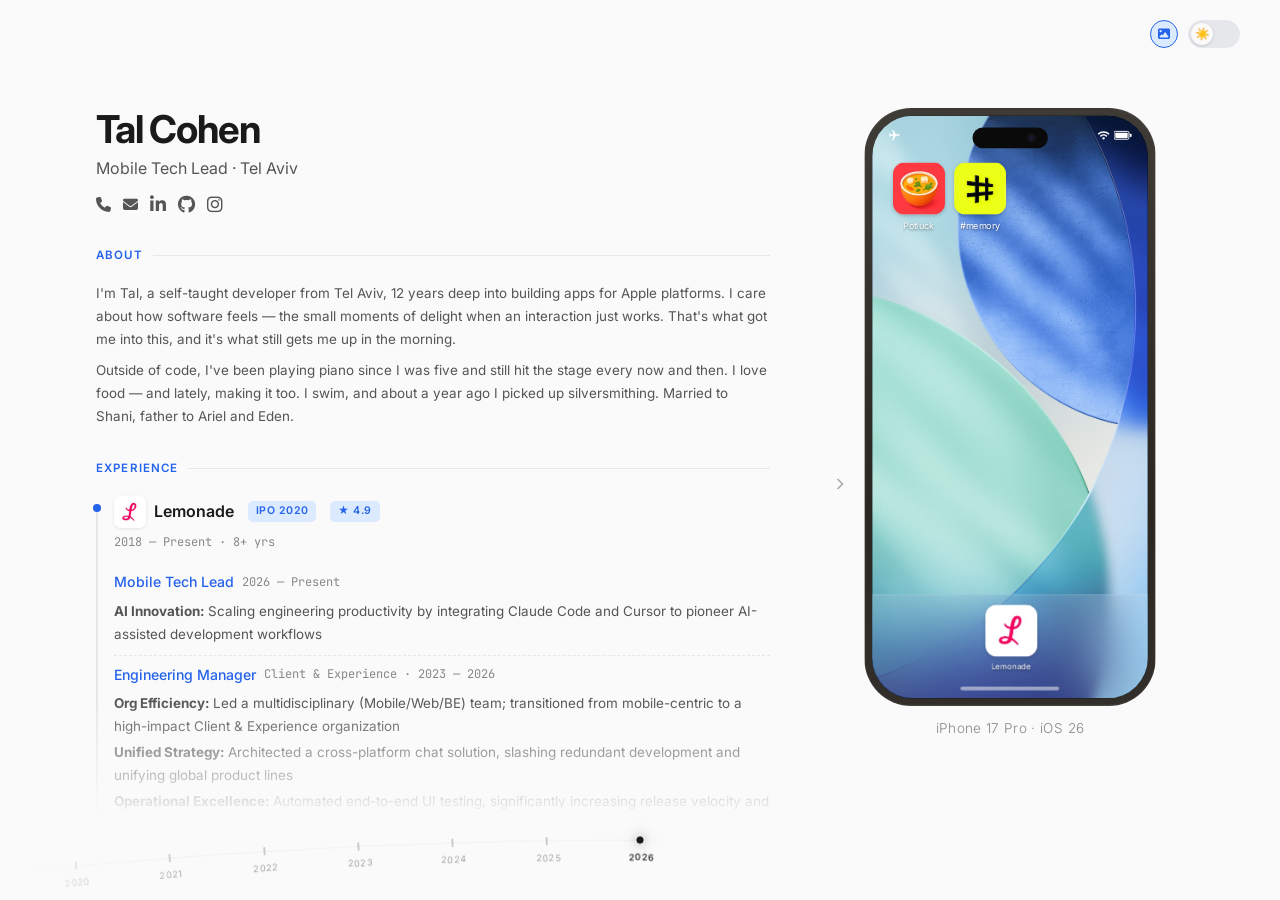
==== commit 6b2679a8: "Polish cv-final: Font Awesome icons, hero section, Nexty project, music/military experience - Replac" ====
--- a/cv-final.html
+++ b/cv-final.html
@@ -1,3 +1,19 @@
+<!--
+  ╔══════════════════════════════════════════════════════════╗
+  ║                                                          ║
+  ║   Hey, you're looking at the source — nice.              ║
+  ║                                                          ║
+  ║   Tal Cohen                                              ║
+  ║   Mobile Tech Lead · Tel Aviv                            ║
+  ║                                                          ║
+  ║   talthent@gmail.com                                     ║
+  ║   +972 52 572 3333                                       ║
+  ║   linkedin.com/in/tal-cohen-ios                          ║
+  ║   github.com/talthent                                    ║
+  ║   instagram.com/talthent                                 ║
+  ║                                                          ║
+  ╚══════════════════════════════════════════════════════════╝
+-->
 <!DOCTYPE html>
 <html lang="en" data-theme="light" style="color-scheme: light dark">
 <head>
@@ -7,6 +23,7 @@
   <meta name="description" content="Tal Cohen — Mobile Tech Lead at Lemonade. 12+ years of iOS development through every iPhone generation.">
   <meta name="theme-color" content="#ffffff" id="themeColorMeta">
   <link rel="icon" href="data:image/svg+xml,<svg xmlns='http://www.w3.org/2000/svg' viewBox='0 0 100 100'><text y='.9em' font-size='90'>📱</text></svg>">
+  <link rel="stylesheet" href="https://cdnjs.cloudflare.com/ajax/libs/font-awesome/6.5.1/css/all.min.css">
   <link rel="preconnect" href="https://fonts.googleapis.com">
   <link rel="preconnect" href="https://fonts.gstatic.com" crossorigin>
   <link href="https://fonts.googleapis.com/css2?family=Inter:wght@400;500;600;700&family=JetBrains+Mono:wght@400;500&display=swap" rel="stylesheet">
@@ -76,8 +93,10 @@
       display: flex; flex-wrap: wrap; gap: 12px; margin-left: 16px;
       font-size: 0.78rem; color: var(--muted); align-items: baseline;
     }
-    .contact a { color: var(--dim); text-decoration: none; transition: color var(--t); }
-    .contact a:hover { color: var(--accent); }
+    .contact a, .hero-contact a { color: var(--dim); text-decoration: none; transition: color var(--t); display: inline-flex; align-items: center; }
+    .contact a:hover, .hero-contact a:hover { color: var(--accent); }
+    .contact a i { font-size: 14px; }
+    .contact a .fa-solid { font-size: 12px; }
     .contact .sep { color: var(--border); }
 
     .actions { display: flex; align-items: center; gap: 10px; }
@@ -167,8 +186,8 @@
       display: flex; flex-wrap: wrap; gap: 12px; margin-top: 14px;
       font-size: 0.82rem; color: var(--muted);
     }
-    .hero-contact a { color: var(--dim); text-decoration: none; transition: color var(--t); }
-    .hero-contact a:hover { color: var(--accent); }
+    .hero-contact a i { font-size: 18px; }
+    .hero-contact a .fa-solid { font-size: 15px; }
     .hero-contact .sep { color: var(--border); }
 
     /* CV content */
@@ -355,15 +374,16 @@
       <div class="header-info" id="headerInfo">
         <h1>Tal Cohen</h1>
         <div class="contact">
-          <a href="tel:+972525723333">+972 52 572 3333</a><span class="sep">·</span>
-          <a href="mailto:talthent@gmail.com">talthent@gmail.com</a><span class="sep">·</span>
-          <a href="https://www.linkedin.com/in/tal-cohen-ios/" target="_blank" rel="noopener">LinkedIn</a><span class="sep">·</span>
-          <a href="https://github.com/talthent" target="_blank" rel="noopener">GitHub</a>
+          <a href="tel:+972525723333" aria-label="Phone"><i class="fa-solid fa-phone"></i></a>
+          <a href="mailto:talthent@gmail.com" aria-label="Email"><i class="fa-solid fa-envelope"></i></a>
+          <a href="https://www.linkedin.com/in/tal-cohen-ios/" target="_blank" rel="noopener" aria-label="LinkedIn"><i class="fa-brands fa-linkedin-in"></i></a>
+          <a href="https://github.com/talthent" target="_blank" rel="noopener" aria-label="GitHub"><i class="fa-brands fa-github"></i></a>
+          <a href="https://www.instagram.com/talthent" target="_blank" rel="noopener" aria-label="Instagram"><i class="fa-brands fa-instagram"></i></a>
         </div>
       </div>
       <div class="actions">
 <button class="btn-round" id="wpToggle" aria-label="Toggle wallpaper">
-          <svg width="13" height="13" viewBox="0 0 24 24" fill="none" stroke="currentColor" stroke-width="1.5"><rect x="3" y="3" width="18" height="18" rx="3"/><circle cx="8.5" cy="8.5" r="2"/><path d="M21 15l-5-5L5 21"/></svg>
+          <i class="fa-solid fa-image" style="font-size:12px"></i>
         </button>
         <button class="theme-toggle" id="themeToggle" aria-label="Toggle theme">
           <span class="knob"></span>
@@ -377,10 +397,11 @@
           <h2 class="hero-name">Tal Cohen</h2>
           <p class="hero-title">Mobile Tech Lead · Tel Aviv</p>
           <div class="hero-contact">
-            <a href="tel:+972525723333">+972 52 572 3333</a><span class="sep">·</span>
-            <a href="mailto:talthent@gmail.com">talthent@gmail.com</a><span class="sep">·</span>
-            <a href="https://www.linkedin.com/in/tal-cohen-ios/" target="_blank" rel="noopener">LinkedIn</a><span class="sep">·</span>
-            <a href="https://github.com/talthent" target="_blank" rel="noopener">GitHub</a>
+            <a href="tel:+972525723333" aria-label="Phone"><i class="fa-solid fa-phone"></i></a>
+            <a href="mailto:talthent@gmail.com" aria-label="Email"><i class="fa-solid fa-envelope"></i></a>
+            <a href="https://www.linkedin.com/in/tal-cohen-ios/" target="_blank" rel="noopener" aria-label="LinkedIn"><i class="fa-brands fa-linkedin-in"></i></a>
+            <a href="https://github.com/talthent" target="_blank" rel="noopener" aria-label="GitHub"><i class="fa-brands fa-github"></i></a>
+            <a href="https://www.instagram.com/talthent" target="_blank" rel="noopener" aria-label="Instagram"><i class="fa-brands fa-instagram"></i></a>
           </div>
         </div>
 
@@ -473,13 +494,19 @@
             <div class="row" style="margin-bottom:4px"><img src="assets/memory.png" alt="#memory" class="icon-32"><h3>#memory</h3></div>
             <div class="sub">2024 — Present</div>
             <p>Helped build a brain extension note-taking app for macOS and iOS. Built the macOS app and performed code review for the iOS app.</p>
-            <div class="tags"><span class="tag">macOS</span><span class="tag">iOS</span><span class="tag">Cocoa</span></div>
+            <div class="tags"><span class="tag">macOS</span><span class="tag">iOS</span></div>
+          </div>
+          <div class="card" style="margin-bottom:12px">
+            <div class="row" style="margin-bottom:4px"><h3>Nexty</h3></div>
+            <div class="sub">2025 — Present</div>
+            <p>A visual daily schedule app for Apple TV, built for my son who has ASD. Turns the living room TV into a calm, glanceable schedule — showing what's happening now, what's next, and the rest of the day. Includes a web dashboard for remote editing, weekly templates, and bilingual support.</p>
+            <div class="tags"><span class="tag">tvOS</span><span class="tag">SwiftUI</span></div>
           </div>
           <div class="card">
             <div class="row" style="margin-bottom:4px"><img src="assets/potluck.jpg" alt="Potluck Recipes" class="icon-32"><h3>Potluck Recipes</h3><span class="badge">&#9733; 4.8</span></div>
             <div class="sub">Oct 2019 — Present</div>
             <p>Co-founded with my wife — a cookbook app to keep and share favorite family recipes. Started as a React Native project, migrated to native Swift, and later completely rewritten in VueJS + Ionic for full cross-platform support.</p>
-            <div class="tags"><span class="tag">VueJS</span><span class="tag">Ionic</span><span class="tag">Swift</span><span class="tag">React Native</span><span class="tag">Cross-Platform</span></div>
+            <div class="tags"><span class="tag">VueJS</span><span class="tag">Ionic</span><span class="tag">React Native</span></div>
           </div>
         </section>
       </div>
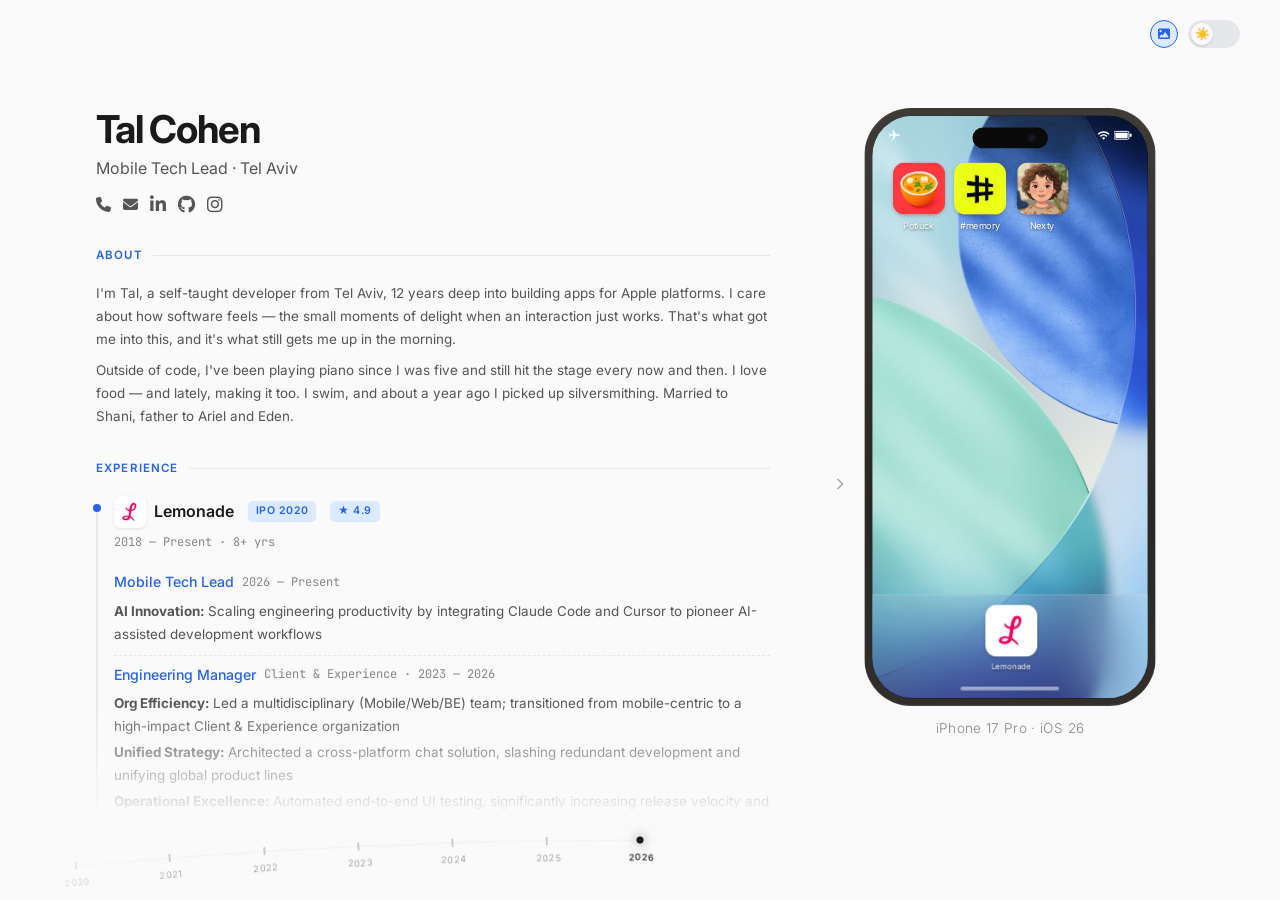
==== commit 9cc5f567: "Add Nexty icon, reorder side projects, add Nexty to 2026 device Co-Authored-By: Claude Opus 4.6 (1M " ====
--- a/cv-final.html
+++ b/cv-final.html
@@ -491,16 +491,16 @@
         <section class="section">
           <h2>Side Projects</h2>
           <div class="card" style="margin-bottom:12px">
+            <div class="row" style="margin-bottom:4px"><img src="assets/nexty.jpeg" alt="Nexty" class="icon-32"><h3>Nexty</h3></div>
+            <div class="sub">2026 — Present</div>
+            <p>A visual daily schedule app for Apple TV, built for my son who has ASD. Turns the living room TV into a calm, glanceable schedule — showing what's happening now, what's next, and the rest of the day. Includes a web dashboard for remote editing, weekly templates, and bilingual support.</p>
+            <div class="tags"><span class="tag">tvOS</span><span class="tag">SwiftUI</span></div>
+          </div>
+          <div class="card" style="margin-bottom:12px">
             <div class="row" style="margin-bottom:4px"><img src="assets/memory.png" alt="#memory" class="icon-32"><h3>#memory</h3></div>
             <div class="sub">2024 — Present</div>
             <p>Helped build a brain extension note-taking app for macOS and iOS. Built the macOS app and performed code review for the iOS app.</p>
             <div class="tags"><span class="tag">macOS</span><span class="tag">iOS</span></div>
-          </div>
-          <div class="card" style="margin-bottom:12px">
-            <div class="row" style="margin-bottom:4px"><h3>Nexty</h3></div>
-            <div class="sub">2025 — Present</div>
-            <p>A visual daily schedule app for Apple TV, built for my son who has ASD. Turns the living room TV into a calm, glanceable schedule — showing what's happening now, what's next, and the rest of the day. Includes a web dashboard for remote editing, weekly templates, and bilingual support.</p>
-            <div class="tags"><span class="tag">tvOS</span><span class="tag">SwiftUI</span></div>
           </div>
           <div class="card">
             <div class="row" style="margin-bottom:4px"><img src="assets/potluck.jpg" alt="Potluck Recipes" class="icon-32"><h3>Potluck Recipes</h3><span class="badge">&#9733; 4.8</span></div>
@@ -538,7 +538,7 @@
     { year: 2023, device: { model: 'iPhone 15 Pro', era: 'island', ios: 17, material: 'titanium' }, apps: [{ name: 'Lemonade', icon: 'assets/lemonade.jpg', dock: true }, { name: 'Potluck', icon: 'assets/potluck.jpg' }], wallpaper: 'assets/wallpapers/ios17.jpg' },
     { year: 2024, device: { model: 'iPhone 16 Pro', era: 'island', ios: 18, material: 'titanium' }, apps: [{ name: 'Lemonade', icon: 'assets/lemonade.jpg', dock: true }, { name: 'Potluck', icon: 'assets/potluck.jpg' }, { name: '#memory', icon: 'assets/memory.png' }], wallpaper: 'assets/wallpapers/ios18.png' },
     { year: 2025, device: { model: 'iPhone 17 Pro', era: 'island', ios: 26, material: 'titanium' }, apps: [{ name: 'Lemonade', icon: 'assets/lemonade.jpg', dock: true }, { name: 'Potluck', icon: 'assets/potluck.jpg' }, { name: '#memory', icon: 'assets/memory.png' }], wallpaper: 'assets/wallpapers/ios26.jpg' },
-    { year: 2026, device: { model: 'iPhone 17 Pro', era: 'island', ios: 26, material: 'titanium' }, apps: [{ name: 'Lemonade', icon: 'assets/lemonade.jpg', dock: true }, { name: 'Potluck', icon: 'assets/potluck.jpg' }, { name: '#memory', icon: 'assets/memory.png' }], wallpaper: 'assets/wallpapers/ios26.jpg' }
+    { year: 2026, device: { model: 'iPhone 17 Pro', era: 'island', ios: 26, material: 'titanium' }, apps: [{ name: 'Lemonade', icon: 'assets/lemonade.jpg', dock: true }, { name: 'Potluck', icon: 'assets/potluck.jpg' }, { name: '#memory', icon: 'assets/memory.png' }, { name: 'Nexty', icon: 'assets/nexty.jpeg' }], wallpaper: 'assets/wallpapers/ios26.jpg' }
   ];
 
   const ABOUT_DATA = {
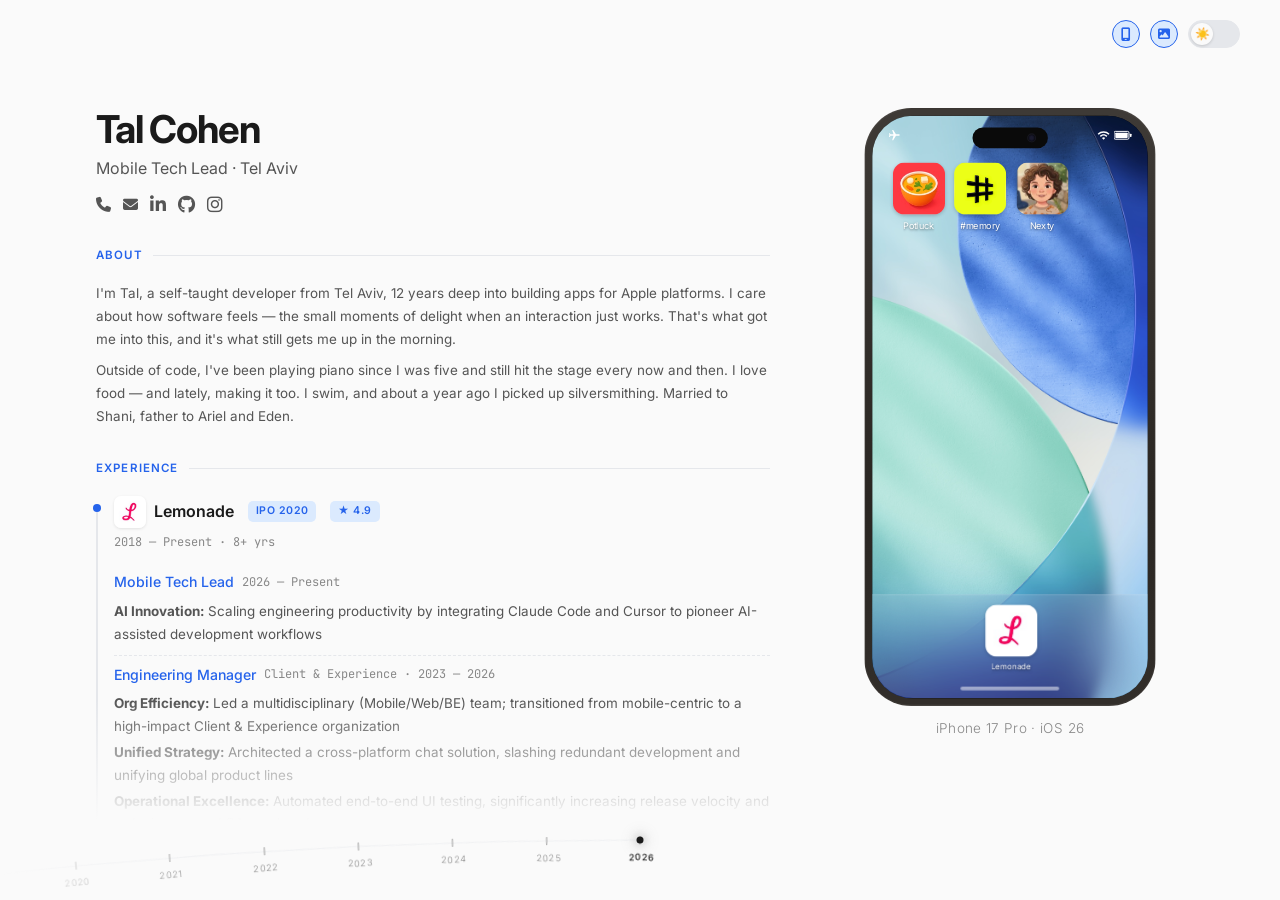
==== commit caf45718: "Simplify cv-final: remove about overlay, add device toggle to header - Replaced collapse chevron wit" ====
--- a/cv-final.html
+++ b/cv-final.html
@@ -41,14 +41,14 @@
       --bg: #fafafa; --card: #fff; --text: #1a1a1a; --dim: #555; --muted: #888;
       --accent: #2563eb; --accent-soft: #dbeafe; --border: #e5e7eb;
       --tag-bg: #f0f4ff; --tag-text: #2563eb;
-      --shadow: 0 1px 3px rgba(0,0,0,0.06); --overlay: rgba(250,250,250,0.72);
+      --shadow: 0 1px 3px rgba(0,0,0,0.06);
     }
 
     [data-theme="dark"] {
       --bg: #0f0f0f; --card: #1a1a1a; --text: #e5e5e5; --dim: #a3a3a3; --muted: #666;
       --accent: #60a5fa; --accent-soft: #1e3a5f; --border: #2a2a2a;
       --tag-bg: #1e293b; --tag-text: #93c5fd;
-      --shadow: 0 1px 3px rgba(0,0,0,0.3); --overlay: rgba(15,15,15,0.72);
+      --shadow: 0 1px 3px rgba(0,0,0,0.3);
     }
 
     html, body { height: 100%; background: var(--bg); }
@@ -151,26 +151,13 @@
     }
     .cv::-webkit-scrollbar { display: none; }
 
-    /* Device collapse */
-    .btn-collapse {
-      width: 20px; height: 40px; border: none; border-radius: 6px;
-      background: transparent; color: var(--muted); cursor: pointer;
-      display: flex; align-items: center; justify-content: center;
-      flex-shrink: 0; align-self: center; margin-right: -80px;
-      z-index: 6; transition: color var(--t);
-      opacity: 0.7;
-    }
-    .btn-collapse:hover { color: var(--text); opacity: 1; }
-    .btn-collapse svg { transition: transform 0.3s; }
-    .collapsed .btn-collapse svg { transform: rotate(180deg); }
-
-    .device-panel {
+.device-panel {
       width: 360px; flex-shrink: 0;
       display: flex; align-items: center; justify-content: center;
       overflow: visible; z-index: 5; padding: 20px 0 140px;
-      transition: width 0.5s var(--spring), opacity 0.4s;
-    }
-    .collapsed .device-panel { width: 0; opacity: 0; pointer-events: none; overflow: hidden; }
+      transition: opacity 0.4s, width 0.6s var(--spring);
+    }
+    .collapsed .device-panel { opacity: 0; pointer-events: none; width: 0; }
 
     /* Hero */
     .hero {
@@ -263,7 +250,7 @@
     }
 
     /* Device */
-    .device { position: relative; flex-shrink: 0; cursor: pointer; transform-origin: center; }
+    .device { position: relative; flex-shrink: 0; cursor: default; transform-origin: center; }
     .device__frame { position: relative; overflow: hidden; width: var(--frame-w); height: var(--frame-h); border-radius: var(--frame-r); transition: width 0.7s var(--spring), height 0.7s var(--spring), border-radius 0.5s var(--spring), background 0.4s, border-color 0.4s; }
     .device__screen { position: absolute; overflow: hidden; display: flex; flex-direction: column; z-index: 1; top: var(--screen-top); left: var(--screen-side); right: var(--screen-side); bottom: var(--screen-bottom); border-radius: var(--screen-r); background: #000; transition: top 0.7s var(--spring), left 0.7s var(--spring), right 0.7s var(--spring), bottom 0.7s var(--spring), border-radius 0.5s var(--spring); }
     .device__wp { position: absolute; inset: 0; background-size: cover; background-position: center; transition: opacity 0.5s; }
@@ -325,42 +312,14 @@
     .tl-dot { position: absolute; z-index: 10; border-radius: 50%; width: 7px; height: 7px; transform: translate(-50%,-50%); background: var(--text); box-shadow: 0 0 6px 2px rgba(128,128,128,0.2), 0 0 14px 4px rgba(128,128,128,0.2); cursor: grab; transition: background var(--t); }
     .tl-dot:active { cursor: grabbing; }
 
-    /* About overlay */
-    .about-overlay {
-      position: fixed; inset: 0; z-index: 100;
-      background: var(--overlay); backdrop-filter: blur(40px) saturate(180%); -webkit-backdrop-filter: blur(40px) saturate(180%);
-      display: flex; align-items: center; justify-content: center;
-      opacity: 0; pointer-events: none; transition: opacity 0.4s;
-    }
-    .about-overlay.visible { opacity: 1; pointer-events: all; }
-    .about-overlay .content { max-width: 520px; width: 90%; max-height: 80vh; overflow-y: auto; padding: 48px; }
-    .about-overlay .close {
-      position: absolute; top: 28px; right: 28px; width: 32px; height: 32px; border-radius: 50%;
-      border: 1px solid var(--border); background: transparent; color: var(--dim); font-size: 1rem;
-      cursor: pointer; display: flex; align-items: center; justify-content: center;
-      transition: border-color var(--t), color var(--t);
-    }
-    .about-overlay .close:hover { border-color: var(--dim); color: var(--text); }
-    .about-overlay section { margin-bottom: 32px; }
-    .about-overlay h3 { font-size: 0.65rem; font-weight: 500; text-transform: uppercase; letter-spacing: 0.12em; color: var(--muted); margin-bottom: 16px; }
-    .about-overlay .bio { font-size: 0.9rem; color: var(--dim); line-height: 1.7; font-weight: 300; }
-    .about-overlay .bio p + p { margin-top: 12px; }
-    .about-overlay .skill-cat { margin-bottom: 12px; }
-    .about-overlay .skill-label { font-size: 0.72rem; font-weight: 500; color: var(--muted); margin-bottom: 6px; }
-    .about-overlay .interests { list-style: none; }
-    .about-overlay .interests li { font-size: 0.88rem; color: var(--dim); font-weight: 300; padding: 4px 0; display: flex; align-items: center; gap: 8px; }
-    .about-overlay .contact-info a { color: var(--text); text-decoration: none; font-size: 0.88rem; font-weight: 400; transition: color var(--t); }
-    .about-overlay .contact-info a:hover { color: var(--dim); }
-    .about-overlay .contact-info p { font-size: 0.88rem; color: var(--dim); font-weight: 300; margin-bottom: 4px; }
-
-    /* Print & responsive */
+/* Print & responsive */
     @media print {
-      .actions, .about-overlay, .device-panel, .timeline, .footer, .btn-collapse { display: none; }
+      .actions, .device-panel, .timeline, .footer { display: none; }
       body { background: #fff; color: #000; overflow: visible; height: auto; }
       .app { height: auto; overflow: visible; }
       .stage, .cv { overflow: visible; }
     }
-    @media (max-width: 900px) { .device-panel, .btn-collapse { display: none; } header > div:first-child { flex-direction: column; gap: 4px; } }
+    @media (max-width: 900px) { .device-panel { display: none; } header > div:first-child { flex-direction: column; gap: 4px; } }
     @media (max-width: 600px) { .app { padding: 0 16px; } .cv { width: 100%; } .contact { font-size: 0.7rem; gap: 8px; } .timeline { height: 56px; } }
 
     button, a, .timeline, .device { touch-action: manipulation; }
@@ -382,6 +341,9 @@
         </div>
       </div>
       <div class="actions">
+        <button class="btn-round active" id="deviceToggle" aria-label="Toggle device">
+          <i class="fa-solid fa-mobile-screen" style="font-size:13px"></i>
+        </button>
 <button class="btn-round" id="wpToggle" aria-label="Toggle wallpaper">
           <i class="fa-solid fa-image" style="font-size:12px"></i>
         </button>
@@ -511,17 +473,9 @@
         </section>
       </div>
 
-      <button class="btn-collapse" id="collapseBtn" aria-label="Toggle device">
-        <svg width="20" height="20" viewBox="0 0 24 24" fill="none" stroke="currentColor" stroke-width="2"><path d="M9 18l6-6-6-6"/></svg>
-      </button>
       <div class="device-panel" id="devicePanel"></div>
       <div class="timeline" id="timeline"></div>
     </div>
-  </div>
-
-  <div class="about-overlay" id="aboutOverlay" role="dialog" aria-modal="true" aria-hidden="true">
-    <button class="close" id="aboutClose" aria-label="Close">&times;</button>
-    <div class="content" id="aboutContent"></div>
   </div>
 
   <script>
@@ -540,25 +494,6 @@
     { year: 2025, device: { model: 'iPhone 17 Pro', era: 'island', ios: 26, material: 'titanium' }, apps: [{ name: 'Lemonade', icon: 'assets/lemonade.jpg', dock: true }, { name: 'Potluck', icon: 'assets/potluck.jpg' }, { name: '#memory', icon: 'assets/memory.png' }], wallpaper: 'assets/wallpapers/ios26.jpg' },
     { year: 2026, device: { model: 'iPhone 17 Pro', era: 'island', ios: 26, material: 'titanium' }, apps: [{ name: 'Lemonade', icon: 'assets/lemonade.jpg', dock: true }, { name: 'Potluck', icon: 'assets/potluck.jpg' }, { name: '#memory', icon: 'assets/memory.png' }, { name: 'Nexty', icon: 'assets/nexty.jpeg' }], wallpaper: 'assets/wallpapers/ios26.jpg' }
   ];
-
-  const ABOUT_DATA = {
-    intro: 'I\'m Tal, a self-taught developer from Tel Aviv, 12 years deep into building apps for Apple platforms. I care about how software feels \u2014 the small moments of delight when an interaction just works. That\'s what got me into this, and it\'s what still gets me up in the morning.',
-    personal: 'Outside of code, I\'ve been playing piano since I was five, served as a military band commander, and still hit the stage every now and then. I love food \u2014 and lately, making it too. I swim, and about a year ago I picked up silversmithing. Married to Shani, father to Ariel and Eden.',
-    skills: {
-      'Frameworks & Architecture': ['SwiftUI', 'TCA', 'Combine', 'UIKit', 'Swift Concurrency', 'SPM Modular Arch', 'Ionic Capacitor'],
-      'Testing': ['XCTest', 'Snapshot Testing', 'UI Testing', 'OCR-based WebView Testing'],
-      'Tools & CI/CD': ['Fastlane', 'GitHub Actions', 'Xcode Cloud', 'Custom CI Scripts'],
-      'AI-Assisted Development': ['Claude Code', 'Cursor', 'MCP Integrations']
-    },
-    interests: [
-      { icon: '\u{1F3B9}', label: 'Pianist & performer' },
-      { icon: '\u{1F3CA}', label: 'Swimming' },
-      { icon: '\u{1F528}', label: 'Silversmithing' },
-      { icon: '\u{1F37D}', label: 'Foodie' },
-      { icon: '\u{1F3B5}', label: 'Military band commander' }
-    ],
-    contact: { location: 'Tel Aviv, Israel', phone: '+972 52 572 3333', email: 'talthent@gmail.com', linkedin: 'https://www.linkedin.com/in/tal-cohen-ios/', github: 'https://github.com/talthent' }
-  };
 
   const WP_GRAD = { 8:'linear-gradient(135deg,#1a2a6c,#b21f1f,#fdbb2d)', 9:'linear-gradient(135deg,#667db6,#0082c8,#667db6)', 10:'linear-gradient(135deg,#2c3e50,#3498db)', 11:'linear-gradient(135deg,#0f9b8e,#24c6dc,#514a9d)', 12:'linear-gradient(135deg,#ff6e7f,#bfe9ff)', 13:'linear-gradient(135deg,#0a0a2e,#1a1a4e,#2d1b69)', 14:'linear-gradient(135deg,#a8edea,#fed6e3)', 15:'linear-gradient(135deg,#c9d6ff,#e2e2e2)', 16:'linear-gradient(135deg,#f12711,#f5af19)', 17:'linear-gradient(135deg,#fceabb,#f8b500)', 18:'linear-gradient(135deg,#4158d0,#c850c0,#ffcc70)', 26:'linear-gradient(135deg,#a18cd1,#fbc2eb)' };
 
@@ -755,25 +690,8 @@
       Timeline.init(document.getElementById('timeline'));
 
       // About
-      const overlay = document.getElementById('aboutOverlay'), content = document.getElementById('aboutContent');
-      const closeBtn = document.getElementById('aboutClose');
-      const D = ABOUT_DATA;
-      content.innerHTML = `
-        <section><h3>About</h3><div class="bio"><p>${D.intro}</p><p>${D.personal}</p></div></section>
-        <section class="contact-info"><h3>Contact</h3><p>${D.contact.location}</p><p><a href="tel:${D.contact.phone}">${D.contact.phone}</a></p><p><a href="mailto:${D.contact.email}">${D.contact.email}</a></p><p><a href="${D.contact.linkedin}" target="_blank">LinkedIn</a> · <a href="${D.contact.github}" target="_blank">GitHub</a></p></section>
-        <section><h3>Technical Skills</h3>${Object.entries(D.skills).map(([c,s]) => `<div class="skill-cat"><div class="skill-label">${c}</div><div class="tags">${s.map(x=>`<span class="tag">${x}</span>`).join('')}</div></div>`).join('')}</section>
-        <section><h3>Personal</h3><ul class="interests">${D.interests.map(i=>`<li><span>${i.icon}</span> ${i.label}</li>`).join('')}</ul></section>`;
-
-      let lastFocus = null;
-      const open = () => { lastFocus = document.activeElement; overlay.classList.add('visible'); overlay.setAttribute('aria-hidden','false'); closeBtn.focus(); };
-      const close = () => { overlay.classList.remove('visible'); overlay.setAttribute('aria-hidden','true'); if (lastFocus) lastFocus.focus(); };
-      closeBtn.addEventListener('click', close);
-      overlay.addEventListener('click', e => { if (e.target === overlay) close(); });
-      document.addEventListener('keydown', e => { if (overlay.classList.contains('visible') && e.key === 'Escape') close(); });
-
       // Keyboard
       document.addEventListener('keydown', e => {
-        if (overlay.classList.contains('visible')) return;
         if (e.key === 'ArrowLeft') { e.preventDefault(); State.prev(); }
         else if (e.key === 'ArrowRight') { e.preventDefault(); State.next(); }
       });
@@ -790,9 +708,11 @@
         localStorage.setItem('wallpapers', on ? 'on' : 'off');
       });
 
-      // Collapse
-      document.getElementById('collapseBtn').addEventListener('click', () => {
+      // Device toggle
+      const deviceToggleBtn = document.getElementById('deviceToggle');
+      deviceToggleBtn.addEventListener('click', () => {
         document.querySelector('.stage').classList.toggle('collapsed');
+        deviceToggleBtn.classList.toggle('active');
       });
 
       // Wheel on device
